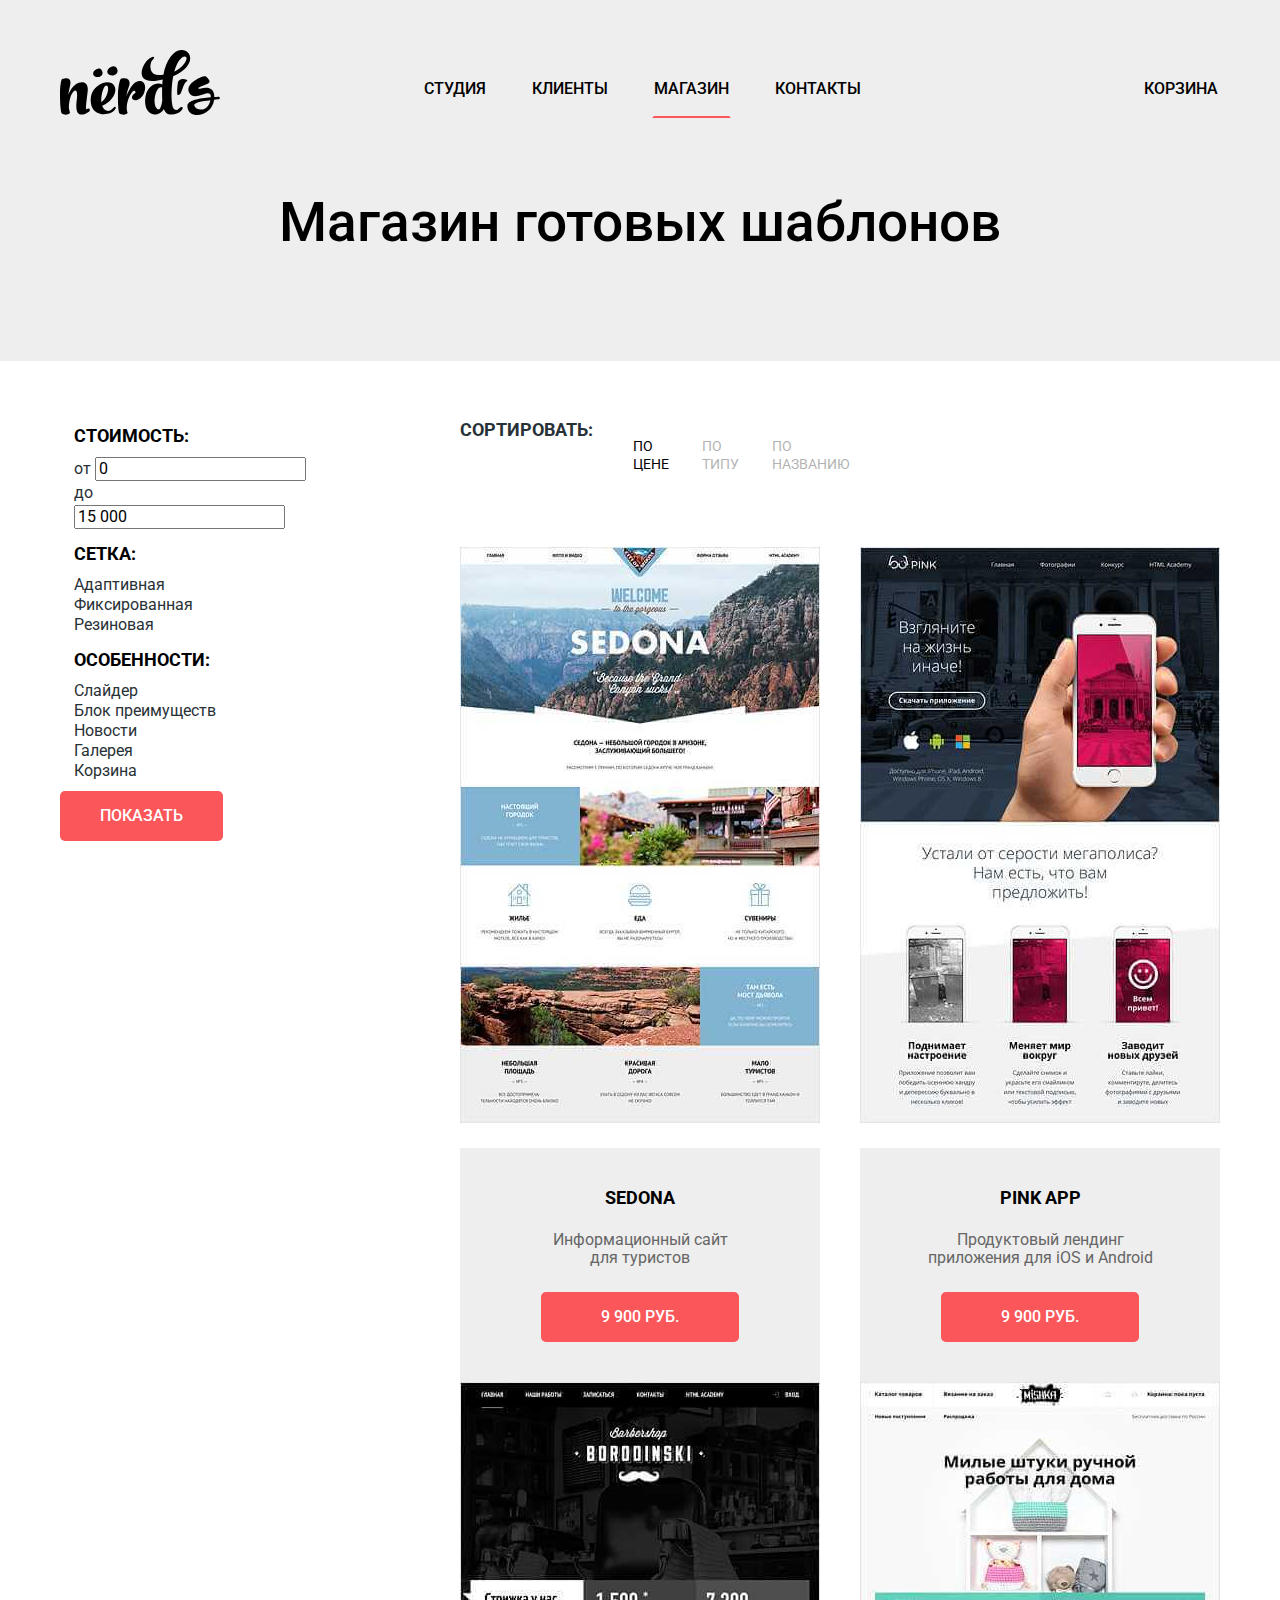
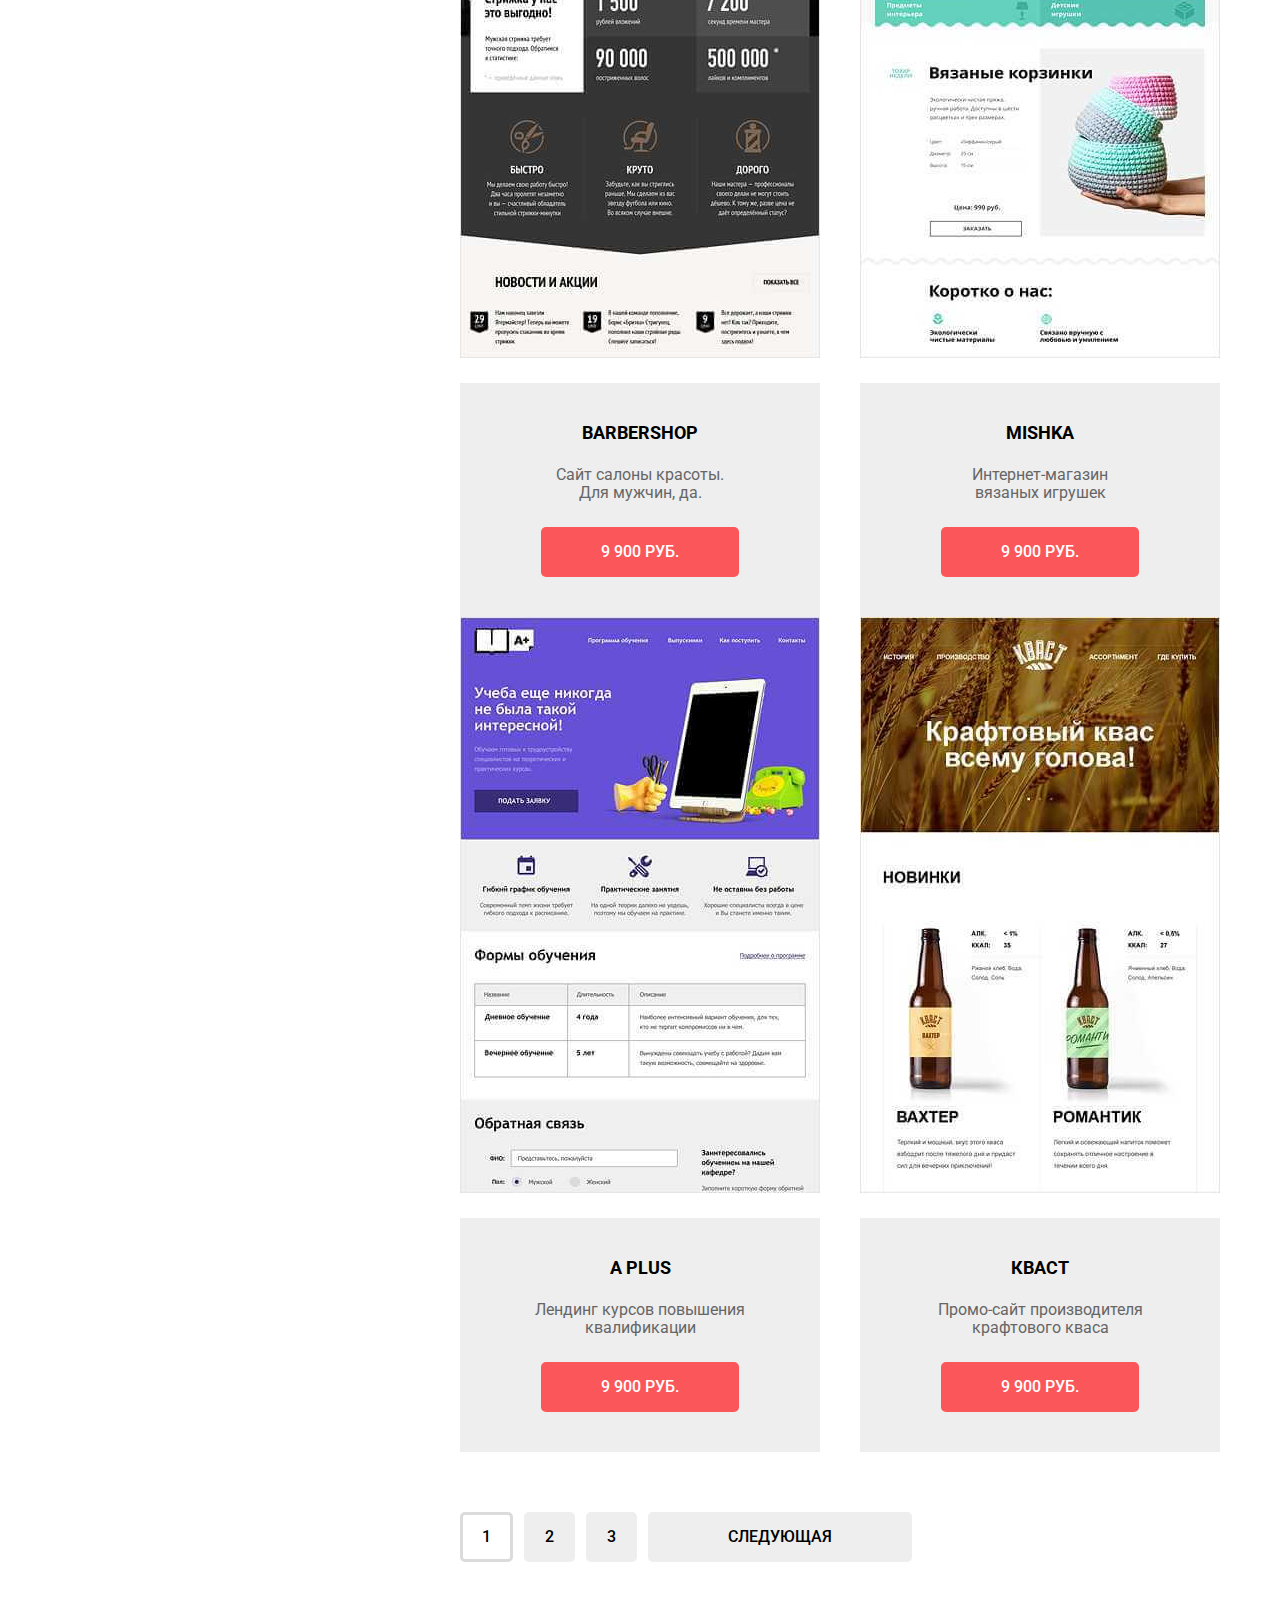
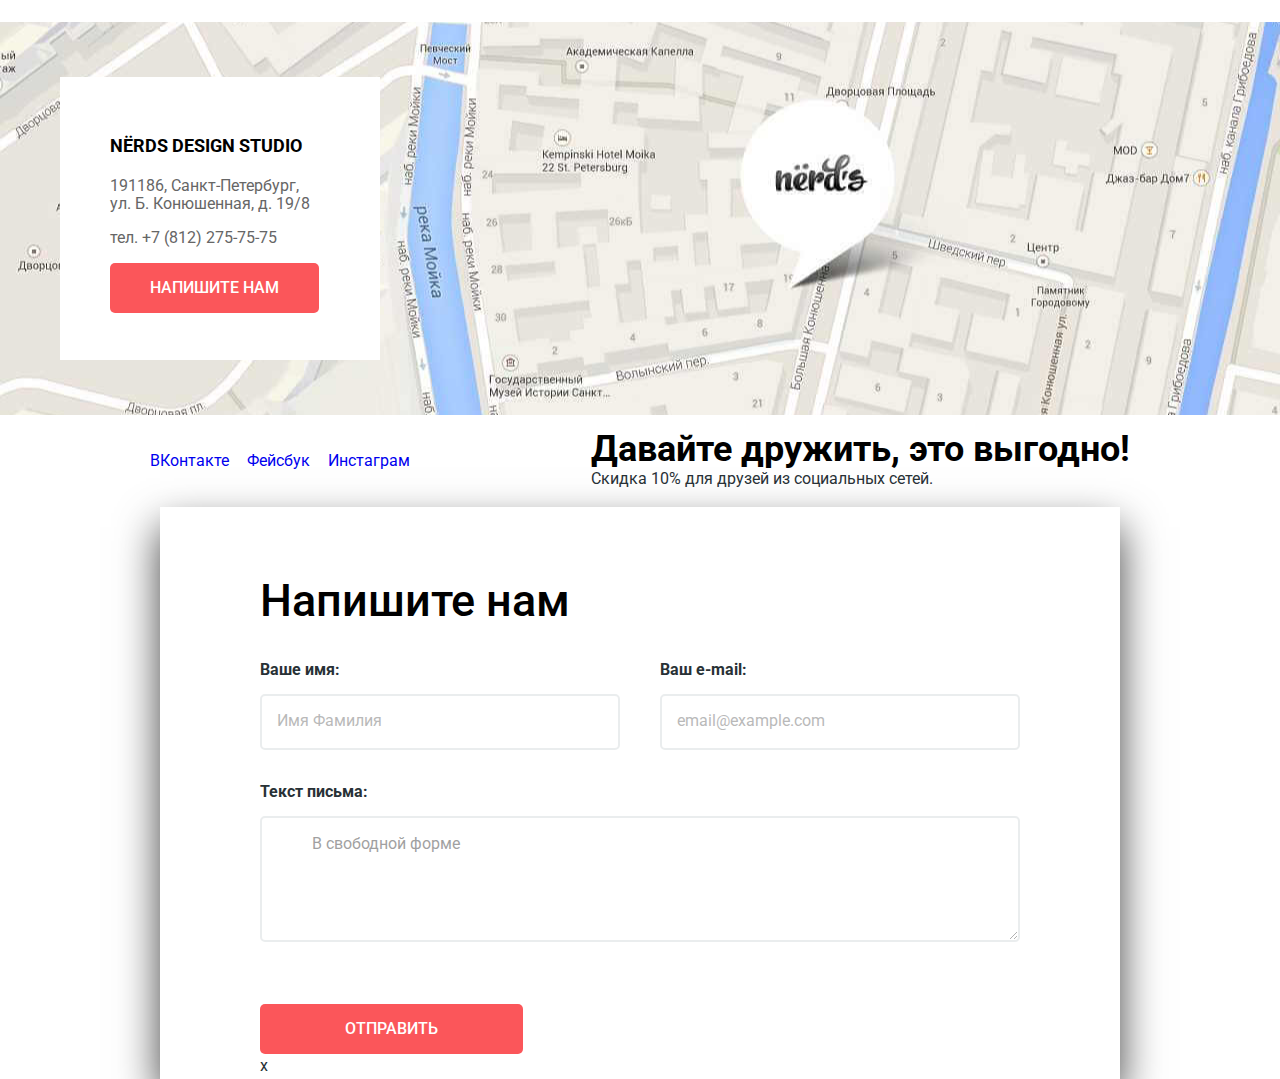
==== catalog.html @ 42669276 "-" ====
<!DOCTYPE html>
<html lang="ru">

<head>
  <meta charset="UTF-8">
  <title>Дизайн-студия NERD'S</title>
  <link href="https://fonts.googleapis.com/css?family=Roboto:400,500,700&amp;subset=cyrillic" rel="stylesheet">
  <link href="css/normalize.css" rel="stylesheet">
  <link href="css/style.css" rel="stylesheet">
</head>

<body class="catalog-page">
  <header class="main-header">
    <div class="wrapper">
      <nav class="main-nav">

        <a class="main-header-logo" href="index.html">
          <img src="img/nerds-logo.svg" width="160" height="65" alt="Логотип">
        </a>
        <ul class="main-nav-menu">
          <li class="menu-item"><a href="index.html">Студия</a></li>
          <li class="menu-item"><a href="clients.html">Клиенты</a></li>
          <li class="menu-item menu-item-active"><a href="catalog.html">Магазин</a></li>
          <li class="menu-item"><a href="contacts.html">Контакты</a></li>
          <li class="menu-item menu-item-cart"><a href="cart.html">Корзина</a></li>
        </ul>

      </nav>
      <h1>Магазин готовых шаблонов</h1>
    </div>
  </header>

  <main class="main-catalog">
    <div class="wrapper">
      <h2 class="visually-hidden">Каталог шаблонов</h2>
      <section class="filter-form">

        <form class="filter" action="https://echo.htmlacademy.ru" method="get">
          <fieldset>
            <legend><b>Стоимость:</b></legend>
            <div class="range-filter">
              <span class="toggle"></span>
              <span class="toggle"></span>
            </div>
            <label> от
              <input type="text" name="min-price" value="0">
            </label>
            <label> до
              <input type="text" name="max-price" value="15 000">
            </label>
          </fieldset>
          <fieldset>
            <legend><b>Сетка:</b></legend>
            <ul>
              <li class="filter-option">
                <label>
                  <input class="visually-hidden" type="radio" name="grid" value="adaptive" checked>
                  <span class="radio-indicator"></span>Адаптивная
                </label>
              </li>
              <li class="filter-option">
                <label>
                  <input class="visually-hidden" type="radio" name="grid" value="fixed">
                  <span class="radio-indicator"></span>Фиксированная</label>
              </li>
              <li class="filter-option">
                <label>
                  <input class="visually-hidden" type="radio" name="grid" value="fluid">
                  <span class="radio-indicator"></span>Резиновая</label>
              </li>
            </ul>
          </fieldset>
          <fieldset>
            <legend><b>Особенности:</b></legend>
            <ul>
              <li class="filter-option">
                <label>
                  <input type="checkbox" name="slider" class="visually-hidden" checked>
                  <span class="checkbox-indicator"></span> Слайдер
                </label>
              </li>
              <li class="filter-option">
                <label>
                  <input type="checkbox" name="features-block" class="visually-hidden" disabled>
                  <span class="checkbox-indicator"></span> Блок преимуществ
                </label>
              </li>
              <li class="filter-option">
                <label>
                  <input type="checkbox" name="news" class="visually-hidden" checked>
                  <span class="checkbox-indicator"></span> Новости
                </label>
              </li>
              <li class="filter-option">
                <label>
                  <input type="checkbox" name="gallery" class="visually-hidden">
                  <span class="checkbox-indicator"></span> Галерея
                </label>
              </li>
              <li>
                <label class="features">
                  <input type="checkbox" name="cart" class="visually-hidden">
                  <span class="checkbox-indicator"></span> Корзина
                </label>
              </li>
            </ul>
          </fieldset>
          <button class="button filter-button" type="submit">ПОКАЗАТЬ</button>
        </form>

      </section>

      <section class="catalog">
        <div class="catalog-filter">
          <b>Сортировать:</b>
          <ul class="catalog-filter-menu">
            <li class="filter-menu-item filter-menu-active">По цене</li>
            <li class="filter-menu"><a href="#">По типу</a></li>
            <li class="filter-menu"><a href="#">По названию</a></li>
          </ul>
          <ul class="filter-triangles">
            <li class="filter-triangle filter-triangle-down"><a href="#"><span class="visually-hidden">по убыванию</span></a></li>
            <li class="filter-triangle filter-triangle-up"><a href="#"><span class="visually-hidden">по возрастанию</span></a></li>
          </ul>
        </div>
        <div class="catalog-product">
          <article class="product-item">
            <h1 class="visually-hidden">Шаблон сайта Седона</h1>
            <div class="top">
              <span class="circle"></span>
              <span class="circle"></span>
              <span class="circle"></span>
            </div>
            <img src="img/img-sedona.jpg" width="360" height="576" alt="Макет Седона">
            <div class="product-description">
              <a><h3>Sedona</h3></a>
              <p>Информационный сайт<br> для туристов</p>
              <a class="button product-description-btn" href="#">9 900 руб.</a>
            </div>
          </article>
          <article class="product-item">
            <h1 class="visually-hidden">Шаблон приложения Пинк</h1>
            <div class="top">
              <span class="circle"></span>
              <span class="circle"></span>
              <span class="circle"></span>
            </div>
            <img src="img/img-pink.jpg" width="360" height="576" alt="Макет приложения Пинк">
            <div class="product-description">
              <a><h3>Pink App</h3></a>
              <p>Продуктовый лендинг<br> приложения для iOS и Android
              </p>
              <a class="button product-description-btn" href="#">9 900 руб.</a>
            </div>
          </article>
          <article class="product-item">
          <h1 class="visually-hidden">Макет сайта Барбершоп</h1>
            <div class="top">
              <span class="circle"></span>
              <span class="circle"></span>
              <span class="circle"></span>
            </div>
            <img src="img/img-barbershop.jpg" width="360" height="576" alt="Макет Барбершоп">
            <div class="product-description">
              <a><h3>Barbershop</h3></a>
              <p>Сайт салоны красоты.<br>Для мужчин, да.</p>
              <a class="button product-description-btn" href="#">9 900 руб.</a>
            </div>
          </article>
          <article class="product-item">
            <h1 class="visually-hidden">Макет сайта Мишка</h1>
            <div class="top">
              <span class="circle"></span>
              <span class="circle"></span>
              <span class="circle"></span>
            </div>
            <img src="img/img-mishka.jpg" width="360" height="576" alt="Макет интернет-магазина Мишка">
            <div class="product-description">
              <a><h3>MISHKA</h3></a>
              <p>Интернет-магазин<br> вязаных игрушек</p>
              <a class="button product-description-btn" href="#">9 900 руб.</a>
            </div>
          </article>
          <article class="product-item">
            <div class="top">
              <span class="circle"></span>
              <span class="circle"></span>
              <span class="circle"></span>
            </div>
            <img src="img/img-aplus.jpg" width="360" height="576" alt="Макет А Плюс">
            <div class="product-description">
              <a href="#"><h3>A Plus</h3></a>
              <p>Лендинг курсов повышения<br> квалификации</p>
              <a class="button product-description-btn" href="#">9 900 руб.</a>
            </div>
          </article>
          <article class="product-item">
            <h1 class="visually-hidden">Макет сайта Кваст</h1>
            <div class="top">
              <span class="circle"></span>
              <span class="circle"></span>
              <span class="circle"></span>
            </div>
            <img src="img/img-kvast.jpg" width="360" height="576" alt="Макет Кваст">
            <div class="product-description">
              <a href="#"><h3>КВАСТ</h3></a>
              <p>Промо-сайт производителя<br> крафтового кваса</p>
              <a class="button product-description-btn" href="#">9 900 руб.</a>
            </div>
          </article>
        </div>
        <ul class="pagination-list">
          <li class="pagination-item pagination-item-active"><a href="#">1</a></li>
          <li class="pagination-item"><a href="#">2</a></li>
          <li class="pagination-item"><a href="#">3</a></li>
          <li class="pagination-item pagination-button"><a href="#">следующая</a></li>
        </ul>
      </section>
    </div>

  </main>

  <section class="map">
    <div class="wrapper">
      <h2 class="visually-hidden">Наши контакты и адрес на карте</h2>
      <div class="map-contacts">
        <h3>NЁRDS DESIGN STUDIO</h3>
        <p>191186, Санкт-Петербург,<br> ул. Б. Конюшенная, д. 19/8</p>
        <p>тел. +7 (812) 275-75-75</p>
        <a class="button" href="#">Напишите нам</a>
      </div>
    </div>
  </section>

  <footer class="main-footer">
    <div class="wrapper">
      <ul class="footer-social">
        <li> <a class="social-icon vk-icon" href="#">ВКонтакте</a> </li>
        <li> <a class="social-icon fb-icon" href="#">Фейсбук</a> </li>
        <li> <a class="social-icon insta-icon" href="#">Инстаграм</a> </li>
      </ul>
      <p class="footer-promo">
        <b>Давайте дружить, это выгодно!</b>
        <span>Скидка 10% для друзей из социальных сетей.</span>
      </p>
    </div>
  </footer>

  <section class="modal">
    <div class="wrapper">
      <h2>Напишите нам</h2>
      <form class="modal-form" action="https://echo.htmlacademy.ru" method="post">
        <p>
          <label for="form-name">Ваше имя:</label>
          <input id="form-name" type="text" name="name" placeholder="Имя Фамилия">
        </p>
        <p>
          <label for="form-email">Ваш e-mail:</label>
          <input id="form-email" type="email" name="email" placeholder="email@example.com">
        </p>
        <p>
          <label for="form-message">Текст письма:</label>
          <textarea id="form-message" name="message">
            В свободной форме
          </textarea>
        </p>
        <button class="button modal-btn" type="submit">ОТПРАВИТЬ</button>
      </form>
      <span class="modal-close">x</span>
    </div>
  </section>

</body>

</html>
---- css/style.css ----
body {
  margin: 0;
  padding: 0;

  font-family: "Roboto", Arial, sans-serif;
  font-size: 16px;
  line-height: 24px;
  font-weight: 400;
  color: #283136;

  background-color: #ffffff;
}

a {
  text-decoration: none;
}


html {
  box-sizing: border-box;
}

*,
*::before,
*::after {
  box-sizing: inherit;
}

.visually-hidden:not(:focus):not(:active),
input[type="checkbox"].visually-hidden,
input[type="radio"].visually-hidden {
  position: absolute;

  width: 1px;
  height: 1px;
  margin: -1px;
  border: 0;
  padding: 0;

  white-space: nowrap;

  clip-path: inset(100%);
  clip: rect(0 0 0 0);
  overflow: hidden;
}

.button {
  font: inherit;

  display: inline-block;
  padding: 16px 40px;
  font-weight: 500;
  line-height: 18px;
  text-align: center;
  vertical-align: middle;
  text-transform: uppercase;
  color: #ffffff;

  border: none;
  border-radius: 5px;
  background-color: #fb565a;
}

.main-nav-menu,
.sliders,
.slider-switches,
.descripion-services,
.percent-ratio,
.links-list,
.footer-social {
  margin: 0;
  padding: 0;
  list-style: none;
}

.main-header-logo:hover {
  opacity: 0.8;
}

.main-header-logo:focus,
.main-header-logo:active {
  opacity: 0.3;
}

.main-nav-menu a:hover {
  color: rgb(251, 86, 90);
}

.main-nav-menu a:focus,
.main-nav-menu a:active {
  color: rgba(0, 0, 0, 0.3);
}

.main-header {
  background-color: #eeeeee;
  margin-bottom: 78px;
}

.main-header .wrapper {
  width: 1160px;
  margin: 0 auto;
}

.main-nav {
  display: flex;
  align-items: center;
  padding-top: 50px;
}

.main-header-logo {
  margin-right: 202px;
}

.main-nav-menu {
  display: flex;
  flex-wrap: wrap;
  align-items: center;
  width: 800px;
  margin-top: 17px;
}

.main-nav-menu li {
  margin-right: 42px;
}

.main-nav-menu .menu-item-cart {
  margin-left: auto;
  margin-right: 0;
  padding-left: 40px;
}

.menu-item a {
  display: block;
  padding-bottom: 12px;
  font-weight: 500;
  line-height: 30px;
  text-decoration: none;
  text-transform: uppercase;
  vertical-align: bottom;
  text-align: center;
  border: 2px solid transparent;
  color: #000000;
}

.menu-item-active a {
  border-bottom-color: #fb565a;
}

.main-header b {
  display: block;
  padding-top: 73px;
  padding-bottom: 25px;
  font-size: 55px;
  font-weight: 500;
  line-height: 55px;
  color: #000000;
}

.slide-1 {
  background-image: url(/img/slide1.png);
  background-repeat: no-repeat;
  background-position: 430px 10px;
  padding-bottom: 80px;
}

.slide-2 {
  background-image: url(/img/slide2.png);
  background-repeat: no-repeat;
  background-position: right 0;
  padding-bottom: 80px;
}

.slide-3 {
  background-image: url(/img/slide3.png);
  background-repeat: no-repeat;
  background-position: right 10px;
  padding-bottom: 80px;
}

.header-slider .slider-info, {
  padding-top: 70px;
}

.header-info-btn {
  padding-left: 55px;
  padding-right: 55px;
}

.header-info-btn:hover {
  background-color: #e74246;
}
.header-info-btn:focus,
.header-info-btn:active {
  opacity: 0.3;
  box-shadow: inset 0 3px 0 rgba(0, 1, 1, 0.1);
  background-color: #d7373b;
}

.slider-info p {
  margin: 0;
  padding: 0;
  padding-bottom: 40px;
}

.services .wrapper {
  width: 1160px;
  margin: 0 auto;
  display: flex;
  padding-bottom: 80px;
}

.services-item {
  width: 300px;
  margin-right: 100px;
}

.services-item-present {
  margin-right: 60px;
}

.services-item h3 {
  margin: 0;
  padding: 0;
  padding-top: 20px;
  padding-bottom: 15px;
  font-size: 24px;
  font-weight: 700;
  line-height: 30px;
  text-transform: uppercase;
}

.services-item p {
  margin: 0;
  padding: 0;
  padding-bottom: 33px;
}

a.red {
  background-color: #fb565a;
}

a.red:hover {
  background-color: #e74246;
}

a.red:focus{
  box-shadow: inset 0 3px 0 rgba(0, 1, 1, 0.1);
  background-color: #d7373b;
}

a.green {
  background-color: #00ca74;
}

a.green:hover {
  background-color: #00bc6c;
}

a .green:focus {
  box-shadow: inset 0 3px 0 rgba(0, 1, 1, 0.1);
  background-color: #00aa62;
}

a.yellow {
  background-color: #efc84a;
}

a.yellow:hover {
  background-color: #eab534;
}

a .yellow:focus {
  box-shadow: inset 0 3px 0 rgba(0, 1, 1, 0.1);
  background-color: #e5a722;
}

.description .wrapper {
  width: 1160px;
  padding-bottom: 47px;
  margin: 0 auto;
  display: flex;
  justify-content: space-between;
  border: 2px solid #eeeeee;
  border-left: transparent;
  border-right: transparent;
}

.description-block-left {
  width: 680px;
  padding-top: 75px;
}

.description-block-left b {
  display: block;
  font-size: 45px;
  font-weight: 500;
  line-height: 45px;
  padding-bottom: 33px;
}

.description-block-left p {
  margin: 0;
  padding: 0;
  padding-bottom: 39px;
}

.description-block-left strong {
  display: block;
  padding-bottom: 25px;
  text-transform: uppercase;
}
.description-block-left .description-services-item {
  padding-bottom: 23px;
}

.description-block-right {
  width: 360px;
  padding-top: 40px;
}

.description-block-right strong {
  display: block;
  font-size: 16px;
  font-weight: 700;
  line-height: 24px;
  text-align: center;
  text-transform: uppercase;
  color: #000000;
  padding-top: 41px;
  padding-bottom: 49px;
}

.percent-ratio {
  display: flex;
}

.percent-ratio b {
  font-size: 45px;
  font-weight: 700;
  line-height: 10.06px;
  color: #000000;
}

.percent-ratio sup {
  vertical-align: top;
  font-size: 26px;
  line-height: 24px;
  font-weight: 700;
  color: #000000;
}

.links .wrapper {
  width: 1160px;
  margin: 0 auto;
  margin-bottom: 80px;
}

.links-list {
  display: flex;
  justify-content: space-around;
}

.links-list img {
  opacity: 0.2;
}

.links-list img:hover {
  opacity: 1;
}

.links-list img:active {
  opacity: 0.1;
}

.map {
  background-image: url("/img/map-group.jpg");
  background-repeat: no-repeat;
  background-position: center;
}

.map .wrapper {
  width: 1160px;
  margin: 0 auto;
  border-top: 1px solid transparent;
  border-bottom: 1px solid transparent;
}

.map-contacts {
  width: 320px;
  margin-top: 54px;
  margin-bottom: 54px;
  padding-left: 50px;
  padding-top: 54px;
  padding-bottom: 47px;
  background-color: #ffffff;
}

.map-contacts h3 {
  margin: 0;
  padding: 0;
  font-size: 18px;
  font-weight: 700;
  line-height: 30px;
  color: #000000;
  text-align: left;
  text-transform: uppercase;
}

.map-contacts p {
  color: #666666;
  line-height: 18px;
}

.main-footer .wrapper {
  width: 1160px;
  margin: 0 auto;
  display: flex;
  align-items: center;
  justify-content: space-around;
}

.footer-social {
  display: flex;
  width: 260px;
  justify-content: space-between;
}

.footer-promo b {
  display: block;
  font-size: 36px;
  font-weight: 700;
  line-height: 36px;
  color: #000000;
}

footer-promo span {
  display: block;
}

.catalog-page .main-header {
  margin-bottom: 60px;
}

.main-header h1 {
  margin: 0;
  padding: 0;
  font-size: 55px;
  font-weight: 500;
  line-height: 55px;
  color: #000000;
  text-align: center;
  padding-top: 73px;
  padding-bottom: 111px;
}
.catalog-page .main-header {
  margin-bottom: 60px;
}

.main-catalog .wrapper {
  width: 1160px;
  margin: 0 auto;
  display: flex;
  justify-content: space-between;
  margin-bottom: 60px;
}

.filter-form {
  width: 261px;
  margin-left: 0;
  margin-right: auto;
}

.filter-form ul {
  margin: 0;
  padding: 0;
  list-style: none;
  line-height: 20px;
  color: #283136;
}

.filter-form b {
  font-size: 18px;
  font-weight: 700;
  line-height: 30px;
  text-transform: uppercase;
  color: #000000;
}

.filter fieldset {
  border: none;
}

filter-option input {
  background-color: #4d4d4d;
  opacity: 0.4;
}

.filter-option label:hover {
  color: #000000;
}
.filter-option input:hover {
  background-color: #4d4d4d;
}

.filter-option label:disabled {
  opacity: 0.3;
}
.filter-option input:disabled {
  background-color: #4d4d4d;
  opacity: 0.1;
}

.catalog {
  display: flex;
  flex-direction: column;
  width: 760px;
}

.catalog-filter {
  display: flex;
  width: 760px;
  margin-bottom: 55px;
}

.catalog-filter-menu {
  list-style: none;
  display: flex;
  width: 280px;
}
.catalog-filter-menu li {
  margin-right: 23px;
}
.catalog-filter-menu:last-child {
  margin-right: 0;
}

.catalog-filter b {
  font-size: 18px;
  font-weight: 700;
  line-height: 18px;
  text-transform: uppercase;
}

.catalog-filter-menu .filter-menu-active {
  font-size: 14px;
  font-weight: 400;
  line-height: 18px;
  color: #000000;
  text-transform: uppercase;
}

.catalog-filter .filter-menu a {
  display: inline-block;
  opacity: 0.3;
  color: #000000;
  font-size: 14px;
  font-weight: 400;
  line-height: 18px;
  text-transform: uppercase;
}

.filter-menu a:hover {
  opacity: 0.6;
}

.filter-triangles {
  margin: 0;
  padding: 0;
  list-style: none;
  display: flex;
}

.catalog-product {
  display: flex;
  flex-wrap: wrap;
  margin-bottom: 60px;
}

.catalog-product article {
  width: 360px;
  margin-right: 40px;
}

.catalog-product article:nth-child(2n) {
  margin-right: 0;
}

.product-description {
  text-align: center;
  width: 360px;
  background-color: #eeeeee;
}

.product-description h3 {
  padding-top: 35px;
  font-size: 18px;
  font-weight: 700;
  line-height: 30px;
  text-transform: uppercase;
  color: #000000;
}

.product-description p {
  padding: 0;
  margin: 0;
  padding-bottom: 25px;
  font-size: 16px;
  font-weight: 400;
  line-height: 18px;
  color: #666666;
}

.product-description-btn {
  padding-left: 60px;
  padding-right: 60px;
  margin-bottom: 40px;
}

.pagination-list {
  margin: 0;
  padding: 0;
  list-style: none;
  display: flex;
  width: 443px;
}
.pagination-list li {
  margin-right: 11px;
}

.pagination-list li:last-child {
  margin-right: 0;
}

.pagination-item a {
  display: inline-block;
  padding: 13px 21px;
  text-align: center;
  vertical-align: middle;
  border-radius: 5px;

  color: #000000;
  font-weight: 500;
  background-color: #eeeeee;
}

.pagination-item-active a {
  display: inline-block;
  padding: 10px 19px;
  border: 3px solid #dbdbdb;
  border-radius: 5px;
  background-color: #ffffff;
}
.pagination-list .pagination-item-active a:hover,
.pagination-list .pagination-item-active a:focus,
.pagination-list .pagination-item-active a:active {
  border: 3px solid #dbdbdb;
  background-color: #ffffff;
}

.pagination-item a:hover {
  background-color: #dfdfdf;
}

.pagination-item a:focus,
.pagination-item a:active {
  box-shadow: inset 0 3px 0 rgba(0, 1, 1, 0.1);
  background-color: #d5d5d5;
}

.pagination-button a {
  display: inline-block;
  padding: 13px 80px;
  font-weight: 500;
  font-size: 16px;
  text-align: center;
  vertical-align: middle;
  border-radius: 5px;
  text-transform: uppercase;
  background-color: #eeeeee;
}

.modal {
  width: 960px;
  margin: 0 auto;
  background-color: #ffffff;
  border: 1px solid transparent;
  box-shadow: 0 20px 40px rgba(0, 1, 1, 0.75);
}

.modal .wrapper {
  width: 760px;
  margin: 0 auto;
}
.modal h2 {
  margin: 0;
  padding: 0;
  padding-top: 70px;
  padding-bottom: 35px;
  font-size: 45px;
  font-weight: 500;
  line-height: 45px;
  color: #000000;
}

.modal-form {
  display: flex;
  flex-wrap: wrap;
  justify-content: space-between;
  width: 760px;
}

.modal input {
  width: 360px;
  margin-right: 40px;
  padding-left: 15px;
  margin-bottom: 30px;
  padding-top: 13px;
  padding-bottom: 15px;
}

.modal input[type="email"] {
  margin-right: 0;
}

.modal p {
  margin: 0;
  padding: 0;
}


.modal input,
.modal textarea {
  font: inherit;

  box-sizing: border-box;
  opacity: 0.5;
  color: #444444;
  background-color: #ffffff;
  border: 2px solid #d7dcde;
  border-radius: 5px;
}

.modal input:hover {
  border: 2px solid #b4b9bb;
}

.modal input:focus {
  opacity: 1;
  color: #444444;
  border: 2px solid #000000;
}

.modal label {
  display: block;
  margin-bottom: 12px;
  font-weight: 700;
}

.modal textarea {
  width: 760px;
  padding-top: 14px;
  padding-bottom: 60px;
  margin-bottom: 55px;
}

.modal-btn {
  padding: 16px 85px;
}
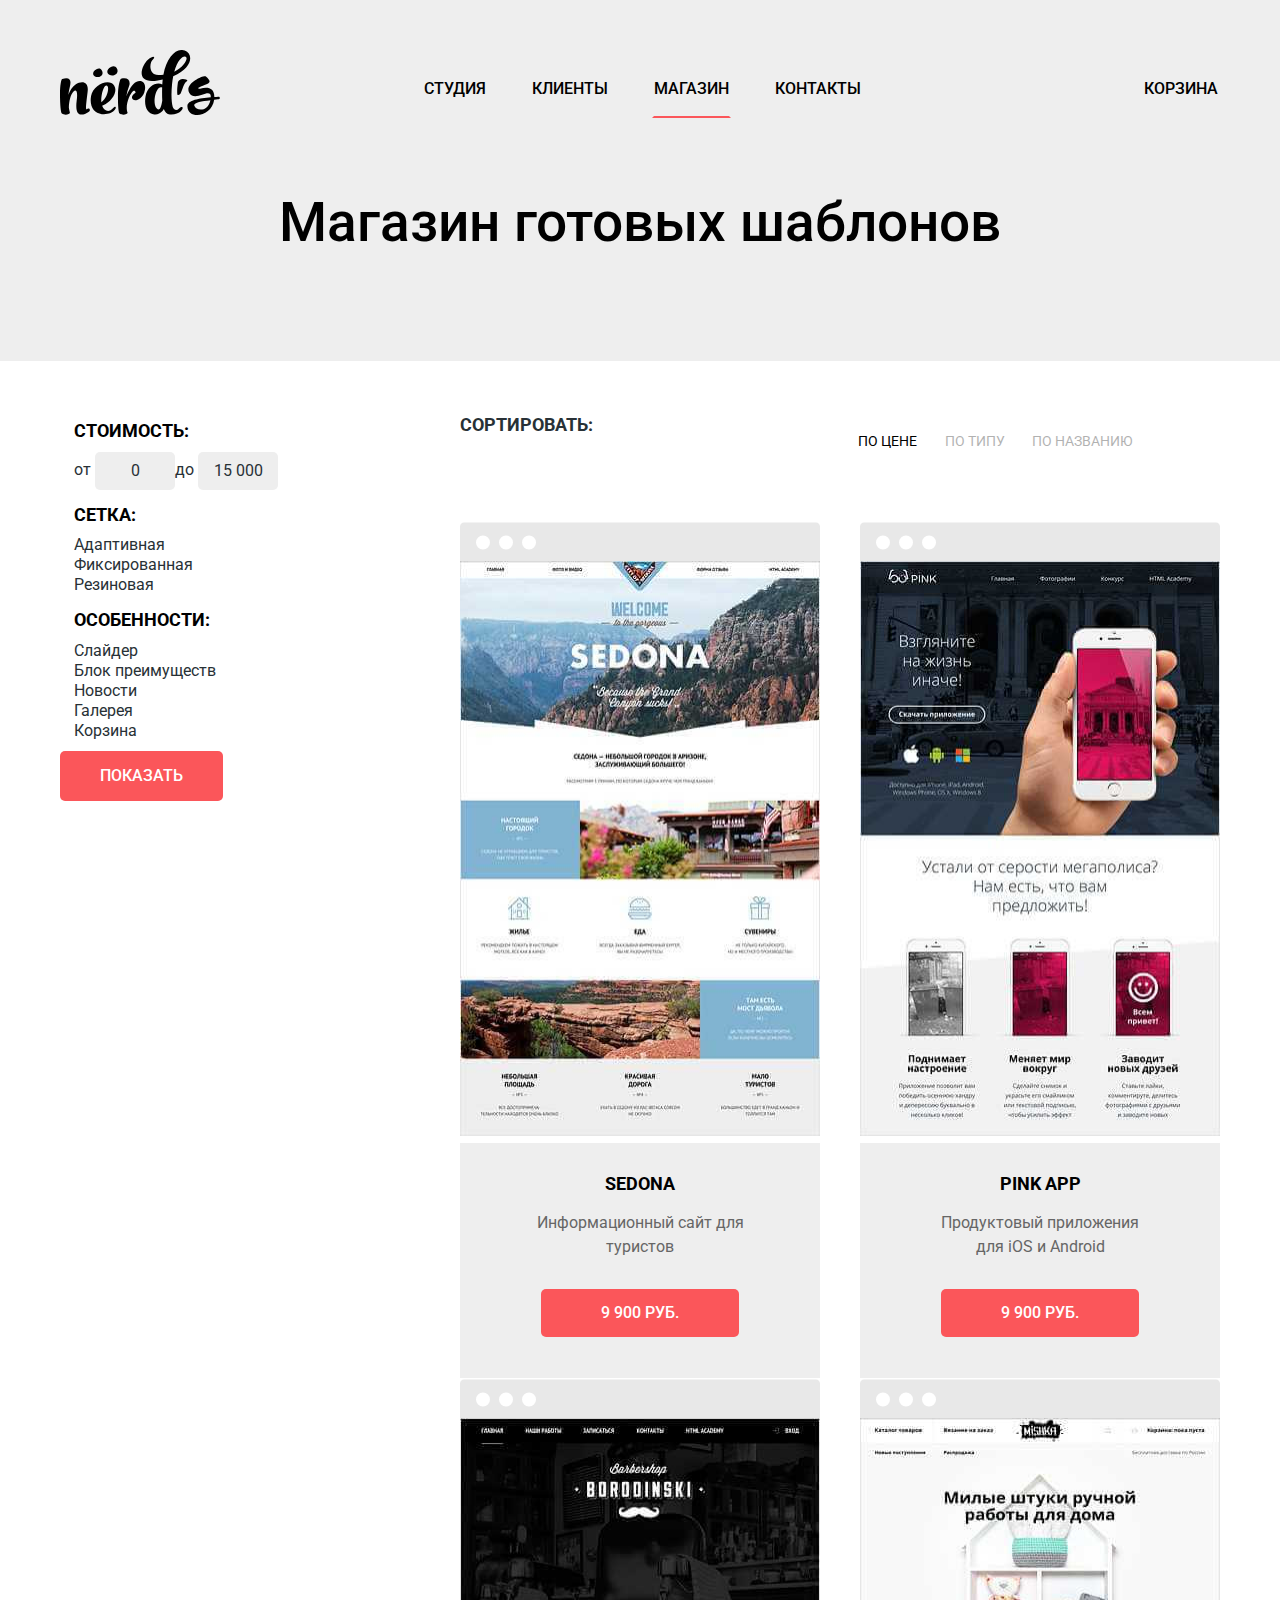
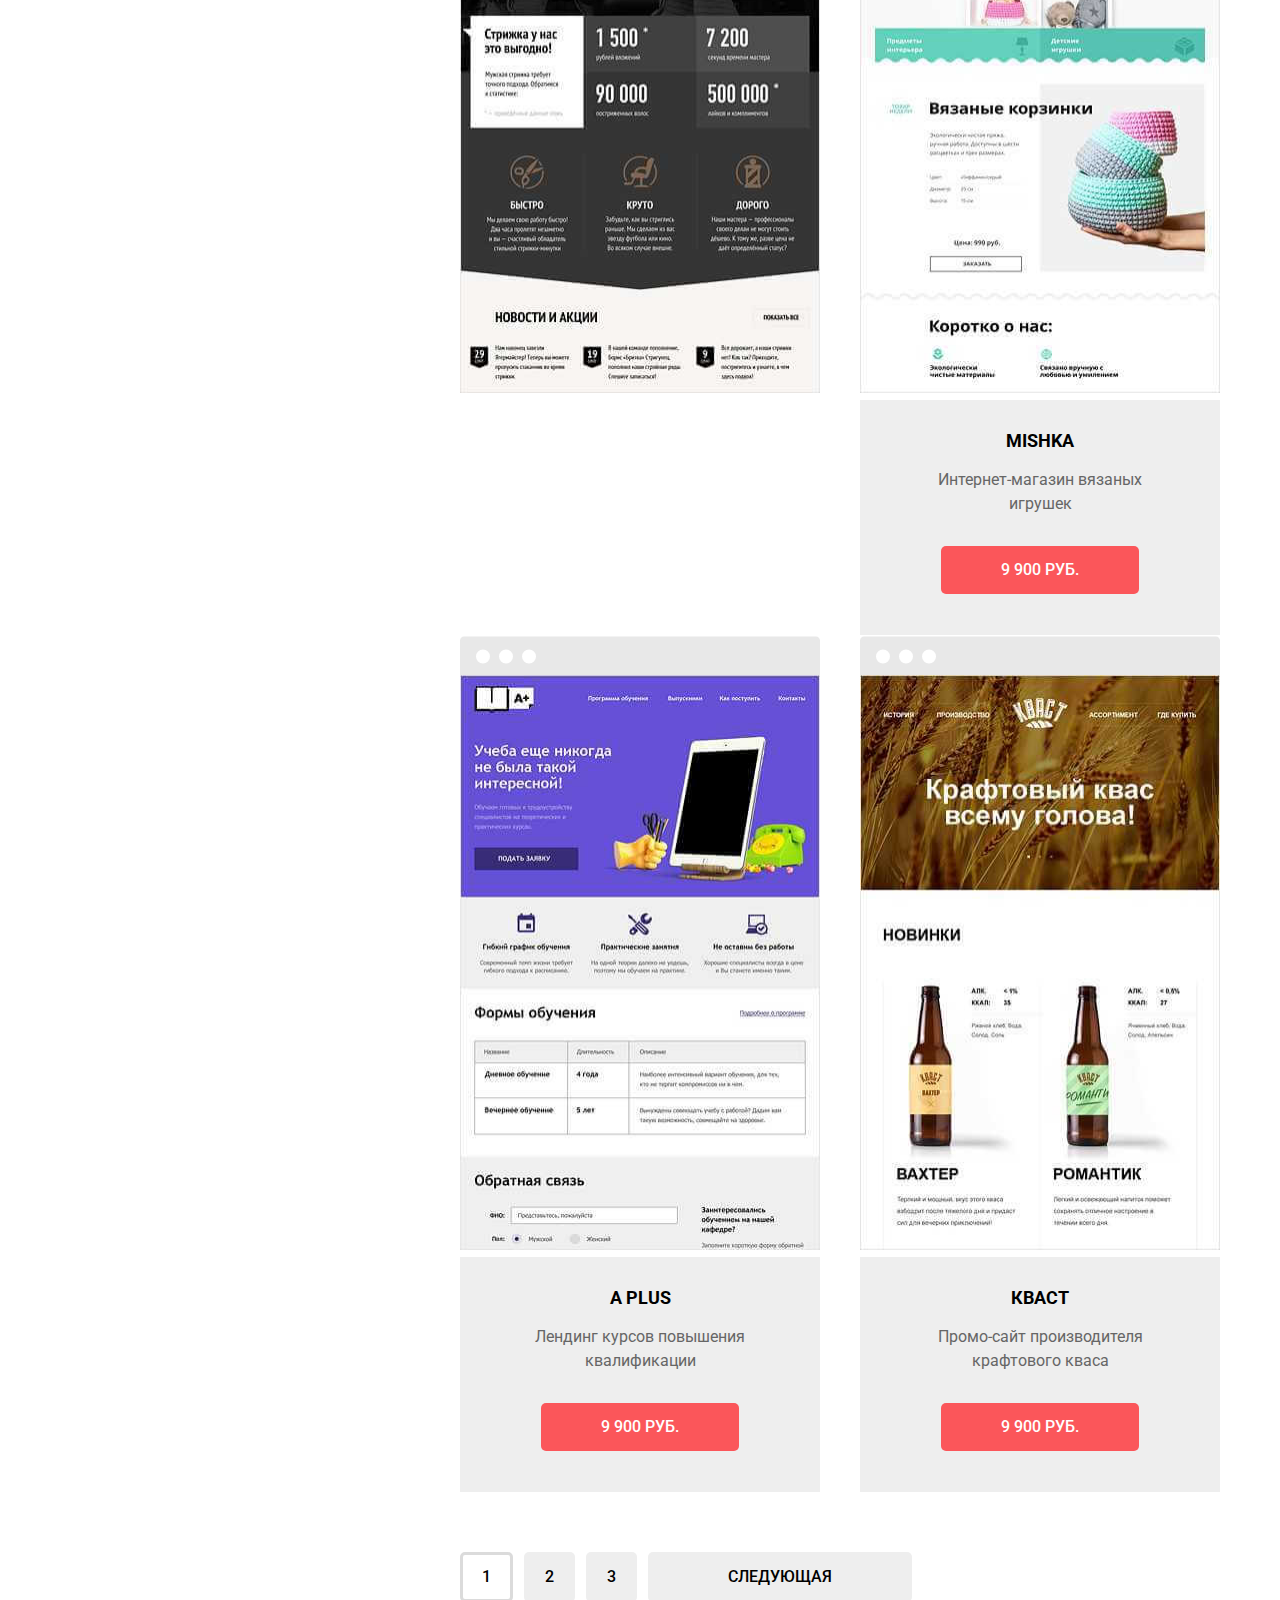
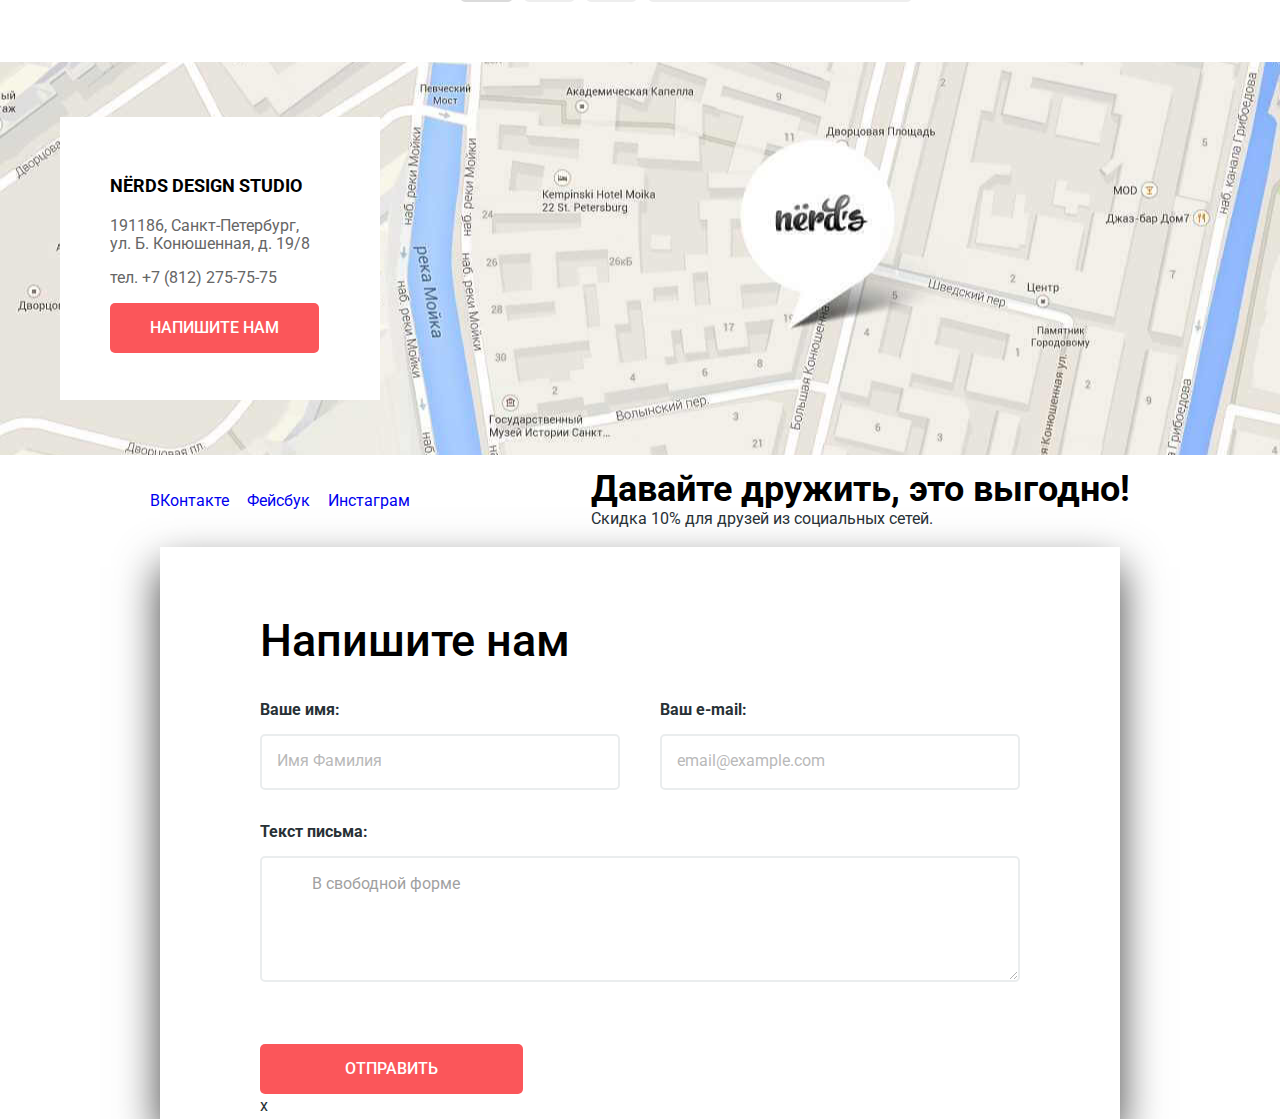
==== commit 391e0bcb: "-" ====
--- a/catalog.html
+++ b/catalog.html
@@ -42,12 +42,14 @@
               <span class="toggle"></span>
               <span class="toggle"></span>
             </div>
-            <label> от
-              <input type="text" name="min-price" value="0">
-            </label>
-            <label> до
-              <input type="text" name="max-price" value="15 000">
-            </label>
+            <div class="flex-label">
+              <label><span>от</span>
+               <input type="text" name="min-price" value="0">
+             </label>
+              <label><span>до</span>
+               <input type="text" name="max-price" value="15 000">
+             </label>
+            </div>
           </fieldset>
           <fieldset>
             <legend><b>Сетка:</b></legend>
@@ -127,84 +129,71 @@
           <article class="product-item">
             <h1 class="visually-hidden">Шаблон сайта Седона</h1>
             <div class="top">
-              <span class="circle"></span>
-              <span class="circle"></span>
-              <span class="circle"></span>
-            </div>
-            <img src="img/img-sedona.jpg" width="360" height="576" alt="Макет Седона">
+            <img src="img/browser.svg" width="360" height="43">
+            </div>
+            <img src="img/img-sedona.jpg" width="360" height="575" alt="Макет Седона">
             <div class="product-description">
               <a><h3>Sedona</h3></a>
-              <p>Информационный сайт<br> для туристов</p>
+              <p>Информационный сайт для туристов</p>
               <a class="button product-description-btn" href="#">9 900 руб.</a>
             </div>
           </article>
           <article class="product-item">
             <h1 class="visually-hidden">Шаблон приложения Пинк</h1>
             <div class="top">
-              <span class="circle"></span>
-              <span class="circle"></span>
-              <span class="circle"></span>
-            </div>
-            <img src="img/img-pink.jpg" width="360" height="576" alt="Макет приложения Пинк">
+            <img src="img/browser.svg" width="360" height="43">
+            </div>
+            <img src="img/img-pink.jpg" width="360" height="575" alt="Макет приложения Пинк">
             <div class="product-description">
               <a><h3>Pink App</h3></a>
-              <p>Продуктовый лендинг<br> приложения для iOS и Android
-              </p>
-              <a class="button product-description-btn" href="#">9 900 руб.</a>
-            </div>
-          </article>
-          <article class="product-item">
+              <p>Продуктовый приложения для iOS и Android</p>
+              <a class="button product-description-btn" href="#">9 900 руб.</a>
+            </div>
+          </article>
+          <article class="product-item item-barbershop">
           <h1 class="visually-hidden">Макет сайта Барбершоп</h1>
             <div class="top">
-              <span class="circle"></span>
-              <span class="circle"></span>
-              <span class="circle"></span>
-            </div>
-            <img src="img/img-barbershop.jpg" width="360" height="576" alt="Макет Барбершоп">
-            <div class="product-description">
-              <a><h3>Barbershop</h3></a>
-              <p>Сайт салоны красоты.<br>Для мужчин, да.</p>
+            <img src="img/browser.svg" width="360" height="43">
+            </div>
+            <img src="img/img-barbershop.jpg" width="360" height="575" alt="Макет Барбершоп">
+            <div class="product-description description-barbershop">
+              <a href="#"><h3>Barbershop</h3></a>
+              <p>Сайт салоны красоты. Для мужчин, да.</p>
               <a class="button product-description-btn" href="#">9 900 руб.</a>
             </div>
           </article>
           <article class="product-item">
             <h1 class="visually-hidden">Макет сайта Мишка</h1>
             <div class="top">
-              <span class="circle"></span>
-              <span class="circle"></span>
-              <span class="circle"></span>
-            </div>
-            <img src="img/img-mishka.jpg" width="360" height="576" alt="Макет интернет-магазина Мишка">
-            <div class="product-description">
-              <a><h3>MISHKA</h3></a>
-              <p>Интернет-магазин<br> вязаных игрушек</p>
-              <a class="button product-description-btn" href="#">9 900 руб.</a>
-            </div>
-          </article>
-          <article class="product-item">
-            <div class="top">
-              <span class="circle"></span>
-              <span class="circle"></span>
-              <span class="circle"></span>
-            </div>
-            <img src="img/img-aplus.jpg" width="360" height="576" alt="Макет А Плюс">
+            <img src="img/browser.svg" width="360" height="43">
+            </div>
+            <img src="img/img-mishka.jpg" width="360" height="575" alt="Макет интернет-магазина Мишка">
+            <div class="product-description">
+              <a href="#"><h3>MISHKA</h3></a>
+              <p>Интернет-магазин вязаных игрушек</p>
+              <a class="button product-description-btn" href="#">9 900 руб.</a>
+            </div>
+          </article>
+          <article class="product-item">
+            <div class="top">
+            <img src="img/browser.svg" width="360" height="43">
+            </div>
+            <img src="img/img-aplus.jpg" width="360" height="575" alt="Макет А Плюс">
             <div class="product-description">
               <a href="#"><h3>A Plus</h3></a>
-              <p>Лендинг курсов повышения<br> квалификации</p>
+              <p>Лендинг курсов повышения квалификации</p>
               <a class="button product-description-btn" href="#">9 900 руб.</a>
             </div>
           </article>
           <article class="product-item">
             <h1 class="visually-hidden">Макет сайта Кваст</h1>
             <div class="top">
-              <span class="circle"></span>
-              <span class="circle"></span>
-              <span class="circle"></span>
-            </div>
-            <img src="img/img-kvast.jpg" width="360" height="576" alt="Макет Кваст">
+            <img src="img/browser.svg" width="360" height="43">
+            </div>
+            <img src="img/img-kvast.jpg" width="360" height="575" alt="Макет Кваст">
             <div class="product-description">
               <a href="#"><h3>КВАСТ</h3></a>
-              <p>Промо-сайт производителя<br> крафтового кваса</p>
+              <p>Промо-сайт производителя крафтового кваса</p>
               <a class="button product-description-btn" href="#">9 900 руб.</a>
             </div>
           </article>
--- a/css/style.css
+++ b/css/style.css
@@ -157,21 +157,21 @@
 }
 
 .slide-1 {
-  background-image: url(/img/slide1.png);
+  background-image: url(../img/slide1.png);
   background-repeat: no-repeat;
   background-position: 430px 10px;
   padding-bottom: 80px;
 }
 
 .slide-2 {
-  background-image: url(/img/slide2.png);
+  background-image: url(../img/slide2.png);
   background-repeat: no-repeat;
   background-position: right 0;
   padding-bottom: 80px;
 }
 
 .slide-3 {
-  background-image: url(/img/slide3.png);
+  background-image: url(../img/slide3.png);
   background-repeat: no-repeat;
   background-position: right 10px;
   padding-bottom: 80px;
@@ -373,7 +373,7 @@
 }
 
 .map {
-  background-image: url("/img/map-group.jpg");
+  background-image: url("../img/map-group.jpg");
   background-repeat: no-repeat;
   background-position: center;
 }
@@ -453,7 +453,7 @@
   padding-bottom: 111px;
 }
 .catalog-page .main-header {
-  margin-bottom: 60px;
+  margin-bottom: 55px;
 }
 
 .main-catalog .wrapper {
@@ -470,6 +470,27 @@
   margin-right: auto;
 }
 
+.flex-label {
+  display: flex;
+  align-items: center;
+}
+
+.flex-label input[type="text"] {
+  font: inherit;
+
+  width: 80px;
+  padding-top: 7px;
+  padding-bottom: 7px;
+  line-height: 22px;
+  text-align: center;
+  vertical-align: middle;
+  text-transform: uppercase;
+  color: #283136;
+  border: 1px solid transparent;
+  border-radius: 5px;
+  background-color: #eeeeee;
+}
+
 .filter-form ul {
   margin: 0;
   padding: 0;
@@ -495,20 +516,9 @@
   opacity: 0.4;
 }
 
-.filter-option label:hover {
-  color: #000000;
-}
-.filter-option input:hover {
-  background-color: #4d4d4d;
-}
-
 .filter-option label:disabled {
   opacity: 0.3;
 }
-.filter-option input:disabled {
-  background-color: #4d4d4d;
-  opacity: 0.1;
-}
 
 .catalog {
   display: flex;
@@ -525,16 +535,13 @@
 .catalog-filter-menu {
   list-style: none;
   display: flex;
-  width: 280px;
-}
-.catalog-filter-menu li {
-  margin-right: 23px;
-}
-.catalog-filter-menu:last-child {
-  margin-right: 0;
+  justify-content: space-between;
+  padding-left: 0;
+  width: 275px;
 }
 
 .catalog-filter b {
+  margin-right: 265px;
   font-size: 18px;
   font-weight: 700;
   line-height: 18px;
@@ -550,7 +557,7 @@
 }
 
 .catalog-filter .filter-menu a {
-  display: inline-block;
+  display: block;
   opacity: 0.3;
   color: #000000;
   font-size: 14px;
@@ -585,14 +592,25 @@
   margin-right: 0;
 }
 
+.product-item .top {
+  opacity: 0.12;
+  margin-bottom: -10px;
+}
+
 .product-description {
+  width: 360px;
   text-align: center;
-  width: 360px;
+
   background-color: #eeeeee;
+  border: 1px solid transparent;
 }
 
 .product-description h3 {
-  padding-top: 35px;
+  margin: 0;
+  margin-top: 25px;
+  margin-bottom: 12px;
+  padding: 0;
+
   font-size: 18px;
   font-weight: 700;
   line-height: 30px;
@@ -601,19 +619,41 @@
 }
 
 .product-description p {
-  padding: 0;
-  margin: 0;
-  padding-bottom: 25px;
-  font-size: 16px;
-  font-weight: 400;
-  line-height: 18px;
+  margin: 0;
+  padding: 0;
+  margin-left: 70px;
+  margin-right: 70px;
+  margin-bottom: 30px;
+
   color: #666666;
 }
 
-.product-description-btn {
+.product-description .product-description-btn {
+  margin-bottom: 40px;
   padding-left: 60px;
   padding-right: 60px;
-  margin-bottom: 40px;
+  padding-top: 15px;
+  padding-bottom: 15px;
+}
+
+.item-barbershop {
+  position: relative;
+}
+
+.description-barbershop {
+  position: absolute;
+  z-index: 1;
+  top: 378px;
+
+  display: none;
+}
+
+.item-barbershop:hover .description-barbershop {
+  display: block;
+}
+
+.item-barbershop:hover .top {
+  opacity: 1;
 }
 
 .pagination-list {
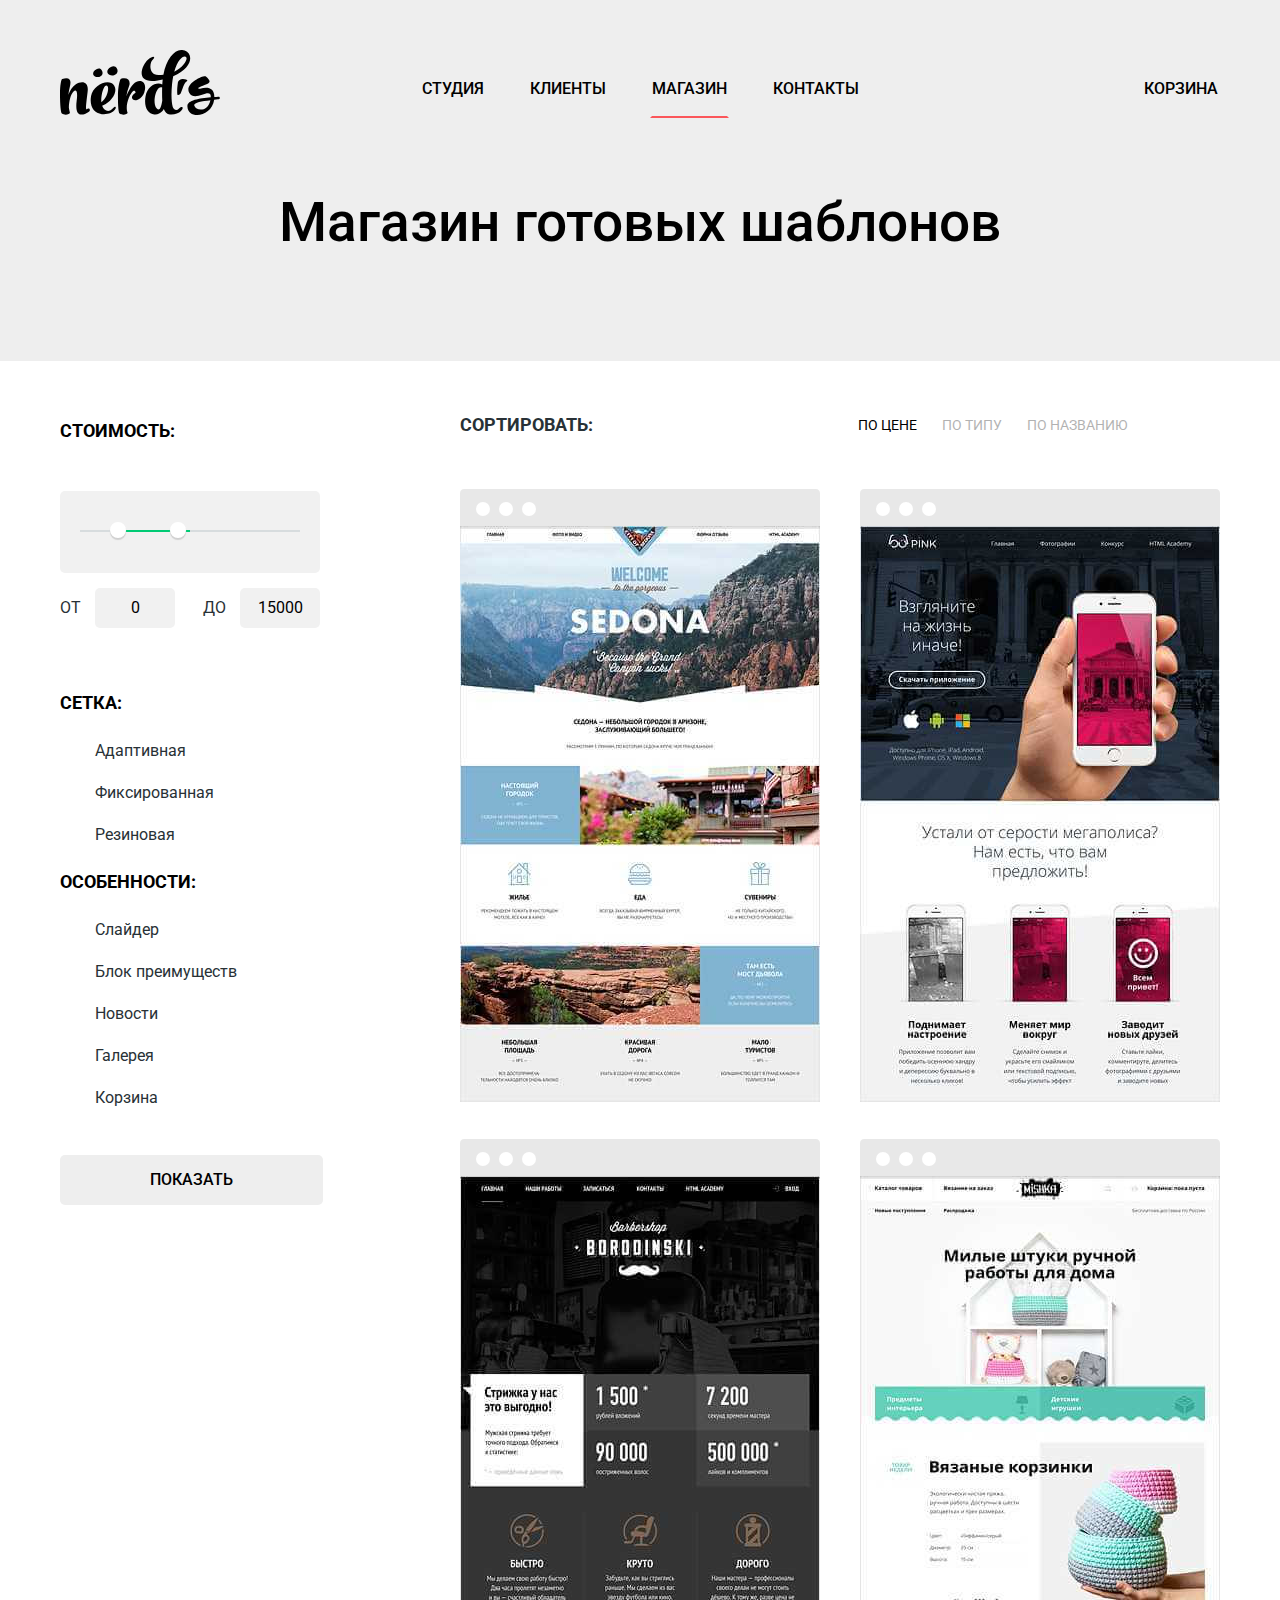
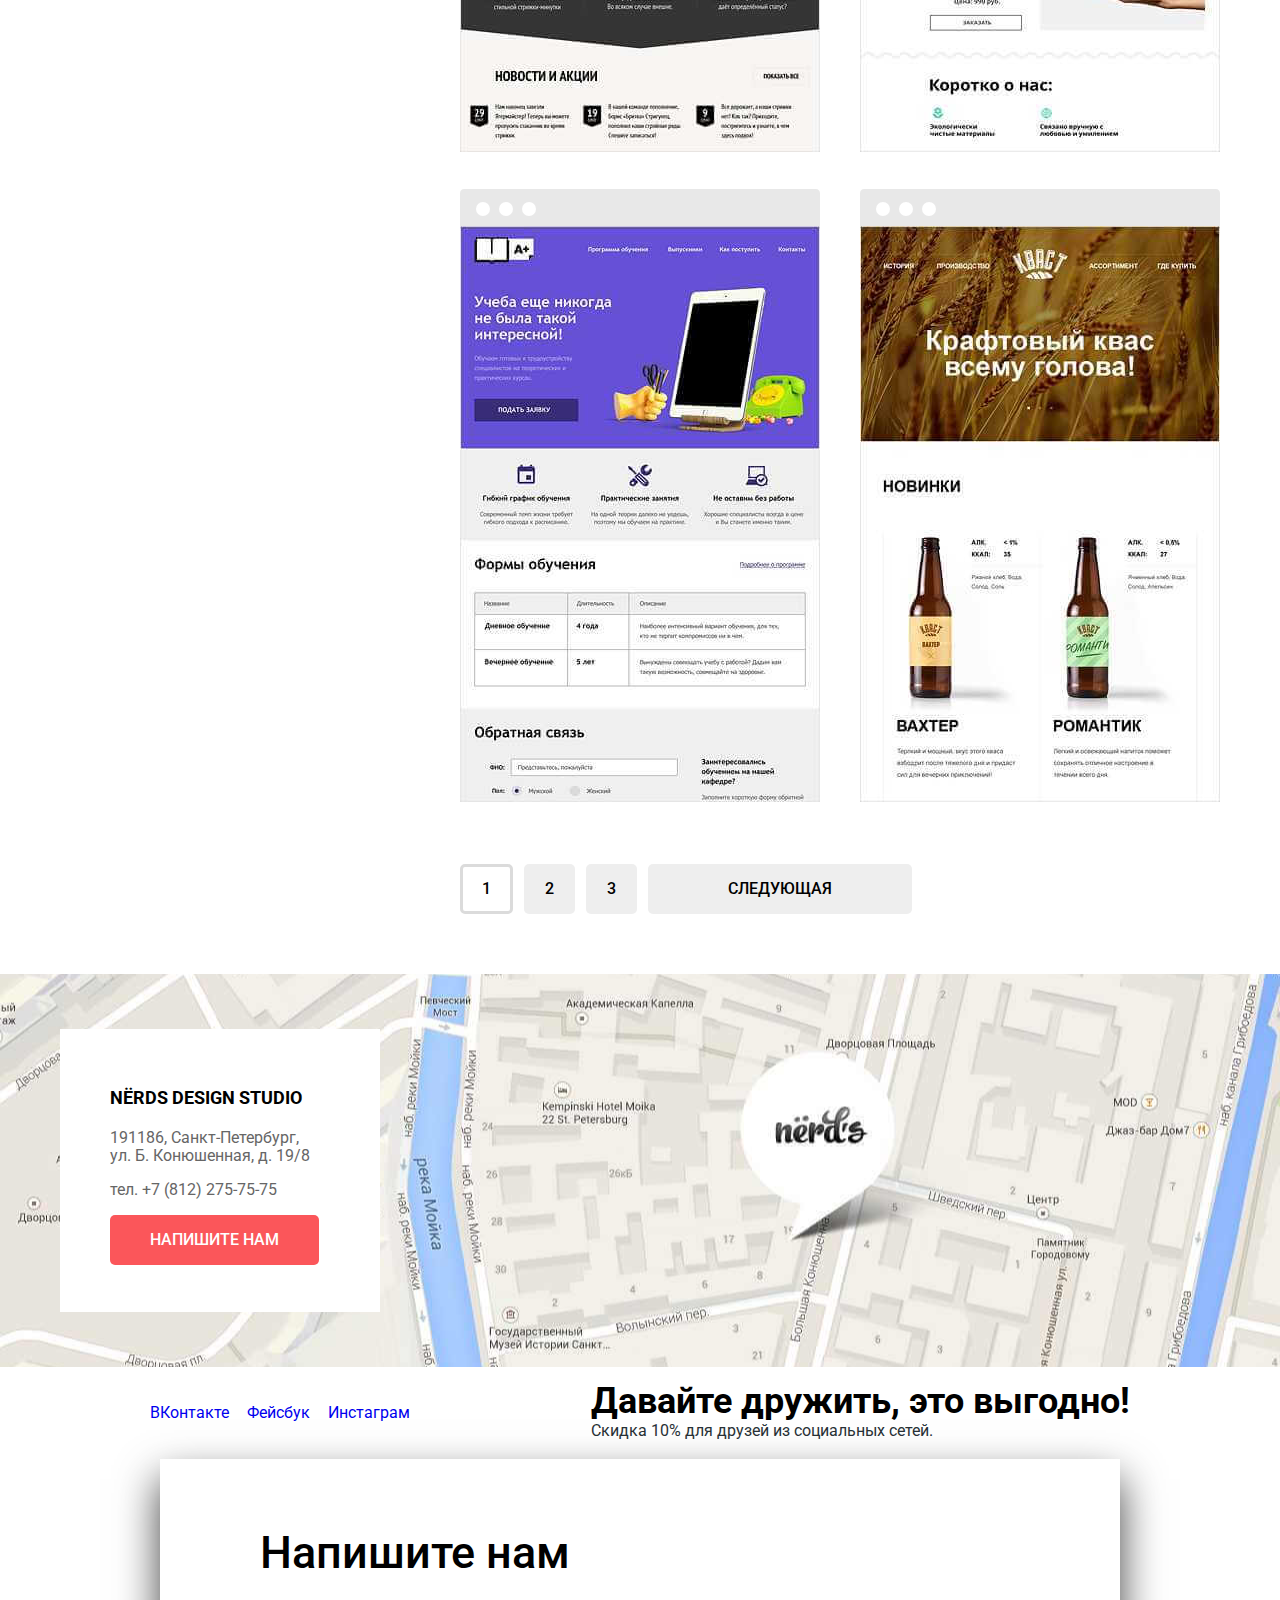
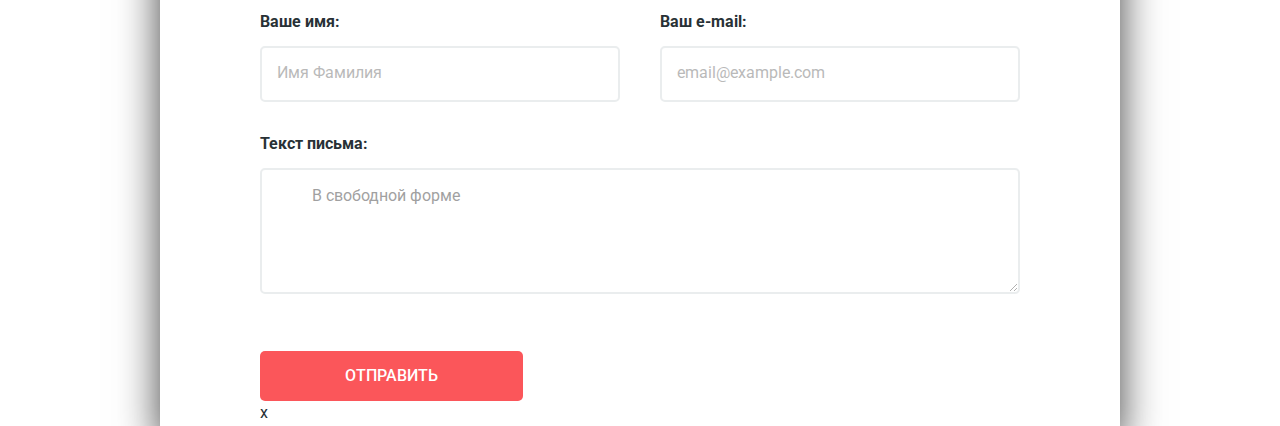
==== commit 4bef940c: "-" ====
--- a/catalog.html
+++ b/catalog.html
@@ -33,81 +33,71 @@
   <main class="main-catalog">
     <div class="wrapper">
       <h2 class="visually-hidden">Каталог шаблонов</h2>
-      <section class="filter-form">
-
-        <form class="filter" action="https://echo.htmlacademy.ru" method="get">
+      <section class="filters">
+
+        <form class="filter" method="get" action="https://echo.htmlacademy.ru">
+
+        <fieldset class="filter-item">
+        <legend>Стоимость:</legend>
+        <div class="range-filter">
+          <div class="range-controls">
+            <div class="scale">
+              <div class="bar" style="margin-left: 20%; width: 30%"></div>
+            </div>
+            <div class="toggle toggle-min"></div>
+            <div class="toggle toggle-max"></div>
+          </div>
+          <div class="price-controls">
+            <label class="min-price">от <input name="min-price" type="text" value="0"></label>
+            <label class="max-price">до <input name="max-price" type="text" value="15000"></label>
+          </div>
+        </div>
+      </fieldset>
+
+
           <fieldset>
-            <legend><b>Стоимость:</b></legend>
-            <div class="range-filter">
-              <span class="toggle"></span>
-              <span class="toggle"></span>
-            </div>
-            <div class="flex-label">
-              <label><span>от</span>
-               <input type="text" name="min-price" value="0">
-             </label>
-              <label><span>до</span>
-               <input type="text" name="max-price" value="15 000">
-             </label>
-            </div>
-          </fieldset>
-          <fieldset>
-            <legend><b>Сетка:</b></legend>
+            <legend>Сетка:</legend>
             <ul>
               <li class="filter-option">
-                <label>
-                  <input class="visually-hidden" type="radio" name="grid" value="adaptive" checked>
-                  <span class="radio-indicator"></span>Адаптивная
-                </label>
-              </li>
-              <li class="filter-option">
-                <label>
-                  <input class="visually-hidden" type="radio" name="grid" value="fixed">
-                  <span class="radio-indicator"></span>Фиксированная</label>
-              </li>
-              <li class="filter-option">
-                <label>
-                  <input class="visually-hidden" type="radio" name="grid" value="fluid">
-                  <span class="radio-indicator"></span>Резиновая</label>
+                <input class="visually-hidden filter-input filter-input-radio" type="radio" name="product-group" value="adaptive" id="adaptive-item">
+                <label for="adaptive-item">Адаптивная</label>
+              </li>
+              <li class="filter-option">
+                <input class="visually-hidden filter-input filter-input-radio" type="radio" name="product-group" value="fixed" id="fixed-item">
+                <label for="fixed-item">Фиксированная</label>
+              </li>
+              <li class="filter-option">
+                <input class="visually-hidden filter-input filter-input-radio" type="radio" name="product-group" value="grid" id="grid-item">
+                <label for="grid-item">Резиновая</label>
               </li>
             </ul>
           </fieldset>
           <fieldset>
-            <legend><b>Особенности:</b></legend>
+            <legend>Особенности:</legend>
             <ul>
               <li class="filter-option">
-                <label>
-                  <input type="checkbox" name="slider" class="visually-hidden" checked>
-                  <span class="checkbox-indicator"></span> Слайдер
-                </label>
-              </li>
-              <li class="filter-option">
-                <label>
-                  <input type="checkbox" name="features-block" class="visually-hidden" disabled>
-                  <span class="checkbox-indicator"></span> Блок преимуществ
-                </label>
-              </li>
-              <li class="filter-option">
-                <label>
-                  <input type="checkbox" name="news" class="visually-hidden" checked>
-                  <span class="checkbox-indicator"></span> Новости
-                </label>
-              </li>
-              <li class="filter-option">
-                <label>
-                  <input type="checkbox" name="gallery" class="visually-hidden">
-                  <span class="checkbox-indicator"></span> Галерея
-                </label>
-              </li>
-              <li>
-                <label class="features">
-                  <input type="checkbox" name="cart" class="visually-hidden">
-                  <span class="checkbox-indicator"></span> Корзина
-                </label>
+                <input class="visually-hidden filter-input filter-input-checkbox" type="checkbox" name="slider" id="slider-item">
+                <label for="filter-slider-item">Слайдер</label>
+              </li>
+              <li class="filter-option">
+                <input class="visually-hidden filter-input filter-input-checkbox" type="checkbox" name="features" id="features-item">
+                <label for="features-item">Блок преимуществ</label>
+              </li>
+              <li class="filter-option">
+                <input class="visually-hidden filter-input filter-input-checkbox" type="checkbox" name="news" id="news-item">
+                <label for="news-item">Новости</label>
+              </li>
+              <li class="filter-option">
+                <input class="visually-hidden filter-input filter-input-checkbox" type="checkbox" name="gallery" id="gallery-item">
+                <label for="gallery-item">Галерея</label>
+              </li>
+              <li class="filter-option">
+                <input class="visually-hidden filter-input filter-input-checkbox" type="checkbox" name="cart" id="cart-item">
+                <label for="cart-item">Корзина</label>
               </li>
             </ul>
           </fieldset>
-          <button class="button filter-button" type="submit">ПОКАЗАТЬ</button>
+          <button type="submit" class="filter-button button">Показать</button>
         </form>
 
       </section>
@@ -126,72 +116,72 @@
           </ul>
         </div>
         <div class="catalog-product">
-          <article class="product-item">
+          <article class="product-item item-sedona">
             <h1 class="visually-hidden">Шаблон сайта Седона</h1>
             <div class="top">
-            <img src="img/browser.svg" width="360" height="43">
+              <img src="img/browser.svg" width="360" height="43">
             </div>
             <img src="img/img-sedona.jpg" width="360" height="575" alt="Макет Седона">
-            <div class="product-description">
-              <a><h3>Sedona</h3></a>
-              <p>Информационный сайт для туристов</p>
-              <a class="button product-description-btn" href="#">9 900 руб.</a>
-            </div>
-          </article>
-          <article class="product-item">
+            <div class="product-description description-sedona">
+              <a href="#"><h3>Sedona</h3></a>
+              <p>Информационный сайт<br> для туристов</p>
+              <a class="button product-description-btn" href="#">9 900 руб.</a>
+            </div>
+          </article>
+          <article class="product-item item-pink">
             <h1 class="visually-hidden">Шаблон приложения Пинк</h1>
             <div class="top">
-            <img src="img/browser.svg" width="360" height="43">
+              <img src="img/browser.svg" width="360" height="43">
             </div>
             <img src="img/img-pink.jpg" width="360" height="575" alt="Макет приложения Пинк">
-            <div class="product-description">
-              <a><h3>Pink App</h3></a>
+            <div class="product-description description-pink">
+              <a href="#"><h3>Pink App</h3></a>
               <p>Продуктовый приложения для iOS и Android</p>
               <a class="button product-description-btn" href="#">9 900 руб.</a>
             </div>
           </article>
           <article class="product-item item-barbershop">
-          <h1 class="visually-hidden">Макет сайта Барбершоп</h1>
-            <div class="top">
-            <img src="img/browser.svg" width="360" height="43">
+            <h1 class="visually-hidden">Макет сайта Барбершоп</h1>
+            <div class="top">
+              <img src="img/browser.svg" width="360" height="43">
             </div>
             <img src="img/img-barbershop.jpg" width="360" height="575" alt="Макет Барбершоп">
             <div class="product-description description-barbershop">
               <a href="#"><h3>Barbershop</h3></a>
-              <p>Сайт салоны красоты. Для мужчин, да.</p>
-              <a class="button product-description-btn" href="#">9 900 руб.</a>
-            </div>
-          </article>
-          <article class="product-item">
+              <p>Сайт салоны красоты.<br> Для мужчин, да.</p>
+              <a class="button product-description-btn" href="#">9 900 руб.</a>
+            </div>
+          </article>
+          <article class="product-item item-mishka">
             <h1 class="visually-hidden">Макет сайта Мишка</h1>
             <div class="top">
-            <img src="img/browser.svg" width="360" height="43">
+              <img src="img/browser.svg" width="360" height="43">
             </div>
             <img src="img/img-mishka.jpg" width="360" height="575" alt="Макет интернет-магазина Мишка">
-            <div class="product-description">
+            <div class="product-description description-mishka">
               <a href="#"><h3>MISHKA</h3></a>
-              <p>Интернет-магазин вязаных игрушек</p>
-              <a class="button product-description-btn" href="#">9 900 руб.</a>
-            </div>
-          </article>
-          <article class="product-item">
-            <div class="top">
-            <img src="img/browser.svg" width="360" height="43">
+              <p>Интернет-магазин<br> вязаных игрушек</p>
+              <a class="button product-description-btn" href="#">9 900 руб.</a>
+            </div>
+          </article>
+          <article class="product-item item-aplus">
+            <div class="top">
+              <img src="img/browser.svg" width="360" height="43">
             </div>
             <img src="img/img-aplus.jpg" width="360" height="575" alt="Макет А Плюс">
-            <div class="product-description">
+            <div class="product-description description-aplus">
               <a href="#"><h3>A Plus</h3></a>
               <p>Лендинг курсов повышения квалификации</p>
               <a class="button product-description-btn" href="#">9 900 руб.</a>
             </div>
           </article>
-          <article class="product-item">
+          <article class="product-item item-kvast">
             <h1 class="visually-hidden">Макет сайта Кваст</h1>
             <div class="top">
-            <img src="img/browser.svg" width="360" height="43">
+              <img src="img/browser.svg" width="360" height="43">
             </div>
             <img src="img/img-kvast.jpg" width="360" height="575" alt="Макет Кваст">
-            <div class="product-description">
+            <div class="product-description description-kvast">
               <a href="#"><h3>КВАСТ</h3></a>
               <p>Промо-сайт производителя крафтового кваса</p>
               <a class="button product-description-btn" href="#">9 900 руб.</a>
@@ -214,7 +204,8 @@
       <h2 class="visually-hidden">Наши контакты и адрес на карте</h2>
       <div class="map-contacts">
         <h3>NЁRDS DESIGN STUDIO</h3>
-        <p>191186, Санкт-Петербург,<br> ул. Б. Конюшенная, д. 19/8</p>
+        <p>191186, Санкт-Петербург,
+          <br> ул. Б. Конюшенная, д. 19/8</p>
         <p>тел. +7 (812) 275-75-75</p>
         <a class="button" href="#">Напишите нам</a>
       </div>
--- a/css/style.css
+++ b/css/style.css
@@ -15,6 +15,10 @@
   text-decoration: none;
 }
 
+img {
+  width: 100%;
+  height: auto;
+}
 
 html {
   box-sizing: border-box;
@@ -108,7 +112,7 @@
 }
 
 .main-header-logo {
-  margin-right: 202px;
+  margin-right: 200px;
 }
 
 .main-nav-menu {
@@ -124,6 +128,8 @@
 }
 
 .main-nav-menu .menu-item-cart {
+  position: relative;
+
   margin-left: auto;
   margin-right: 0;
   padding-left: 40px;
@@ -287,7 +293,7 @@
 
 .description-block-left {
   width: 680px;
-  padding-top: 75px;
+  padding-top: 70px;
 }
 
 .description-block-left b {
@@ -315,7 +321,7 @@
 
 .description-block-right {
   width: 360px;
-  padding-top: 40px;
+  padding-top: 70px;
 }
 
 .description-block-right strong {
@@ -464,60 +470,147 @@
   margin-bottom: 60px;
 }
 
-.filter-form {
-  width: 261px;
-  margin-left: 0;
-  margin-right: auto;
-}
-
-.flex-label {
-  display: flex;
-  align-items: center;
-}
-
-.flex-label input[type="text"] {
+.filters {
+  width: 260px;
+}
+
+.filter fieldset {
+  margin: 0;
+  padding: 0;
+
+  border: none;
+}
+
+.filter legend {
+  margin-bottom: 23px;
+  font-size: 18px;
+  font-weight: 700;
+  line-height: 30px;
+  text-transform: uppercase;
+  color: #000000;
+}
+
+.filter-item legend {
+  margin-bottom: 45px;
+}
+
+
+.range-controls {
+  position: relative;
+
+  height: 82px;
+  margin-bottom: 15px;
+  padding-top: 39px;
+  padding-right: 20px;
+  padding-left: 20px;
+
+  background-color: #f1f1f1;
+
+  border-radius: 5px;
+}
+
+.range-controls .scale {
+  height: 2px;
+
+  background: #d7dcde;
+}
+
+.range-controls .bar {
+  width: 70%;
+  height: 2px;
+
+  background: #00ca74;
+}
+
+.range-controls .toggle {
+  position: absolute;
+  top: 31px;
+  left: 0;
+
+  width: 4px;
+  height: 4px;
+  padding: 0;
+
+  border: 8px solid #ffffff;
+  background-color: #ababab;
+  box-shadow: 0 2px 1px 0 #cfcfcf;
+  border-radius: 50%;
+  cursor: pointer;
+}
+
+.range-controls .toggle-min {
+  left: 50px;
+}
+
+.range-controls .toggle-max {
+  left: 110px;
+}
+
+.price-controls {
+  font-size: 0;
+  margin-bottom: 60px;
+}
+
+.price-controls label {
+  display: inline-block;
+  width: 50%;
+
+  font-size: 16px;
+  text-transform: uppercase;
+}
+
+.price-controls input {
+  width: 80px;
+  padding: 8px 10px;
+  margin-left: 10px;
+
   font: inherit;
-
-  width: 80px;
-  padding-top: 7px;
-  padding-bottom: 7px;
-  line-height: 22px;
   text-align: center;
-  vertical-align: middle;
-  text-transform: uppercase;
-  color: #283136;
-  border: 1px solid transparent;
+
+  border: none;
   border-radius: 5px;
-  background-color: #eeeeee;
-}
-
-.filter-form ul {
-  margin: 0;
-  padding: 0;
+  background: #f1f1f1;
+}
+
+.max-price {
+  text-align: right;
+}
+
+
+.filters ul {
+  margin: 0;
+  padding: 0;
+
   list-style: none;
   line-height: 20px;
   color: #283136;
 }
 
-.filter-form b {
-  font-size: 18px;
-  font-weight: 700;
-  line-height: 30px;
-  text-transform: uppercase;
-  color: #000000;
-}
-
-.filter fieldset {
-  border: none;
-}
-
-filter-option input {
-  background-color: #4d4d4d;
-  opacity: 0.4;
-}
-
-.filter-option label:disabled {
-  opacity: 0.3;
+.filter-option {
+  margin-bottom: 22px;
+  padding-left: 35px;
+}
+
+.filter-option label {
+  position: relative;
+
+  display: block;
+
+  cursor: pointer;
+  user-select: none;
+}
+
+.filter-button {
+  display: inline-block;
+  margin-top: 25px;
+  padding: 16px 90px;
+  font-weight: 500;
+  text-align: center;
+  vertical-align: middle;
+  border-radius: 5px;
+  text-transform: uppercase;
+  color: #000000;
+  background-color: #eeeeee;
 }
 
 .catalog {
@@ -533,11 +626,15 @@
 }
 
 .catalog-filter-menu {
+  display: flex;
+  margin: 0;
+  padding: 0;
+
   list-style: none;
-  display: flex;
-  justify-content: space-between;
-  padding-left: 0;
-  width: 275px;
+}
+
+.catalog-filter-menu li {
+  margin-right: 25px;
 }
 
 .catalog-filter b {
@@ -580,16 +677,13 @@
 .catalog-product {
   display: flex;
   flex-wrap: wrap;
-  margin-bottom: 60px;
+  justify-content: space-between;
+  margin-bottom: 25px;
 }
 
 .catalog-product article {
   width: 360px;
-  margin-right: 40px;
-}
-
-.catalog-product article:nth-child(2n) {
-  margin-right: 0;
+  margin-bottom: 30px;
 }
 
 .product-item .top {
@@ -630,17 +724,27 @@
 
 .product-description .product-description-btn {
   margin-bottom: 40px;
-  padding-left: 60px;
-  padding-right: 60px;
-  padding-top: 15px;
-  padding-bottom: 15px;
-}
-
-.item-barbershop {
+  padding: 15px 60px;
+
+  cursor: pointer;
+}
+
+.item-sedona,
+.item-pink,
+.item-barbershop,
+.item-mishka,
+.item-aplus,
+.item-kvast {
   position: relative;
 }
 
-.description-barbershop {
+
+.description-sedona,
+.description-pink,
+.description-barbershop,
+.description-mishka,
+.description-aplus,
+.description-kvast {
   position: absolute;
   z-index: 1;
   top: 378px;
@@ -648,11 +752,21 @@
   display: none;
 }
 
-.item-barbershop:hover .description-barbershop {
-  display: block;
-}
-
-.item-barbershop:hover .top {
+.item-sedona:hover .description-sedona,
+.item-pink:hover .description-pink,
+.item-barbershop:hover .description-barbershop,
+.item-mishka:hover .description-mishka,
+.item-aplus:hover .description-aplus,
+.item-kvast:hover .description-kvast {
+  display: block;
+}
+
+.item-sedona:hover .top,
+.item-pink:hover .top,
+.item-barbershop:hover .top,
+.item-mishka:hover .top,
+.item-aplus:hover .top,
+.item-kvast:hover .top {
   opacity: 1;
 }
 
@@ -720,6 +834,7 @@
 }
 
 .modal {
+  position: relative;
   width: 960px;
   margin: 0 auto;
   background-color: #ffffff;
@@ -800,11 +915,13 @@
   width: 760px;
   padding-top: 14px;
   padding-bottom: 60px;
-  margin-bottom: 55px;
-}
-
-.modal-btn {
-  padding: 16px 85px;
-}
-
-
+  margin-bottom: 50px;
+}
+
+.modal .modal-btn {
+  display: inline-block;
+  padding-left: 85px;
+  padding-right: 85px;
+}
+
+
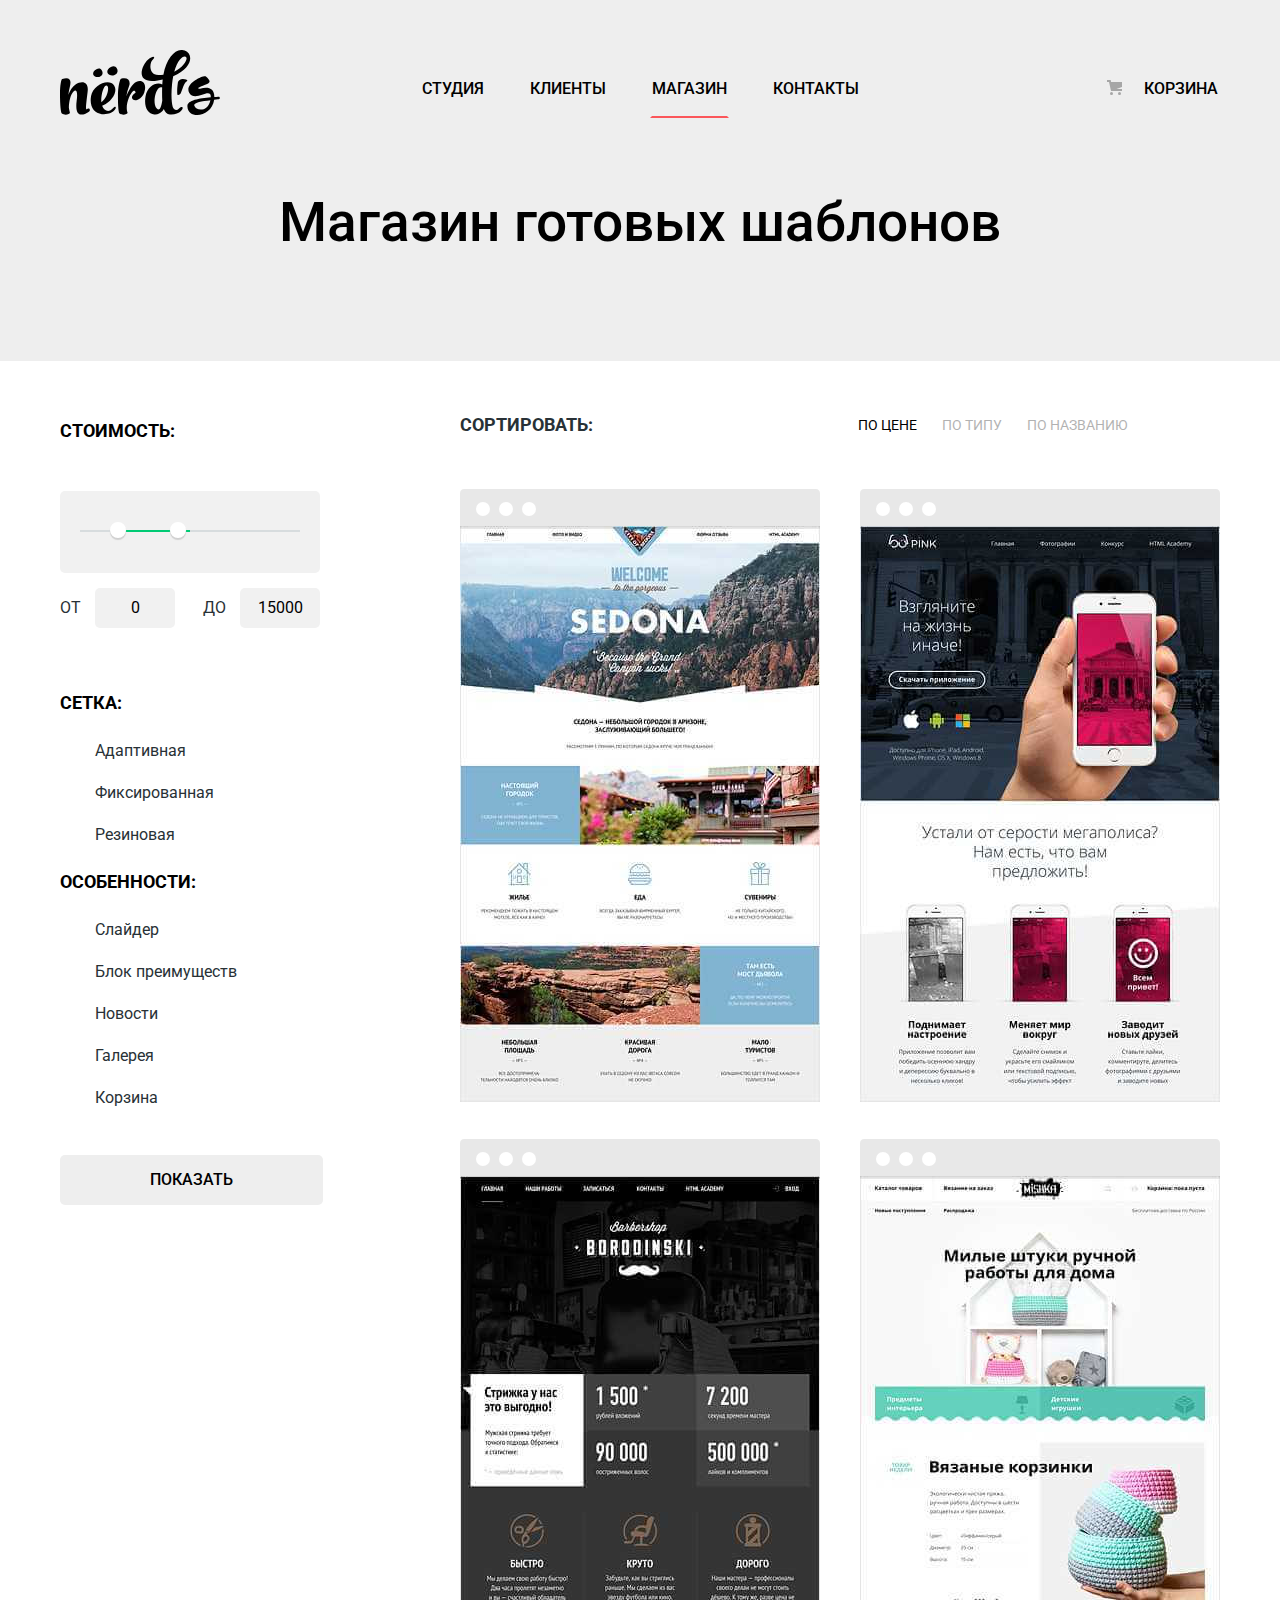
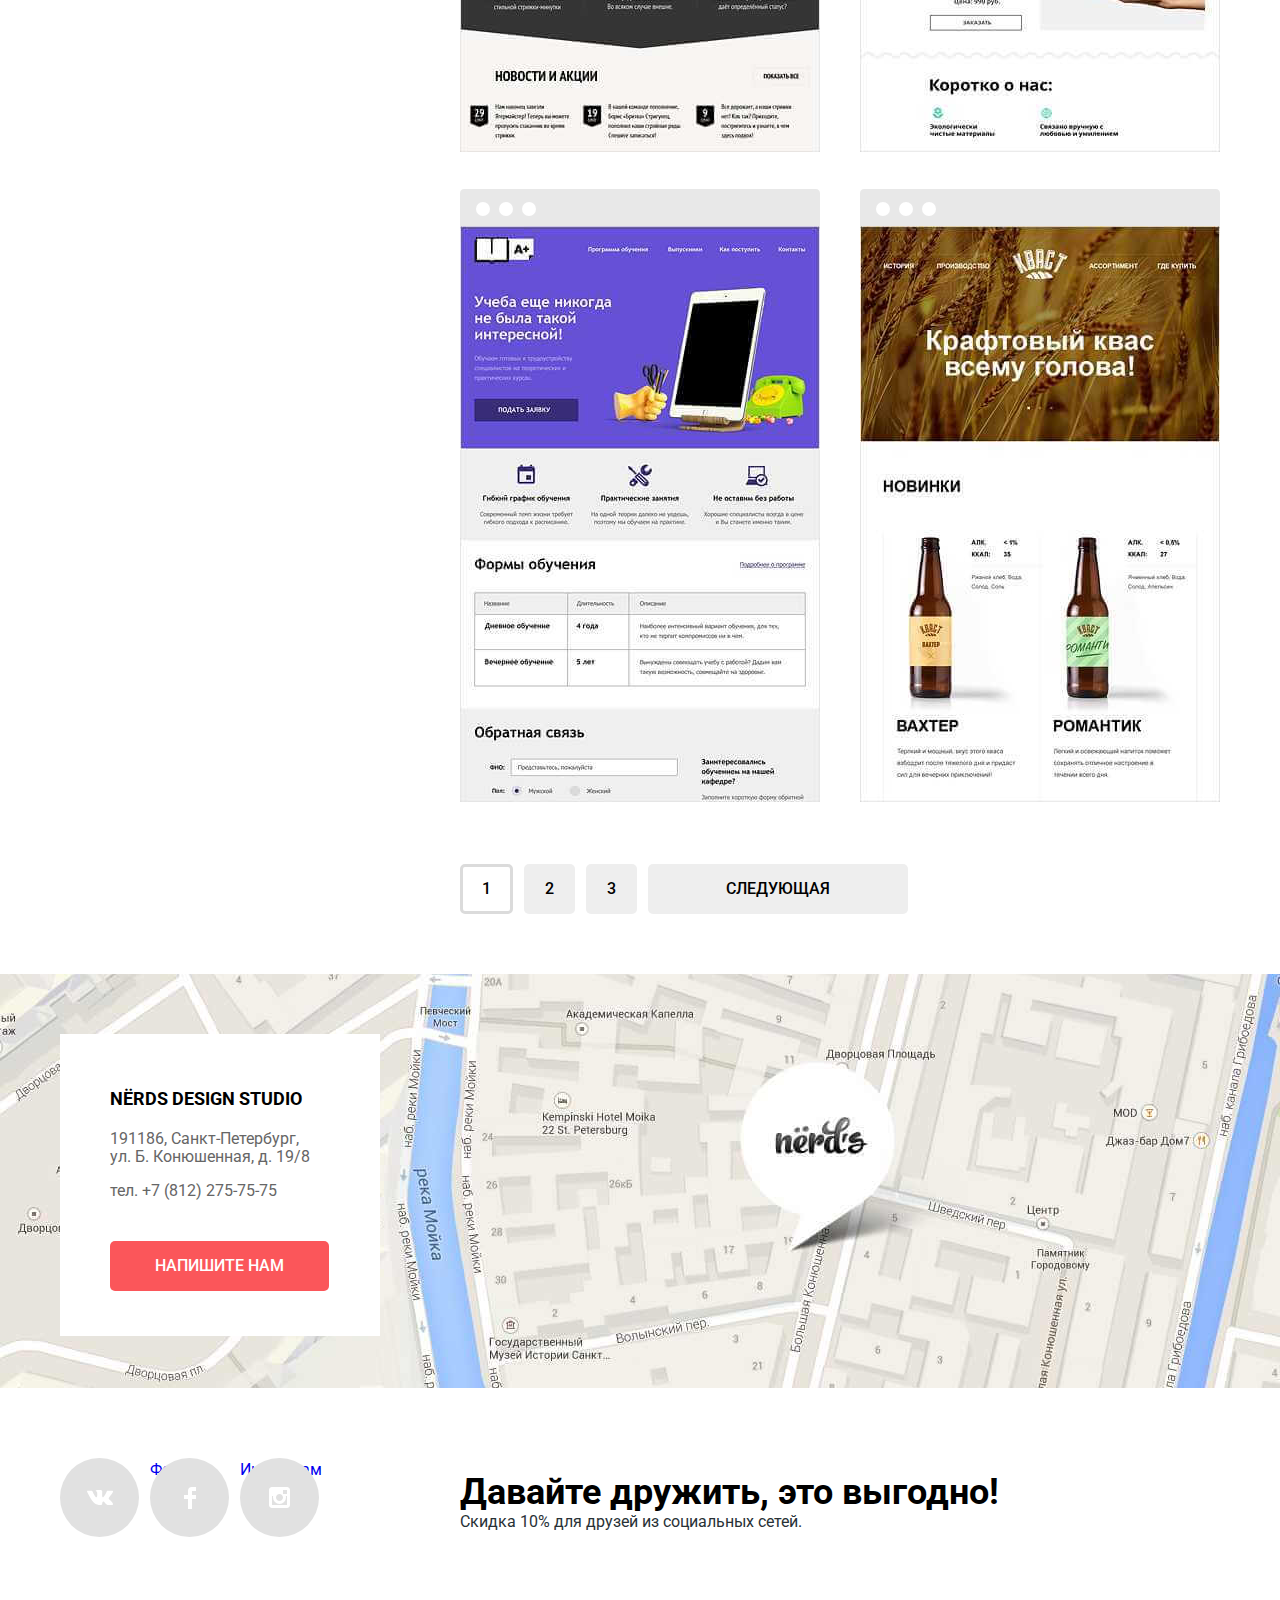
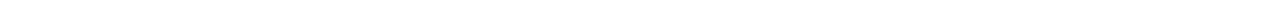
==== commit 64da11e6: "-" ====
--- a/catalog.html
+++ b/catalog.html
@@ -207,7 +207,7 @@
         <p>191186, Санкт-Петербург,
           <br> ул. Б. Конюшенная, д. 19/8</p>
         <p>тел. +7 (812) 275-75-75</p>
-        <a class="button" href="#">Напишите нам</a>
+        <a class="button map-btn" href="#">Напишите нам</a>
       </div>
     </div>
   </section>
@@ -215,7 +215,7 @@
   <footer class="main-footer">
     <div class="wrapper">
       <ul class="footer-social">
-        <li> <a class="social-icon vk-icon" href="#">ВКонтакте</a> </li>
+        <li> <a class="social-icon vk-icon" href="#"><span class="visually-hidden">ВКонтакте</span></a> </li>
         <li> <a class="social-icon fb-icon" href="#">Фейсбук</a> </li>
         <li> <a class="social-icon insta-icon" href="#">Инстаграм</a> </li>
       </ul>
--- a/css/style.css
+++ b/css/style.css
@@ -132,7 +132,21 @@
 
   margin-left: auto;
   margin-right: 0;
-  padding-left: 40px;
+  padding-left: 45px;
+}
+
+.menu-item-cart::before { 
+  content: "";
+  
+  position: absolute;
+  width: 18px;
+  height: 18px;
+  top: 8px;
+  left: 10px;
+  
+  background-image: url("../img/cart-icon.svg");
+  background-repeat: no-repeat;
+  background-position: 0 0;
 }
 
 .menu-item a {
@@ -143,7 +157,7 @@
   text-decoration: none;
   text-transform: uppercase;
   vertical-align: bottom;
-  text-align: center;
+  text-align: middle;
   border: 2px solid transparent;
   color: #000000;
 }
@@ -216,12 +230,11 @@
 }
 
 .services-item {
-  width: 300px;
   margin-right: 100px;
 }
 
-.services-item-present {
-  margin-right: 60px;
+.services-item img {
+  min-width: 300px;
 }
 
 .services-item h3 {
@@ -315,13 +328,14 @@
   padding-bottom: 25px;
   text-transform: uppercase;
 }
-.description-block-left .description-services-item {
-  padding-bottom: 23px;
+.description-block-left li {
+  padding-left: 37px;
+  margin-bottom: 25px;
 }
 
 .description-block-right {
   width: 360px;
-  padding-top: 70px;
+  padding-top: 40px;
 }
 
 .description-block-right strong {
@@ -332,12 +346,20 @@
   text-align: center;
   text-transform: uppercase;
   color: #000000;
-  padding-top: 41px;
-  padding-bottom: 49px;
+  padding-top: 30px;
+  padding-bottom: 50px;
 }
 
 .percent-ratio {
   display: flex;
+  margin: 0;
+  padding: 0;
+}
+.percent-ratio li {
+  margin-right: 25px;
+}
+.percent-ratio li:last-child {
+  margin-right: 0;
 }
 
 .percent-ratio b {
@@ -355,15 +377,21 @@
   color: #000000;
 }
 
+.percent-ratio span{
+  display: block;
+  margin-top: 20px;
+}
+
 .links .wrapper {
   width: 1160px;
   margin: 0 auto;
-  margin-bottom: 80px;
+  margin-bottom: 70px;
 }
 
 .links-list {
   display: flex;
-  justify-content: space-around;
+  justify-content: space-between;
+  border-bottom: 2px solid #eeeeee;
 }
 
 .links-list img {
@@ -379,6 +407,7 @@
 }
 
 .map {
+  margin-bottom: 70px;
   background-image: url("../img/map-group.jpg");
   background-repeat: no-repeat;
   background-position: center;
@@ -387,23 +416,23 @@
 .map .wrapper {
   width: 1160px;
   margin: 0 auto;
-  border-top: 1px solid transparent;
-  border-bottom: 1px solid transparent;
+  border-top: 2px solid transparent;
+  border-bottom: 2px solid transparent;
 }
 
 .map-contacts {
   width: 320px;
-  margin-top: 54px;
-  margin-bottom: 54px;
+  margin-top: 58px;
   padding-left: 50px;
-  padding-top: 54px;
-  padding-bottom: 47px;
+  padding-top: 50px;
+  margin-bottom: 50px;
   background-color: #ffffff;
 }
 
 .map-contacts h3 {
   margin: 0;
   padding: 0;
+  margin-bottom: 10px;
   font-size: 18px;
   font-weight: 700;
   line-height: 30px;
@@ -417,18 +446,81 @@
   line-height: 18px;
 }
 
+.map-btn {
+  margin-top: 25px;
+  margin-bottom: 45px;
+  padding: 16px 45px;
+}
+
+
 .main-footer .wrapper {
   width: 1160px;
   margin: 0 auto;
-  display: flex;
-  align-items: center;
-  justify-content: space-around;
+  margin-bottom: 70px;
+  display: flex;
+  justify-content: flex-start;
 }
 
 .footer-social {
   display: flex;
+  margin: 0;
+  padding: 0;
+  margin-right: 140px;
   width: 260px;
   justify-content: space-between;
+}
+
+.footer-social a {
+  position: relative;
+  display: block;
+  width: 80px;
+}
+
+.vk-icon::before {
+  content: "";
+  
+  position: absolute;
+  
+  width: 79px;
+  height: 79px;
+  border-radius: 50%;
+  
+  background-image: url("../img/vk-icon.svg");
+  background-repeat: no-repeat;
+  background-position: center;
+  background-color: #e1e1e1;
+}
+
+.fb-icon::before {
+  content: "";
+  
+  position: absolute;
+  width: 79px;
+  height: 79px;
+  border-radius: 50%;
+  
+  background-image: url("../img/fb-icon.svg");
+  background-repeat: no-repeat;
+  background-position: center;
+  background-color: #e1e1e1;  
+}
+
+.insta-icon::before {
+  content: "";
+  
+  position: absolute;
+  width: 79px;
+  height: 79px;
+  border-radius: 50%;
+  
+  background-image: url("../img/insta-icon.svg");
+  background-repeat: no-repeat;
+  background-position: center;
+  background-color: #e1e1e1;  
+}
+
+.social-icon:hover vk-icon::before {
+  background-color: #e74246;
 }
 
 .footer-promo b {
@@ -439,7 +531,7 @@
   color: #000000;
 }
 
-footer-promo span {
+.footer-promo span {
   display: block;
 }
 
@@ -823,7 +915,7 @@
 
 .pagination-button a {
   display: inline-block;
-  padding: 13px 80px;
+  padding: 13px 78px;
   font-weight: 500;
   font-size: 16px;
   text-align: center;
@@ -834,7 +926,10 @@
 }
 
 .modal {
+  display: none;
+  
   position: relative;
+  z-index: 1;
   width: 960px;
   margin: 0 auto;
   background-color: #ffffff;
@@ -866,22 +961,16 @@
 
 .modal input {
   width: 360px;
-  margin-right: 40px;
   padding-left: 15px;
   margin-bottom: 30px;
   padding-top: 13px;
   padding-bottom: 15px;
 }
 
-.modal input[type="email"] {
-  margin-right: 0;
-}
-
 .modal p {
   margin: 0;
   padding: 0;
 }
-
 
 .modal input,
 .modal textarea {
@@ -915,13 +1004,11 @@
   width: 760px;
   padding-top: 14px;
   padding-bottom: 60px;
-  margin-bottom: 50px;
+  margin-bottom: 45px;
 }
 
 .modal .modal-btn {
-  display: inline-block;
-  padding-left: 85px;
-  padding-right: 85px;
-}
-
-
+  padding: 15px 84px;
+}
+
+
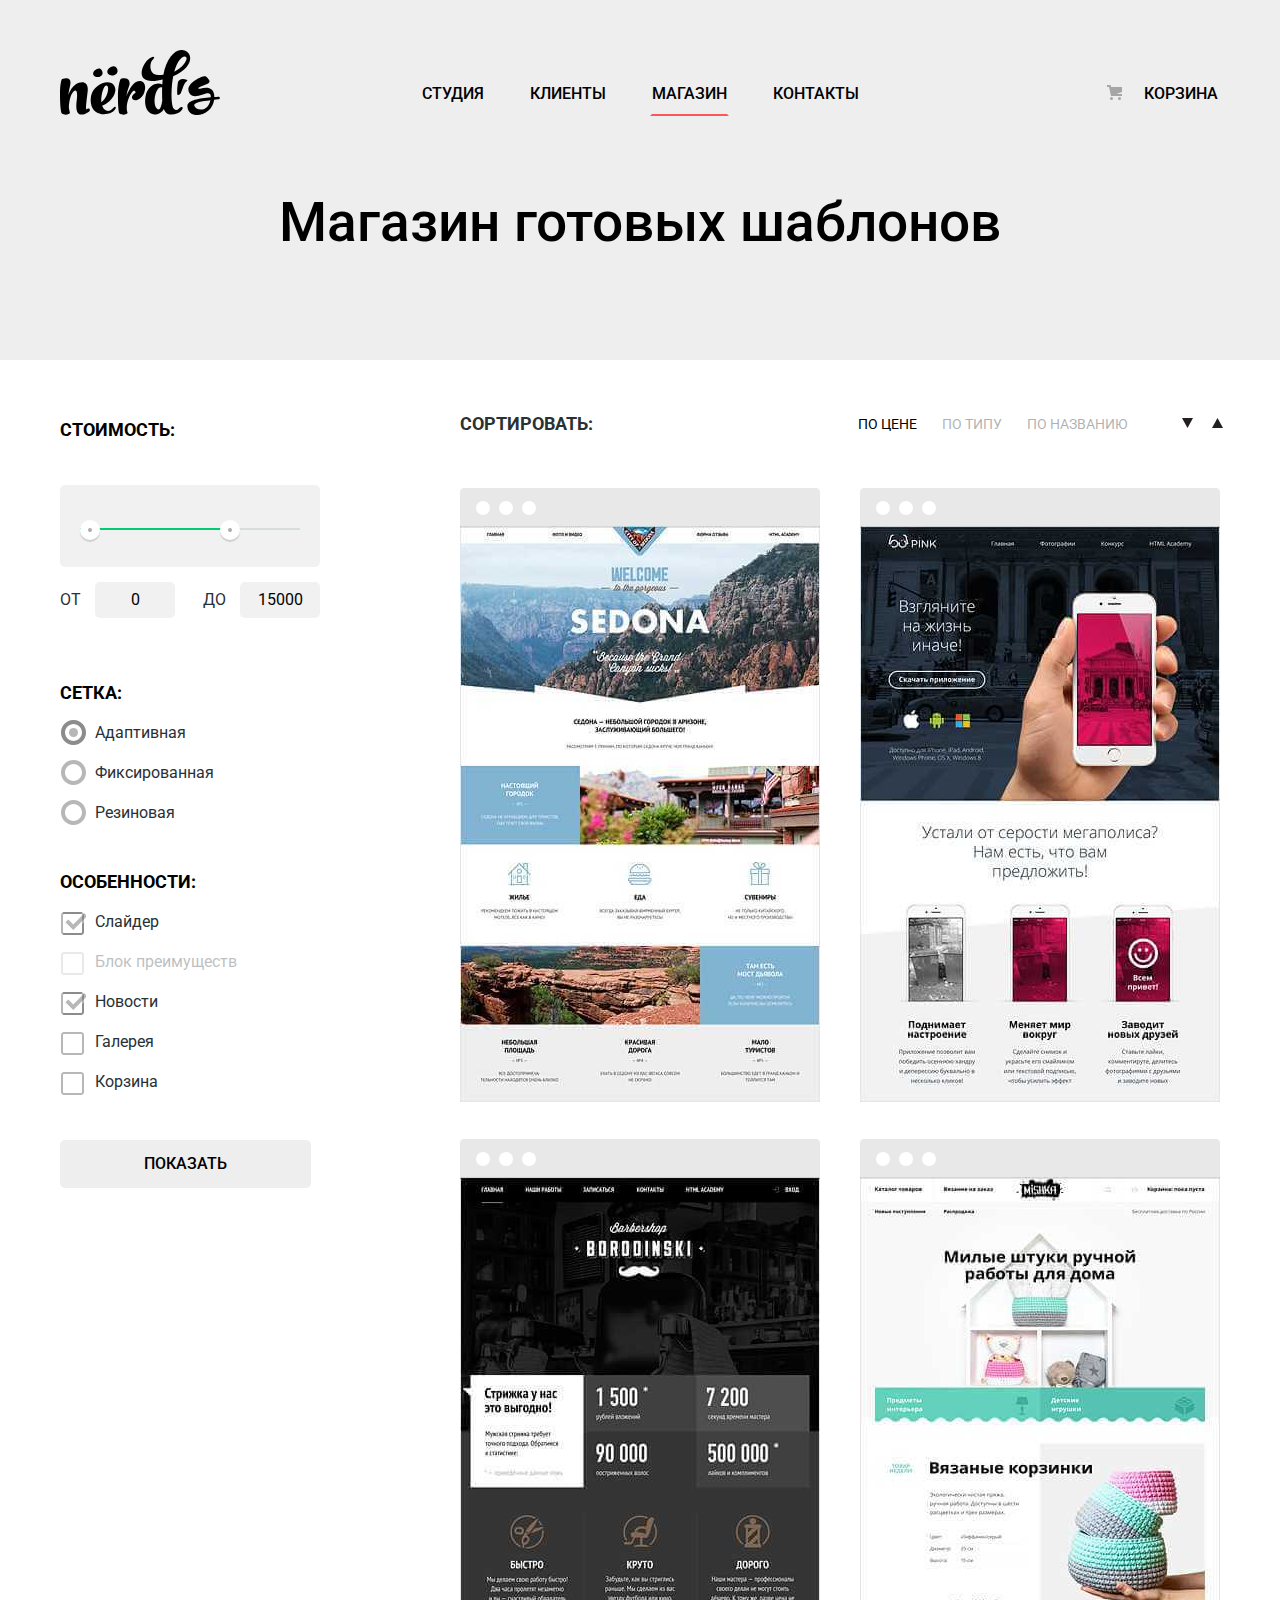
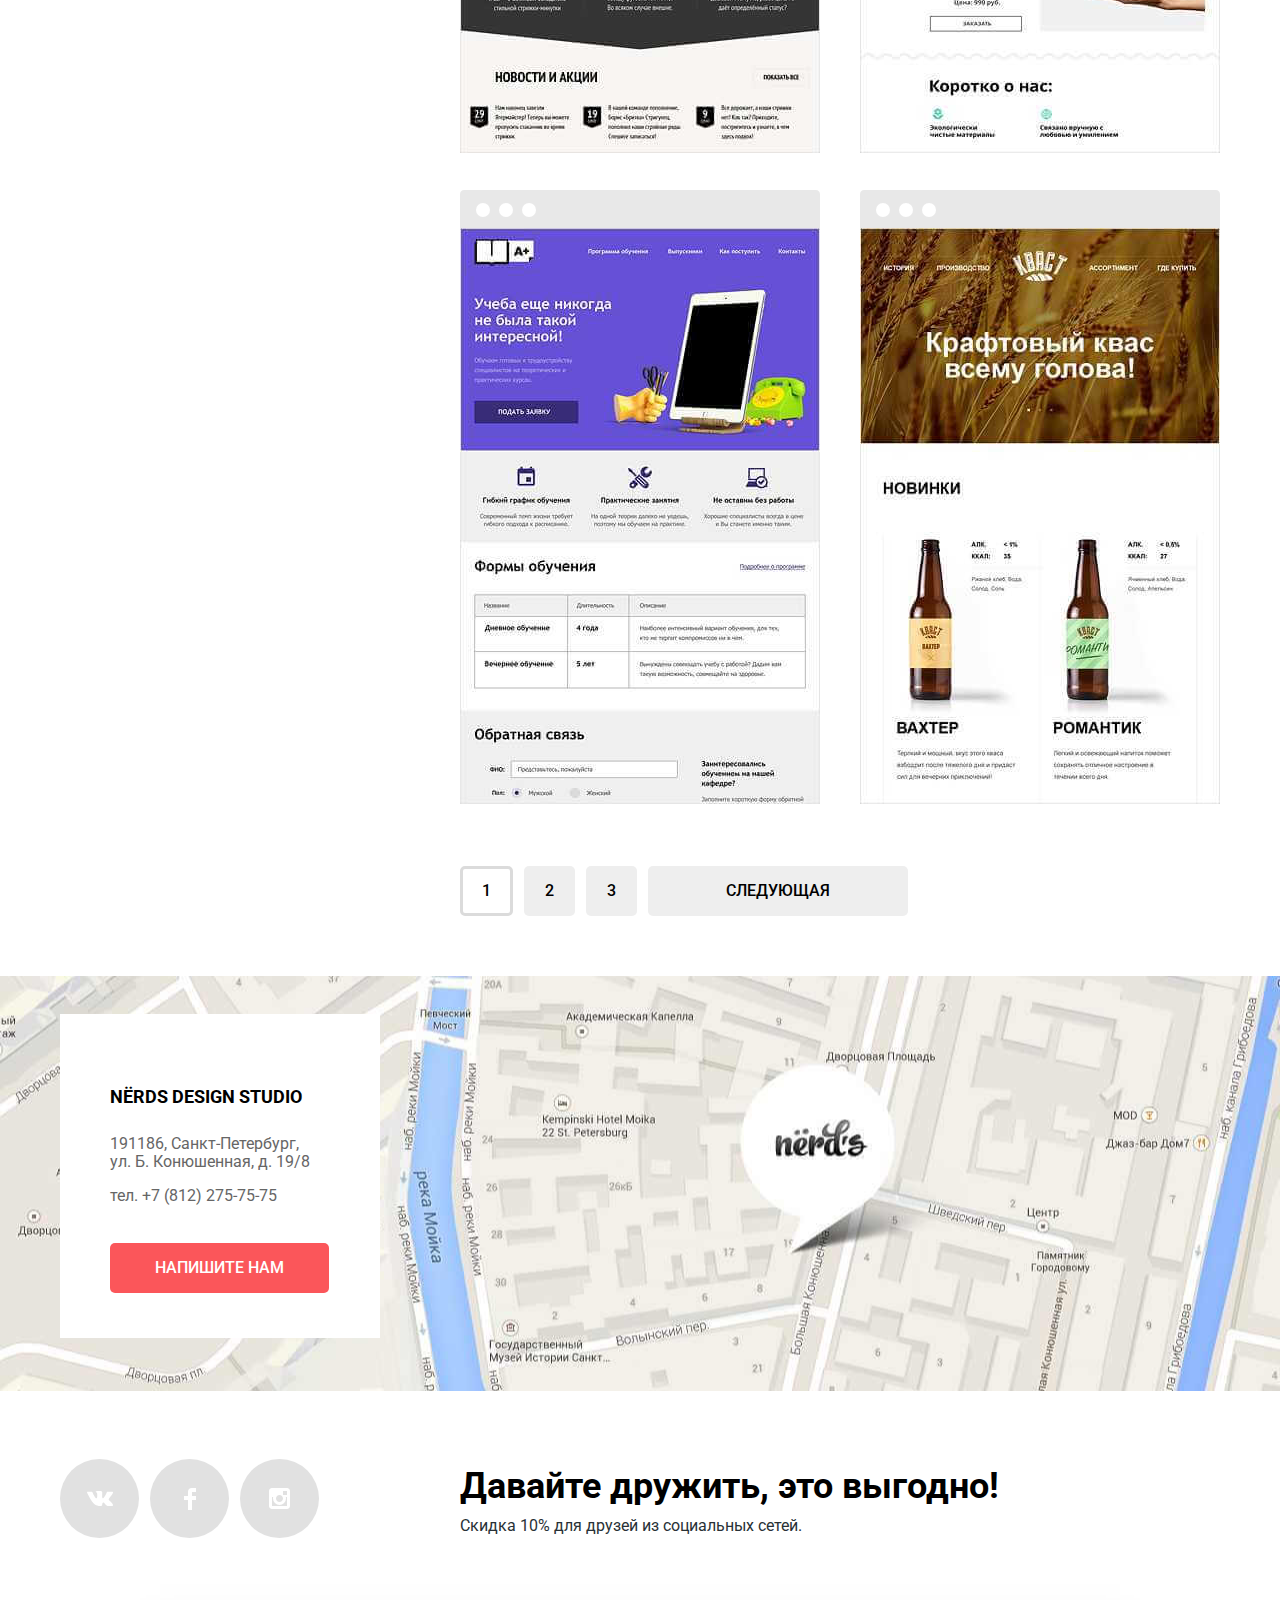
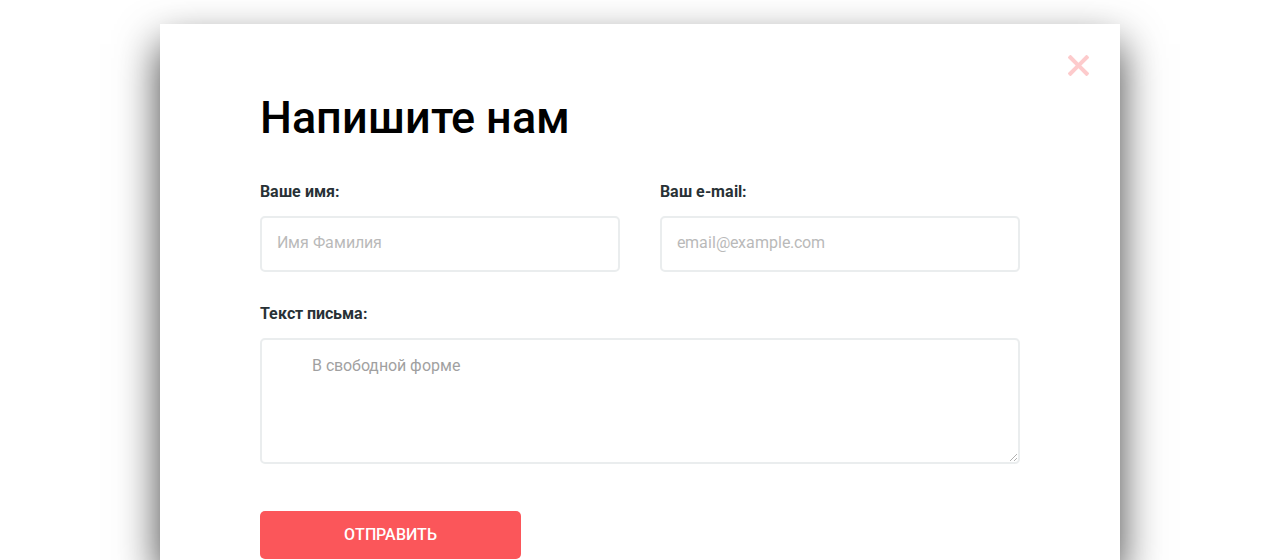
==== commit a92bf293: "-" ====
--- a/catalog.html
+++ b/catalog.html
@@ -42,7 +42,7 @@
         <div class="range-filter">
           <div class="range-controls">
             <div class="scale">
-              <div class="bar" style="margin-left: 20%; width: 30%"></div>
+              <div class="bar" style="width:65%"></div>
             </div>
             <div class="toggle toggle-min"></div>
             <div class="toggle toggle-max"></div>
@@ -55,11 +55,11 @@
       </fieldset>
 
 
-          <fieldset>
+          <fieldset class="grid-group">
             <legend>Сетка:</legend>
             <ul>
               <li class="filter-option">
-                <input class="visually-hidden filter-input filter-input-radio" type="radio" name="product-group" value="adaptive" id="adaptive-item">
+                <input class="visually-hidden filter-input filter-input-radio" type="radio" name="product-group" value="adaptive" id="adaptive-item" checked>
                 <label for="adaptive-item">Адаптивная</label>
               </li>
               <li class="filter-option">
@@ -76,15 +76,15 @@
             <legend>Особенности:</legend>
             <ul>
               <li class="filter-option">
-                <input class="visually-hidden filter-input filter-input-checkbox" type="checkbox" name="slider" id="slider-item">
-                <label for="filter-slider-item">Слайдер</label>
-              </li>
-              <li class="filter-option">
-                <input class="visually-hidden filter-input filter-input-checkbox" type="checkbox" name="features" id="features-item">
+                <input class="visually-hidden filter-input filter-input-checkbox" type="checkbox" name="slider" id="slider-item" checked>
+                <label for="slider-item">Слайдер</label>
+              </li>
+              <li class="filter-option">
+                <input class="visually-hidden filter-input filter-input-checkbox" type="checkbox" name="features" id="features-item" disabled>
                 <label for="features-item">Блок преимуществ</label>
               </li>
               <li class="filter-option">
-                <input class="visually-hidden filter-input filter-input-checkbox" type="checkbox" name="news" id="news-item">
+                <input class="visually-hidden filter-input filter-input-checkbox" type="checkbox" name="news" id="news-item" checked>
                 <label for="news-item">Новости</label>
               </li>
               <li class="filter-option">
@@ -111,8 +111,8 @@
             <li class="filter-menu"><a href="#">По названию</a></li>
           </ul>
           <ul class="filter-triangles">
-            <li class="filter-triangle filter-triangle-down"><a href="#"><span class="visually-hidden">по убыванию</span></a></li>
-            <li class="filter-triangle filter-triangle-up"><a href="#"><span class="visually-hidden">по возрастанию</span></a></li>
+            <li class="filter-triangle"><a class="filter-triangle-down" href="#"><span class="visually-hidden">по убыванию</span></a></li>
+            <li class="filter-triangle"><a class="filter-triangle-up" href="#"><span class="visually-hidden">по возрастанию</span></a></li>
           </ul>
         </div>
         <div class="catalog-product">
@@ -216,8 +216,8 @@
     <div class="wrapper">
       <ul class="footer-social">
         <li> <a class="social-icon vk-icon" href="#"><span class="visually-hidden">ВКонтакте</span></a> </li>
-        <li> <a class="social-icon fb-icon" href="#">Фейсбук</a> </li>
-        <li> <a class="social-icon insta-icon" href="#">Инстаграм</a> </li>
+        <li> <a class="social-icon fb-icon" href="#>"><span class="visually-hidden">Фейсбук</span></a> </li>
+        <li> <a class="social-icon insta-icon" href="#"><span class="visually-hidden">Инстаграм</span></a> </li>
       </ul>
       <p class="footer-promo">
         <b>Давайте дружить, это выгодно!</b>
@@ -246,7 +246,7 @@
         </p>
         <button class="button modal-btn" type="submit">ОТПРАВИТЬ</button>
       </form>
-      <span class="modal-close">x</span>
+      <span class="modal-close"><span class="visually-hidden">закрыть модальное окно</span></span>
     </div>
   </section>
 
--- a/css/style.css
+++ b/css/style.css
@@ -120,7 +120,7 @@
   flex-wrap: wrap;
   align-items: center;
   width: 800px;
-  margin-top: 17px;
+  margin-top: 20px;
 }
 
 .main-nav-menu li {
@@ -151,7 +151,7 @@
 
 .menu-item a {
   display: block;
-  padding-bottom: 12px;
+  padding-bottom: 5px;
   font-weight: 500;
   line-height: 30px;
   text-decoration: none;
@@ -249,9 +249,10 @@
 }
 
 .services-item p {
-  margin: 0;
-  padding: 0;
-  padding-bottom: 33px;
+  width: 245px;
+  margin: 0;
+  padding: 0;
+  padding-bottom: 30px;
 }
 
 a.red {
@@ -314,7 +315,7 @@
   font-size: 45px;
   font-weight: 500;
   line-height: 45px;
-  padding-bottom: 33px;
+  padding-bottom: 35px;
 }
 
 .description-block-left p {
@@ -407,7 +408,7 @@
 }
 
 .map {
-  margin-bottom: 70px;
+  margin-bottom: 68px;
   background-image: url("../img/map-group.jpg");
   background-repeat: no-repeat;
   background-position: center;
@@ -416,13 +417,13 @@
 .map .wrapper {
   width: 1160px;
   margin: 0 auto;
-  border-top: 2px solid transparent;
-  border-bottom: 2px solid transparent;
+  border-top: 3px solid transparent;
+  border-bottom: 3px solid transparent;
 }
 
 .map-contacts {
   width: 320px;
-  margin-top: 58px;
+  margin-top: 35px;
   padding-left: 50px;
   padding-top: 50px;
   margin-bottom: 50px;
@@ -430,9 +431,7 @@
 }
 
 .map-contacts h3 {
-  margin: 0;
-  padding: 0;
-  margin-bottom: 10px;
+  margin-bottom: 23px;
   font-size: 18px;
   font-weight: 700;
   line-height: 30px;
@@ -447,7 +446,7 @@
 }
 
 .map-btn {
-  margin-top: 25px;
+  margin-top: 22px;
   margin-bottom: 45px;
   padding: 16px 45px;
 }
@@ -519,12 +518,23 @@
   background-color: #e1e1e1;  
 }
 
-.social-icon:hover vk-icon::before {
+.footer-social a:hover::before {
   background-color: #e74246;
 }
 
+.footer-social a:focus::before,
+.footer-social a:active::before {
+  box-shadow: inset 0 3px 0 rgba(0, 1, 1, 0.1);
+  background-color: #d7373b;
+}
+
+.footer-promo {
+  margin-top: 9px;
+}
+
 .footer-promo b {
   display: block;
+  margin-bottom: 10px;
   font-size: 36px;
   font-weight: 700;
   line-height: 36px;
@@ -536,7 +546,7 @@
 }
 
 .catalog-page .main-header {
-  margin-bottom: 60px;
+  margin-bottom: 58px;
 }
 
 .main-header h1 {
@@ -548,7 +558,7 @@
   color: #000000;
   text-align: center;
   padding-top: 73px;
-  padding-bottom: 111px;
+  padding-bottom: 110px;
 }
 .catalog-page .main-header {
   margin-bottom: 55px;
@@ -574,7 +584,7 @@
 }
 
 .filter legend {
-  margin-bottom: 23px;
+  margin-bottom: 15px;
   font-size: 18px;
   font-weight: 700;
   line-height: 30px;
@@ -583,16 +593,15 @@
 }
 
 .filter-item legend {
-  margin-bottom: 45px;
-}
-
+  margin-bottom: 40px;
+}
 
 .range-controls {
   position: relative;
 
   height: 82px;
   margin-bottom: 15px;
-  padding-top: 39px;
+  padding-top: 43px;
   padding-right: 20px;
   padding-left: 20px;
 
@@ -608,7 +617,7 @@
 }
 
 .range-controls .bar {
-  width: 70%;
+  width: 70%x;
   height: 2px;
 
   background: #00ca74;
@@ -616,11 +625,11 @@
 
 .range-controls .toggle {
   position: absolute;
-  top: 31px;
+  top: 35px;
   left: 0;
 
-  width: 4px;
-  height: 4px;
+  width: 20px;
+  height: 20px;
   padding: 0;
 
   border: 8px solid #ffffff;
@@ -631,11 +640,11 @@
 }
 
 .range-controls .toggle-min {
-  left: 50px;
+  left: 20px;
 }
 
 .range-controls .toggle-max {
-  left: 110px;
+  left: 160px;
 }
 
 .price-controls {
@@ -653,7 +662,7 @@
 
 .price-controls input {
   width: 80px;
-  padding: 8px 10px;
+  padding: 6px 10px;
   margin-left: 10px;
 
   font: inherit;
@@ -679,22 +688,97 @@
 }
 
 .filter-option {
-  margin-bottom: 22px;
+  margin-bottom: 20px;
   padding-left: 35px;
+}
+
+.grid-group .filter-option:last-child {
+  margin-bottom: 44px;
 }
 
 .filter-option label {
   position: relative;
 
   display: block;
+  color: #283136;
 
   cursor: pointer;
   user-select: none;
 }
 
+.filter-input-radio + label::before {
+  content: "";
+  position: absolute;
+  top: -3px;
+  left: -34px;
+  
+  width: 25px;
+  height: 25px;
+  
+  background-image: url("../img/radio-off.svg");
+  background-repeat: no-repeat;
+  background-position: center; 
+  opacity: 0.4;
+}
+
+.filter-input-radio:checked + label::after {
+  content: "";
+  
+  position: absolute;
+  top: -3px;
+  left: -34px;
+  
+  width: 25px;
+  height: 25px;
+  
+  background-image: url("../img/radio-on.svg");
+  background-repeat: no-repeat;
+  background-position: center;
+  opacity: 0.4;
+    
+}
+
+.filter-input-checkbox + label::before {
+  content: "";
+  position: absolute;
+  top: -5;
+  left: -34px;
+  
+  width: 23px;
+  height: 23px;
+  background-image: url("../img/checkbox-off.svg");
+  background-repeat: no-repeat;
+  background-position: center;
+  opacity: 0.4;
+}
+
+.filter-input-checkbox:checked + label::after {
+  content: "";
+  
+  position: absolute;
+  top: 0;
+  left: -32px;
+  
+  width: 23px;
+  height: 23px;
+  
+  background-image: url("../img/checkbox-on.svg");
+  background-repeat: no-repeat;
+  background-position: center;
+  opacity: 0.4;
+}
+
+.filter-input-checkbox:hover + label {
+  color: #000000;
+}
+
+.filter-input:disabled + label {
+  opacity: 0.3;
+}
+
 .filter-button {
   display: inline-block;
-  margin-top: 25px;
+  margin-top: 28px;
   padding: 16px 90px;
   font-weight: 500;
   text-align: center;
@@ -762,8 +846,44 @@
 .filter-triangles {
   margin: 0;
   padding: 0;
+  margin-right: 0;
+  margin-left: auto;
   list-style: none;
   display: flex;
+}
+
+.filter-triangles a {
+  position: relative;
+  display: block;
+  width: 30px;
+}
+
+.filter-triangle-down::before {
+  content: "";
+  
+  position: absolute;
+  width: 15px;
+  height: 15px;
+  top: 0;
+  left: 20px;
+  
+  background-image: url("../img/icon-down-dir.svg");
+  background-repeat: no-repeat;
+  background-position: center;
+}
+
+.filter-triangle-up::before {
+  content: "";
+  
+  position: absolute;
+  width: 15px;
+  height: 15px;
+  top: 0;
+  left: 20px;
+  
+  background-image: url("../img/icon-up-dir.svg");
+  background-repeat: no-repeat;
+  background-position: center;  
 }
 
 .catalog-product {
@@ -780,7 +900,7 @@
 
 .product-item .top {
   opacity: 0.12;
-  margin-bottom: -10px;
+  margin-bottom: -9px;
 }
 
 .product-description {
@@ -788,7 +908,6 @@
   text-align: center;
 
   background-color: #eeeeee;
-  border: 1px solid transparent;
 }
 
 .product-description h3 {
@@ -807,15 +926,16 @@
 .product-description p {
   margin: 0;
   padding: 0;
+  width: 225px;
   margin-left: 70px;
-  margin-right: 70px;
-  margin-bottom: 30px;
+  margin-bottom: 25px;
+  
 
   color: #666666;
 }
 
 .product-description .product-description-btn {
-  margin-bottom: 40px;
+  margin-bottom: 38px;
   padding: 15px 60px;
 
   cursor: pointer;
@@ -838,8 +958,7 @@
 .description-aplus,
 .description-kvast {
   position: absolute;
-  z-index: 1;
-  top: 378px;
+  top: 385px;
 
   display: none;
 }
@@ -925,11 +1044,9 @@
   background-color: #eeeeee;
 }
 
-.modal {
-  display: none;
-  
+.modal {  
   position: relative;
-  z-index: 1;
+  z-index: 2;
   width: 960px;
   margin: 0 auto;
   background-color: #ffffff;
@@ -945,7 +1062,7 @@
   margin: 0;
   padding: 0;
   padding-top: 70px;
-  padding-bottom: 35px;
+  margin-bottom: 40px;
   font-size: 45px;
   font-weight: 500;
   line-height: 45px;
@@ -1004,11 +1121,39 @@
   width: 760px;
   padding-top: 14px;
   padding-bottom: 60px;
-  margin-bottom: 45px;
-}
-
-.modal .modal-btn {
+  margin-bottom: 40px;
+}
+
+button[type="submit"] {
+  display: inline-block;
   padding: 15px 84px;
 }
 
-
+.modal-close {  
+  position: absolute;
+  display: block;
+  top: 30px;
+  right: 30px;
+  width: 21px;
+  height: 21px;
+  
+  background-image: url("../img/close-cross.svg");
+  background-repeat: no-repeat;
+  background-position: center;
+  opacity: 0.3;
+  
+  cursor: pointer;
+}
+
+.modal-close:hover{
+  opacity: 1;
+}
+
+.modal-close:focus,
+.modal-close:active {
+  opacity: 0.1;
+}
+
+
+
+
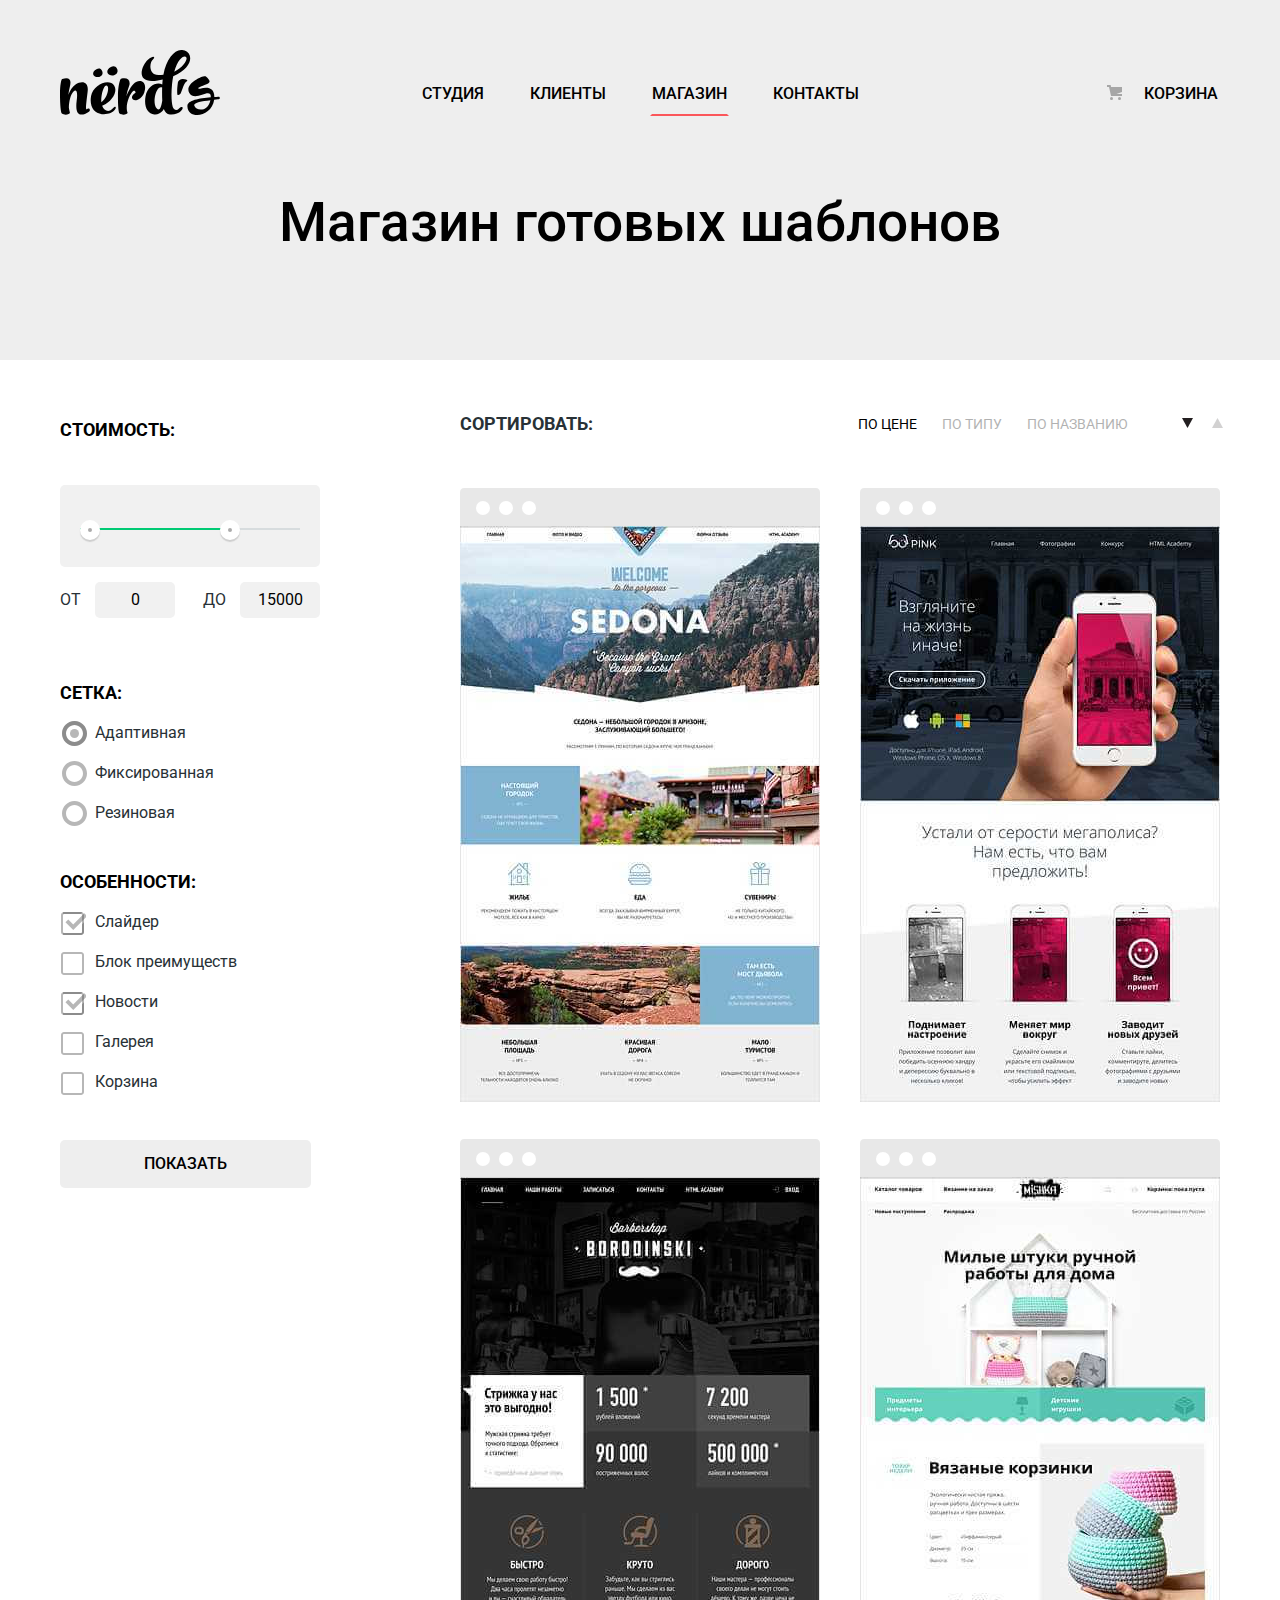
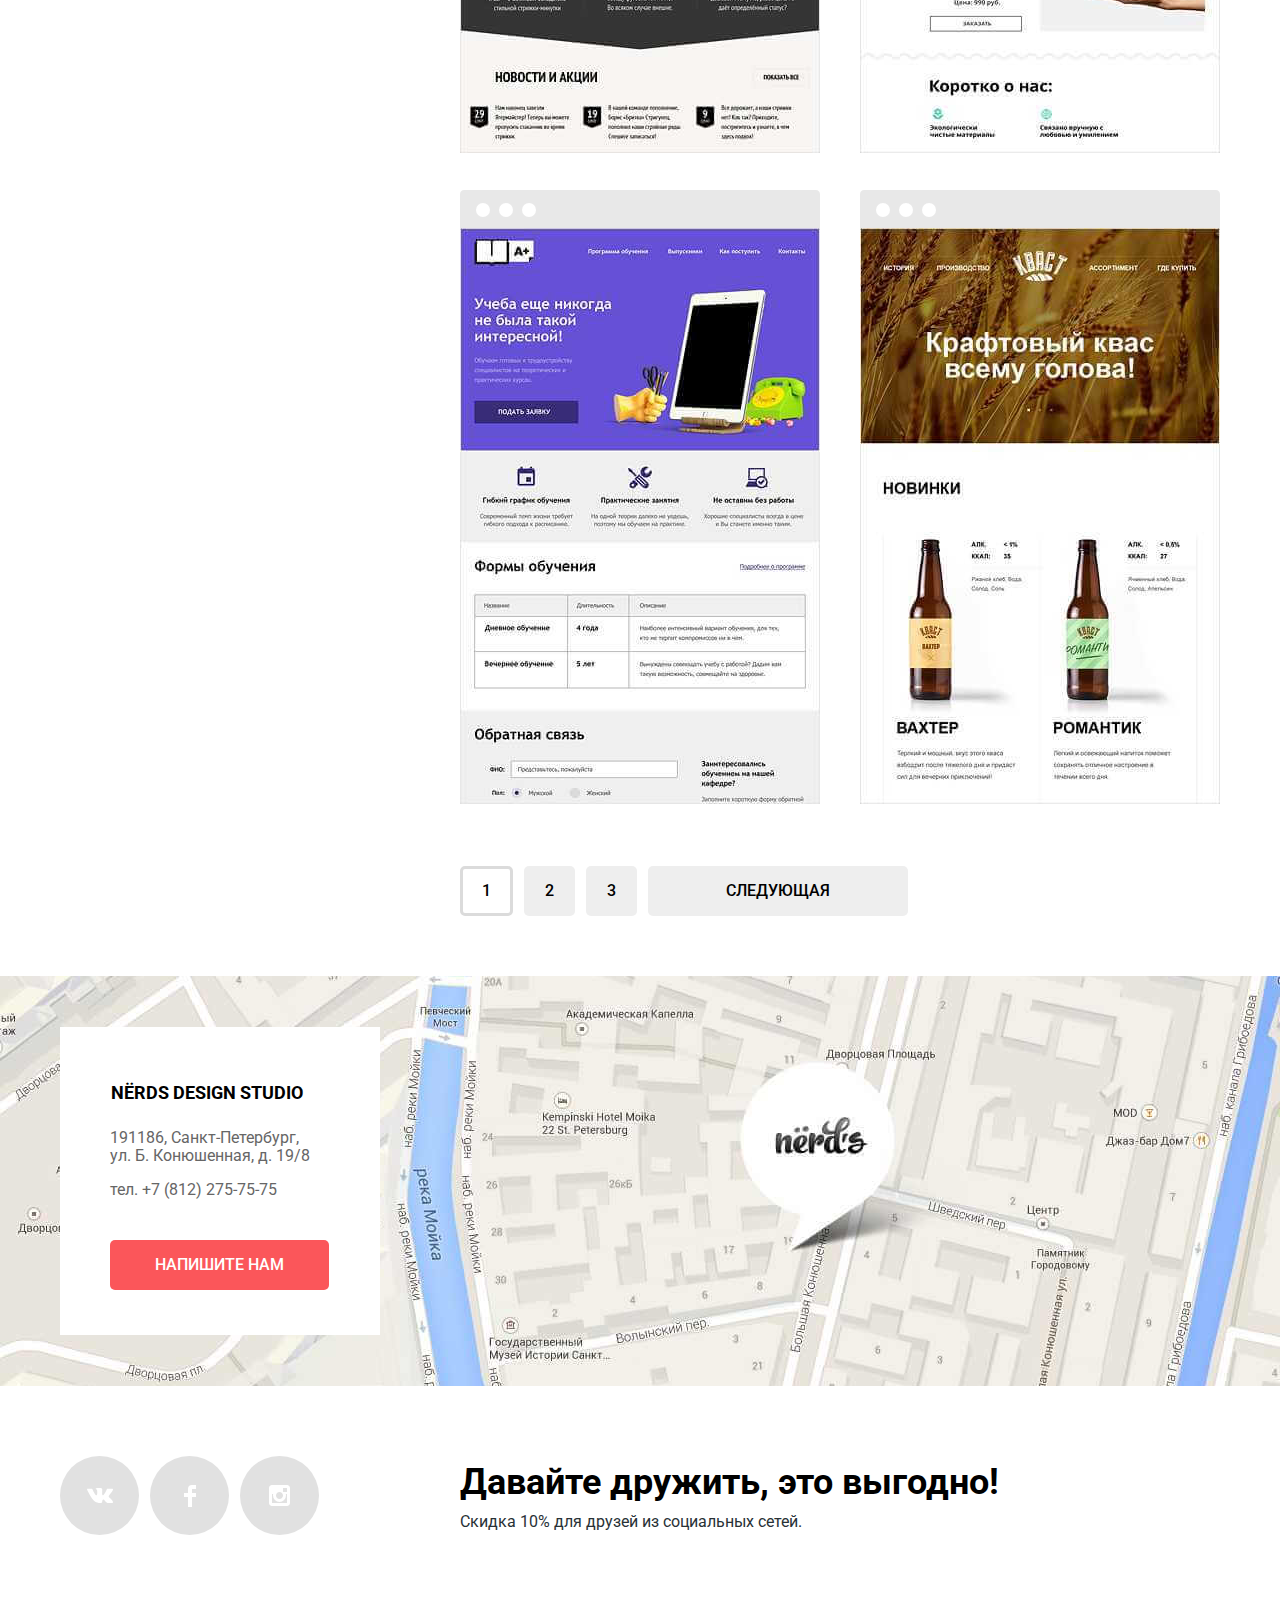
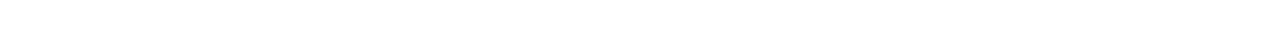
==== commit 73c4f1e5: "Completing" ====
--- a/catalog.html
+++ b/catalog.html
@@ -6,7 +6,7 @@
   <title>Дизайн-студия NERD'S</title>
   <link href="https://fonts.googleapis.com/css?family=Roboto:400,500,700&amp;subset=cyrillic" rel="stylesheet">
   <link href="css/normalize.css" rel="stylesheet">
-  <link href="css/style.css" rel="stylesheet">
+  <link href="css/style-min.css" rel="stylesheet">
 </head>
 
 <body class="catalog-page">
@@ -32,27 +32,31 @@
 
   <main class="main-catalog">
     <div class="wrapper">
-      <h2 class="visually-hidden">Каталог шаблонов</h2>
       <section class="filters">
+        <h2 class="visually-hidden">Каталог шаблонов</h2>
 
         <form class="filter" method="get" action="https://echo.htmlacademy.ru">
 
-        <fieldset class="filter-item">
-        <legend>Стоимость:</legend>
-        <div class="range-filter">
-          <div class="range-controls">
-            <div class="scale">
-              <div class="bar" style="width:65%"></div>
-            </div>
-            <div class="toggle toggle-min"></div>
-            <div class="toggle toggle-max"></div>
-          </div>
-          <div class="price-controls">
-            <label class="min-price">от <input name="min-price" type="text" value="0"></label>
-            <label class="max-price">до <input name="max-price" type="text" value="15000"></label>
-          </div>
-        </div>
-      </fieldset>
+          <fieldset class="filter-item">
+            <legend>Стоимость:</legend>
+            <div class="range-filter">
+              <div class="range-controls">
+                <div class="scale">
+                  <div class="bar" style="width:65%"></div>
+                </div>
+                <div class="toggle toggle-min"></div>
+                <div class="toggle toggle-max"></div>
+              </div>
+              <div class="price-controls">
+                <label class="min-price">от
+                  <input name="min-price" type="text" value="0">
+                </label>
+                <label class="max-price">до
+                  <input name="max-price" type="text" value="15000">
+                </label>
+              </div>
+            </div>
+          </fieldset>
 
 
           <fieldset class="grid-group">
@@ -80,7 +84,7 @@
                 <label for="slider-item">Слайдер</label>
               </li>
               <li class="filter-option">
-                <input class="visually-hidden filter-input filter-input-checkbox" type="checkbox" name="features" id="features-item" disabled>
+                <input class="visually-hidden filter-input filter-input-checkbox" type="checkbox" name="features" id="features-item">
                 <label for="features-item">Блок преимуществ</label>
               </li>
               <li class="filter-option">
@@ -103,15 +107,16 @@
       </section>
 
       <section class="catalog">
+        <h2 class="visually-hidden">Форма рассчета стоимости</h2>
         <div class="catalog-filter">
           <b>Сортировать:</b>
           <ul class="catalog-filter-menu">
-            <li class="filter-menu-item filter-menu-active">По цене</li>
+            <li class="filter-menu-item filter-menu-active"><a>По цене</a></li>
             <li class="filter-menu"><a href="#">По типу</a></li>
             <li class="filter-menu"><a href="#">По названию</a></li>
           </ul>
           <ul class="filter-triangles">
-            <li class="filter-triangle"><a class="filter-triangle-down" href="#"><span class="visually-hidden">по убыванию</span></a></li>
+            <li class="filter-triangle"><a class="filter-triangle-down filter-tiangle-active"><span class="visually-hidden">по убыванию</span></a></li>
             <li class="filter-triangle"><a class="filter-triangle-up" href="#"><span class="visually-hidden">по возрастанию</span></a></li>
           </ul>
         </div>
@@ -119,7 +124,7 @@
           <article class="product-item item-sedona">
             <h1 class="visually-hidden">Шаблон сайта Седона</h1>
             <div class="top">
-              <img src="img/browser.svg" width="360" height="43">
+              <img src="img/browser.svg" width="360" height="43" alt="Верхняя панель шаблона макета Седона">
             </div>
             <img src="img/img-sedona.jpg" width="360" height="575" alt="Макет Седона">
             <div class="product-description description-sedona">
@@ -131,7 +136,7 @@
           <article class="product-item item-pink">
             <h1 class="visually-hidden">Шаблон приложения Пинк</h1>
             <div class="top">
-              <img src="img/browser.svg" width="360" height="43">
+              <img src="img/browser.svg" width="360" height="43" alt="Верхняя панель шаблона макета Пинк">
             </div>
             <img src="img/img-pink.jpg" width="360" height="575" alt="Макет приложения Пинк">
             <div class="product-description description-pink">
@@ -143,7 +148,7 @@
           <article class="product-item item-barbershop">
             <h1 class="visually-hidden">Макет сайта Барбершоп</h1>
             <div class="top">
-              <img src="img/browser.svg" width="360" height="43">
+              <img src="img/browser.svg" width="360" height="43" alt="Верхняя панель шаблона макета Барбершоп">
             </div>
             <img src="img/img-barbershop.jpg" width="360" height="575" alt="Макет Барбершоп">
             <div class="product-description description-barbershop">
@@ -155,7 +160,7 @@
           <article class="product-item item-mishka">
             <h1 class="visually-hidden">Макет сайта Мишка</h1>
             <div class="top">
-              <img src="img/browser.svg" width="360" height="43">
+              <img src="img/browser.svg" width="360" height="43" alt="Верхняя панель шаблона макета Мишка">
             </div>
             <img src="img/img-mishka.jpg" width="360" height="575" alt="Макет интернет-магазина Мишка">
             <div class="product-description description-mishka">
@@ -166,7 +171,7 @@
           </article>
           <article class="product-item item-aplus">
             <div class="top">
-              <img src="img/browser.svg" width="360" height="43">
+              <img src="img/browser.svg" width="360" height="43" alt="Верхняя панель шаблона макета А Плюс">
             </div>
             <img src="img/img-aplus.jpg" width="360" height="575" alt="Макет А Плюс">
             <div class="product-description description-aplus">
@@ -178,7 +183,7 @@
           <article class="product-item item-kvast">
             <h1 class="visually-hidden">Макет сайта Кваст</h1>
             <div class="top">
-              <img src="img/browser.svg" width="360" height="43">
+              <img src="img/browser.svg" width="360" height="43" alt="Верхняя панель шаблона макета Кваст">
             </div>
             <img src="img/img-kvast.jpg" width="360" height="575" alt="Макет Кваст">
             <div class="product-description description-kvast">
@@ -204,8 +209,7 @@
       <h2 class="visually-hidden">Наши контакты и адрес на карте</h2>
       <div class="map-contacts">
         <h3>NЁRDS DESIGN STUDIO</h3>
-        <p>191186, Санкт-Петербург,
-          <br> ул. Б. Конюшенная, д. 19/8</p>
+        <p>191186, Санкт-Петербург, ул. Б. Конюшенная, д. 19/8</p>
         <p>тел. +7 (812) 275-75-75</p>
         <a class="button map-btn" href="#">Напишите нам</a>
       </div>
@@ -216,7 +220,7 @@
     <div class="wrapper">
       <ul class="footer-social">
         <li> <a class="social-icon vk-icon" href="#"><span class="visually-hidden">ВКонтакте</span></a> </li>
-        <li> <a class="social-icon fb-icon" href="#>"><span class="visually-hidden">Фейсбук</span></a> </li>
+        <li> <a class="social-icon fb-icon" href="#"><span class="visually-hidden">Фейсбук</span></a> </li>
         <li> <a class="social-icon insta-icon" href="#"><span class="visually-hidden">Инстаграм</span></a> </li>
       </ul>
       <p class="footer-promo">
--- a/css/style-min.css
+++ b/css/style-min.css
@@ -0,0 +1,175 @@
+body{margin:0;padding:0;font-family:"Roboto",Arial,sans-serif;font-size:16px;line-height:24px;font-weight:400;color:#283136;background-color:#fff}
+a{text-decoration:none}
+img{width:100%;height:auto}
+html{-webkit-box-sizing:border-box;box-sizing:border-box}
+*,*::before,*::after{-webkit-box-sizing:inherit;box-sizing:inherit}
+.visually-hidden:not(:focus):not(:active),input[type="checkbox"].visually-hidden,input[type="radio"].visually-hidden{position:absolute;width:1px;height:1px;margin:-1px;border:0;padding:0;white-space:nowrap;-webkit-clip-path:inset(100%);clip-path:inset(100%);clip:rect(0 0 0 0);overflow:hidden}
+.button{font:inherit;display:inline-block;padding:16px 40px;font-weight:500;line-height:18px;text-align:center;vertical-align:middle;text-transform:uppercase;color:#fff;border:none;border-radius:5px;background-color:#fb565a}
+.main-nav-menu,.sliders,.slider-switches,.descripion-services,.percent-ratio,.links-list,.footer-social{margin:0;padding:0;list-style:none}
+.main-header-logo img{width:160px;height:65px}
+.main-header-logo:hover{opacity:.8}
+.main-header-logo:focus,.main-header-logo:active{opacity:.3}
+.main-nav-menu a:hover{color:rgb(251,86,90)}
+.main-nav-menu a:focus,.main-nav-menu a:active{color:rgba(0,0,0,.3)}
+.main-header{background-color:#eee;margin-bottom:78px}
+.main-header .wrapper{width:1160px;margin:0 auto}
+.main-nav{display:-webkit-box;display:-ms-flexbox;display:flex;-webkit-box-align:center;-ms-flex-align:center;align-items:center;padding-top:50px}
+.main-header-logo{margin-right:200px}
+.main-nav-menu{display:-webkit-box;display:-ms-flexbox;display:flex;-ms-flex-wrap:wrap;flex-wrap:wrap;-webkit-box-align:center;-ms-flex-align:center;align-items:center;width:800px;margin-top:20px}
+.main-nav-menu li{margin-right:42px}
+.main-nav-menu .menu-item-cart{position:relative;margin-left:auto;margin-right:0;padding-left:45px}
+.menu-item-cart::before{content:"";position:absolute;width:18px;height:18px;top:8px;left:10px;background-image:url("../img/cart-icon.svg");background-repeat:no-repeat;background-position:0 0}
+.menu-item a{display:block;padding-bottom:5px;font-weight:500;line-height:30px;text-decoration:none;text-transform:uppercase;vertical-align:bottom;text-align:center;border:2px solid transparent;color:#000}
+.menu-item-active a{border-bottom-color:#fb565a}
+.slider-info{max-width:600px}
+.slider-info b{display:block;padding-top:73px;padding-bottom:25px;font-size:55px;font-weight:500;line-height:55px;color:#000}
+.slide-1{background-image:url(../img/slide1.png);background-repeat:no-repeat;background-position:430px 10px;padding-bottom:80px}
+.slide-2{background-image:url(../img/slide2.png);background-repeat:no-repeat;background-position:right 0;padding-bottom:80px}
+.slide-3{background-image:url(../img/slide3.png);background-repeat:no-repeat;background-position:right 10px;padding-bottom:80px}
+.header-info-btn{padding-left:55px;padding-right:55px}
+.header-info-btn:hover{background-color:#e74246}
+.header-info-btn:focus,.header-info-btn:active{opacity:.3;-webkit-box-shadow:inset 0 3px 0 rgba(0,1,1,.1);box-shadow:inset 0 3px 0 rgba(0,1,1,.1);background-color:#d7373b}
+.slider-info p{max-width:420px;margin:0;padding:0;padding-bottom:40px}
+.services .wrapper{width:1160px;margin:0 auto;display:-webkit-box;display:-ms-flexbox;display:flex;padding-bottom:80px}
+.services-item{margin-right:100px}
+.services-item img{min-width:300px}
+.services-item h3{margin:0;padding:0;padding-top:20px;padding-bottom:15px;font-size:24px;font-weight:700;line-height:30px;text-transform:uppercase}
+.services-item p{width:245px;margin:0;padding:0;padding-bottom:39px}
+a.red{background-color:#fb565a}
+a.red:hover{background-color:#e74246}
+a.red:focus{-webkit-box-shadow:inset 0 3px 0 rgba(0,1,1,.1);box-shadow:inset 0 3px 0 rgba(0,1,1,.1);background-color:#d7373b}
+a.green{background-color:#00ca74}
+a.green:hover{background-color:#00bc6c}
+a .green:focus{-webkit-box-shadow:inset 0 3px 0 rgba(0,1,1,.1);box-shadow:inset 0 3px 0 rgba(0,1,1,.1);background-color:#00aa62}
+a.yellow{background-color:#efc84a}
+a.yellow:hover{background-color:#eab534}
+a .yellow:focus{-webkit-box-shadow:inset 0 3px 0 rgba(0,1,1,.1);box-shadow:inset 0 3px 0 rgba(0,1,1,.1);background-color:#e5a722}
+.description .wrapper{width:1160px;margin-bottom:72px;padding-bottom:49px;margin:0 auto;display:-webkit-box;display:-ms-flexbox;display:flex;-webkit-box-pack:justify;-ms-flex-pack:justify;justify-content:space-between;border:2px solid #f1f1f1;border-left:transparent;border-right:transparent}
+.description-block-left{width:680px;padding-top:70px}
+.description-block-left b{display:block;font-size:45px;font-weight:500;line-height:45px;padding-bottom:35px}
+.description-block-left p{margin:0;padding:0;padding-bottom:39px}
+.description-block-left strong{display:block;padding-bottom:25px;text-transform:uppercase}
+.description-block-left li{position:relative;padding-left:37px;margin-bottom:25px}
+.description-block-left li:first-child::before{content:"";position:absolute;top:10px;left:0;width:25px;height:25px;border:2px solid transparent;border-top-color:#fb565a}
+.description-block-left li:nth-child(2)::before{content:"";position:absolute;top:10px;left:0;width:25px;height:25px;border:2px solid transparent;border-top-color:#fb565a}
+.description-block-left li:nth-child(3)::before{content:"";position:absolute;top:10px;left:0;width:25px;height:25px;border:2px solid transparent;border-top-color:#fb565a}
+.description-block-right{width:360px;padding-top:40px}
+.description-block-right strong{display:block;font-size:16px;font-weight:700;line-height:24px;text-align:center;text-transform:uppercase;color:#000;padding-top:30px;padding-bottom:55px}
+.percent-ratio{display:-webkit-box;display:-ms-flexbox;display:flex;margin:0;padding:0}
+.percent-ratio li{margin-right:25px}
+.percent-ratio li:last-child{margin-right:0}
+.percent-ratio b{font-size:45px;font-weight:700;line-height:10.06px;color:#000}
+.percent-ratio sup{vertical-align:top;font-size:26px;line-height:24px;font-weight:700;color:#000}
+.percent-ratio span{display:block;margin-top:15px}
+.links .wrapper{width:1160px;margin:0 auto;margin-bottom:77px}
+.links-list{display:-webkit-box;display:-ms-flexbox;display:flex;-webkit-box-pack:justify;-ms-flex-pack:justify;justify-content:space-between;border-bottom:2px solid #f1f1f1}
+.links-list li{position:relative}
+.links-list li:first-child::before{content:"";position:absolute;top:65px;right:-0;width:52px;height:52px;border:2px solid transparent;border-right-color:#f1f1f1}
+.links-list li:nth-child(2)::before{content:"";position:absolute;top:65px;right:-4px;width:52px;height:52px;border:2px solid transparent;border-right-color:#f1f1f1}
+.links-list li:nth-child(3)::before{content:"";position:absolute;top:65px;right:-4px;width:52px;height:52px;border:2px solid transparent;border-right-color:#f1f1f1}
+.links-list img{opacity:.2}
+.links-list img:hover{opacity:1}
+.links-list img:active{opacity:.1}
+.map{background-image:url("../img/map-group.jpg");background-repeat:no-repeat;background-position:center}
+.map .wrapper{width:1160px;margin:0 auto;border-top:1px solid transparent;border-bottom:1px solid transparent}
+.map-contacts{width:320px;margin-top:50px;padding-left:50px;margin-bottom:50px;background-color:#fff}
+.map-contacts h3{margin:0;padding:0;margin-top:50px;margin-bottom:20px;padding-top:50px;font-size:18px;font-weight:700;line-height:30px;color:#000;text-align:left;border:1px solid transparent;text-transform:uppercase}
+.map-contacts p{width:210px;color:#666;line-height:18px}
+.map-btn{margin-top:25px;margin-bottom:45px;padding:16px 45px}
+.main-footer{margin-bottom:90px}
+.main-footer .wrapper{width:1160px;margin:0 auto;display:-webkit-box;display:-ms-flexbox;display:flex;-webkit-box-pack:start;-ms-flex-pack:start;justify-content:flex-start}
+.footer-social{display:-webkit-box;display:-ms-flexbox;display:flex;margin:0;padding:0;margin-top:70px;margin-right:140px;width:260px;-webkit-box-pack:justify;-ms-flex-pack:justify;justify-content:space-between}
+.footer-social a{position:relative;display:block;width:80px}
+.vk-icon::before{content:"";position:absolute;width:79px;height:79px;border-radius:50%;background-image:url("../img/vk-icon.svg");background-repeat:no-repeat;background-position:center;background-color:#e1e1e1}
+.fb-icon::before{content:"";position:absolute;width:79px;height:79px;border-radius:50%;background-image:url("../img/fb-icon.svg");background-repeat:no-repeat;background-position:center;background-color:#e1e1e1}
+.insta-icon::before{content:"";position:absolute;width:79px;height:79px;border-radius:50%;background-image:url("../img/insta-icon.svg");background-repeat:no-repeat;background-position:center;background-color:#e1e1e1}
+.footer-social a:hover::before{background-color:#e74246}
+.footer-social a:focus::before,.footer-social a:active::before{-webkit-box-shadow:inset 0 3px 0 rgba(0,1,1,.1);box-shadow:inset 0 3px 0 rgba(0,1,1,.1);background-color:#d7373b}
+.footer-promo b{display:block;-webkit-box-sizing:content-box;box-sizing:content-box;padding-top:62px;padding-bottom:10px;font-size:36px;font-weight:700;line-height:36px;color:#000}
+.footer-promo span{display:block}
+.catalog-page .main-header{margin-bottom:58px}
+.main-header h1{margin:0;padding:0;font-size:55px;font-weight:500;line-height:55px;color:#000;text-align:center;padding-top:73px;padding-bottom:110px}
+.catalog-page .main-header{margin-bottom:55px}
+.main-catalog .wrapper{width:1160px;margin:0 auto;display:-webkit-box;display:-ms-flexbox;display:flex;-webkit-box-pack:justify;-ms-flex-pack:justify;justify-content:space-between;margin-bottom:60px}
+.filters{width:260px}
+.filter fieldset{margin:0;padding:0;border:none}
+.filter legend{margin-bottom:15px;font-size:18px;font-weight:700;line-height:30px;text-transform:uppercase;color:#000}
+.filter-item legend{margin-bottom:40px}
+.range-controls{position:relative;height:82px;margin-bottom:15px;padding-top:43px;padding-right:20px;padding-left:20px;background-color:#f1f1f1;border-radius:5px}
+.range-controls .scale{height:2px;background:#d7dcde}
+.range-controls .bar{width:70%;height:2px;background:#00ca74}
+.range-controls .toggle{position:absolute;top:35px;left:0;width:20px;height:20px;padding:0;border:8px solid #fff;background-color:#ababab;-webkit-box-shadow:0 2px 1px 0 #cfcfcf;box-shadow:0 2px 1px 0 #cfcfcf;border-radius:50%;cursor:pointer}
+.range-controls .toggle-min{left:20px}
+.range-controls .toggle-max{left:160px}
+.price-controls{font-size:0;margin-bottom:60px}
+.price-controls label{display:inline-block;width:50%;font-size:16px;text-transform:uppercase}
+.price-controls input{width:80px;padding:6px 10px;margin-left:10px;font:inherit;text-align:center;border:none;border-radius:5px;background:#f1f1f1}
+.max-price{text-align:right}
+.filters ul{margin:0;padding:0;list-style:none;line-height:20px;color:#283136}
+.filter-option{margin-bottom:20px;padding-left:35px}
+.grid-group .filter-option:last-child{margin-bottom:44px}
+.filter-option label{position:relative;display:block;color:#283136;cursor:pointer;-webkit-user-select:none;-moz-user-select:none;-ms-user-select:none;user-select:none}
+.filter-input-radio + label::before{content:"";position:absolute;top:-3px;left:-34px;width:27px;height:27px;background-image:url("../img/radio-off.svg");background-repeat:no-repeat;background-position:center;opacity:.4}
+.filter-input-radio:hover + label::before,.filter-input-radio:checked:hover + label::after,.filter-input-checkbox:hover + label::before,.filter-input-checkbox:checked:hover + label::after{opacity:1}
+.filter-input-radio:checked + label::after{content:"";position:absolute;top:-3px;left:-34px;width:27px;height:27px;background-image:url("../img/radio-on.svg");background-repeat:no-repeat;background-position:center;opacity:.4}
+.filter-input-checkbox + label::before{content:"";position:absolute;top:0;left:-34px;width:23px;height:23px;background-image:url("../img/checkbox-off.svg");background-repeat:no-repeat;background-position:center;opacity:.4}
+.filter-input-checkbox:checked + label::after{content:"";position:absolute;top:0;left:-32px;width:23px;height:23px;background-image:url("../img/checkbox-on.svg");background-repeat:no-repeat;background-position:center;opacity:.4}
+.filter-input-checkbox:hover + label{color:#000}
+.filter-input:disabled + label{opacity:.3}
+.filter-button{display:inline-block;margin-top:28px;padding:16px 90px;font-weight:500;text-align:center;vertical-align:middle;border-radius:5px;text-transform:uppercase;color:#000;background-color:#eee}
+.filter-button:hover{background-color:#dfdfdf}
+.filter-button:focus,.filter-button:active{-webkit-box-shadow:inset 0 3px 0 rgba(0,1,1,.1);box-shadow:inset 0 3px 0 rgba(0,1,1,.1);background-color:#d5d5d5}
+.catalog{display:-webkit-box;display:-ms-flexbox;display:flex;-webkit-box-orient:vertical;-webkit-box-direction:normal;-ms-flex-direction:column;flex-direction:column;width:760px}
+.catalog-filter{display:-webkit-box;display:-ms-flexbox;display:flex;width:760px;margin-bottom:55px}
+.catalog-filter-menu{display:-webkit-box;display:-ms-flexbox;display:flex;margin:0;padding:0;list-style:none}
+.catalog-filter-menu li{margin-right:25px}
+.catalog-filter b{margin-right:265px;font-size:18px;font-weight:700;line-height:18px;text-transform:uppercase}
+.catalog-filter-menu .filter-menu-active{font-size:14px;font-weight:400;line-height:18px;color:#000;text-transform:uppercase}
+.catalog-filter .filter-menu a{display:block;opacity:.3;color:#000;font-size:14px;font-weight:400;line-height:18px;text-transform:uppercase}
+.filter-menu a:hover{opacity:.6}
+.filter-menu a:focus{opacity:1}
+.filter-triangles{margin:0;padding:0;margin-right:0;margin-left:auto;list-style:none;display:-webkit-box;display:-ms-flexbox;display:flex}
+.filter-triangles a{position:relative;display:block;width:30px}
+.filter-triangle-down::before{content:"";position:absolute;width:15px;height:15px;top:0;left:20px;background-image:url("../img/icon-down-dir.svg");background-repeat:no-repeat;background-position:center;color:#000;opacity:.2}
+.filter-triangle-up::before{content:"";position:absolute;width:15px;height:15px;top:0;left:20px;background-image:url("../img/icon-up-dir.svg");background-repeat:no-repeat;background-position:center;color:#000;opacity:.2}
+.filter-triangle:hover .filter-triangle-down::before,.filter-triangle:hover .filter-triangle-up::before{opacity:.6}
+.filter-triangle:active .filter-triangle-down::before{opacity:1}
+.filter-triangle:active .filter-triangle-up::before{opacity:1}
+.filter-tiangle-active.filter-triangle-down::before{opacity:1}
+.catalog-product{display:-webkit-box;display:-ms-flexbox;display:flex;-ms-flex-wrap:wrap;flex-wrap:wrap;-webkit-box-pack:justify;-ms-flex-pack:justify;justify-content:space-between;margin-bottom:25px}
+.catalog-product article{width:360px;margin-bottom:30px}
+.product-item .top{opacity:.12;margin-bottom:-9px}
+.product-description{width:360px;text-align:center;background-color:#eee}
+.product-description h3{margin:0;margin-top:25px;margin-bottom:12px;padding:0;font-size:18px;font-weight:700;line-height:30px;text-transform:uppercase;color:#000}
+.product-description p{margin:0;padding:0;width:225px;margin-left:70px;margin-bottom:25px;color:#666}
+.product-description .product-description-btn{margin-bottom:38px;padding:15px 60px;cursor:pointer}
+.product-description-btn:hover{background-color:#e74246}
+.product-description-btn:active{-webkit-box-shadow:inset 0 3px 0 rgba(0,1,1,.1);box-shadow:inset 0 3px 0 rgba(0,1,1,.1);background-color:#d7373b}
+.item-sedona,.item-pink,.item-barbershop,.item-mishka,.item-aplus,.item-kvast{position:relative}
+.description-sedona,.description-pink,.description-barbershop,.description-mishka,.description-aplus,.description-kvast{position:absolute;top:385px;display:none}
+.item-sedona:hover .description-sedona,.item-pink:hover .description-pink,.item-barbershop:hover .description-barbershop,.item-mishka:hover .description-mishka,.item-aplus:hover .description-aplus,.item-kvast:hover .description-kvast{display:block}
+.item-sedona:hover .top,.item-pink:hover .top,.item-barbershop:hover .top,.item-mishka:hover .top,.item-aplus:hover .top,.item-kvast:hover .top{opacity:1}
+.pagination-list{margin:0;padding:0;list-style:none;display:-webkit-box;display:-ms-flexbox;display:flex;width:443px}
+.pagination-list li{margin-right:11px}
+.pagination-list li:last-child{margin-right:0}
+.pagination-item a{display:inline-block;padding:13px 21px;text-align:center;vertical-align:middle;border-radius:5px;color:#000;font-weight:500;background-color:#eee}
+.pagination-item-active a{display:inline-block;padding:10px 19px;border:3px solid #dbdbdb;border-radius:5px;background-color:#fff}
+.pagination-list .pagination-item-active a:hover,.pagination-list .pagination-item-active a:focus,.pagination-list .pagination-item-active a:active{border:3px solid #dbdbdb;background-color:#fff}
+.pagination-item a:hover{background-color:#dfdfdf}
+.pagination-item a:focus,.pagination-item a:active{-webkit-box-shadow:inset 0 3px 0 rgba(0,1,1,.1);box-shadow:inset 0 3px 0 rgba(0,1,1,.1);background-color:#d5d5d5}
+.pagination-button a{display:inline-block;padding:13px 78px;font-weight:500;font-size:16px;text-align:center;vertical-align:middle;border-radius:5px;text-transform:uppercase;background-color:#eee}
+.modal{display:none;position:relative;z-index:2;width:960px;margin:0 auto;background-color:#fff;border:1px solid transparent;-webkit-box-shadow:0 20px 40px rgba(0,1,1,.75);box-shadow:0 20px 40px rgba(0,1,1,.75)}
+.modal .wrapper{width:760px;margin:0 auto}
+.modal h2{margin:0;padding:0;padding-top:70px;margin-bottom:40px;font-size:45px;font-weight:500;line-height:45px;color:#000}
+.modal-form{display:-webkit-box;display:-ms-flexbox;display:flex;-ms-flex-wrap:wrap;flex-wrap:wrap;-webkit-box-pack:justify;-ms-flex-pack:justify;justify-content:space-between;width:760px}
+.modal input{width:360px;padding-left:15px;margin-bottom:30px;padding-top:13px;padding-bottom:15px}
+.modal p{margin:0;padding:0}
+.modal input,.modal textarea{font:inherit;-webkit-box-sizing:border-box;box-sizing:border-box;opacity:.5;color:#444;background-color:#fff;border:2px solid #d7dcde;border-radius:5px}
+.modal input:hover{border:2px solid #b4b9bb}
+.modal input:focus{opacity:1;color:#444;border:2px solid #000}
+.modal label{display:block;margin-bottom:12px;font-weight:700}
+.modal textarea{width:760px;padding-top:14px;padding-bottom:60px;margin-bottom:40px}
+button[type="submit"]{display:inline-block;padding:15px 84px;margin-bottom:80px}
+.modal-close{position:absolute;display:block;top:75px;right:88px;width:21px;height:21px;background-image:url("../img/close-cross.svg");background-repeat:no-repeat;background-position:center;opacity:.3;cursor:pointer}
+.modal-close:hover{opacity:1}
+.modal-close:focus,.modal-close:active{opacity:.1}
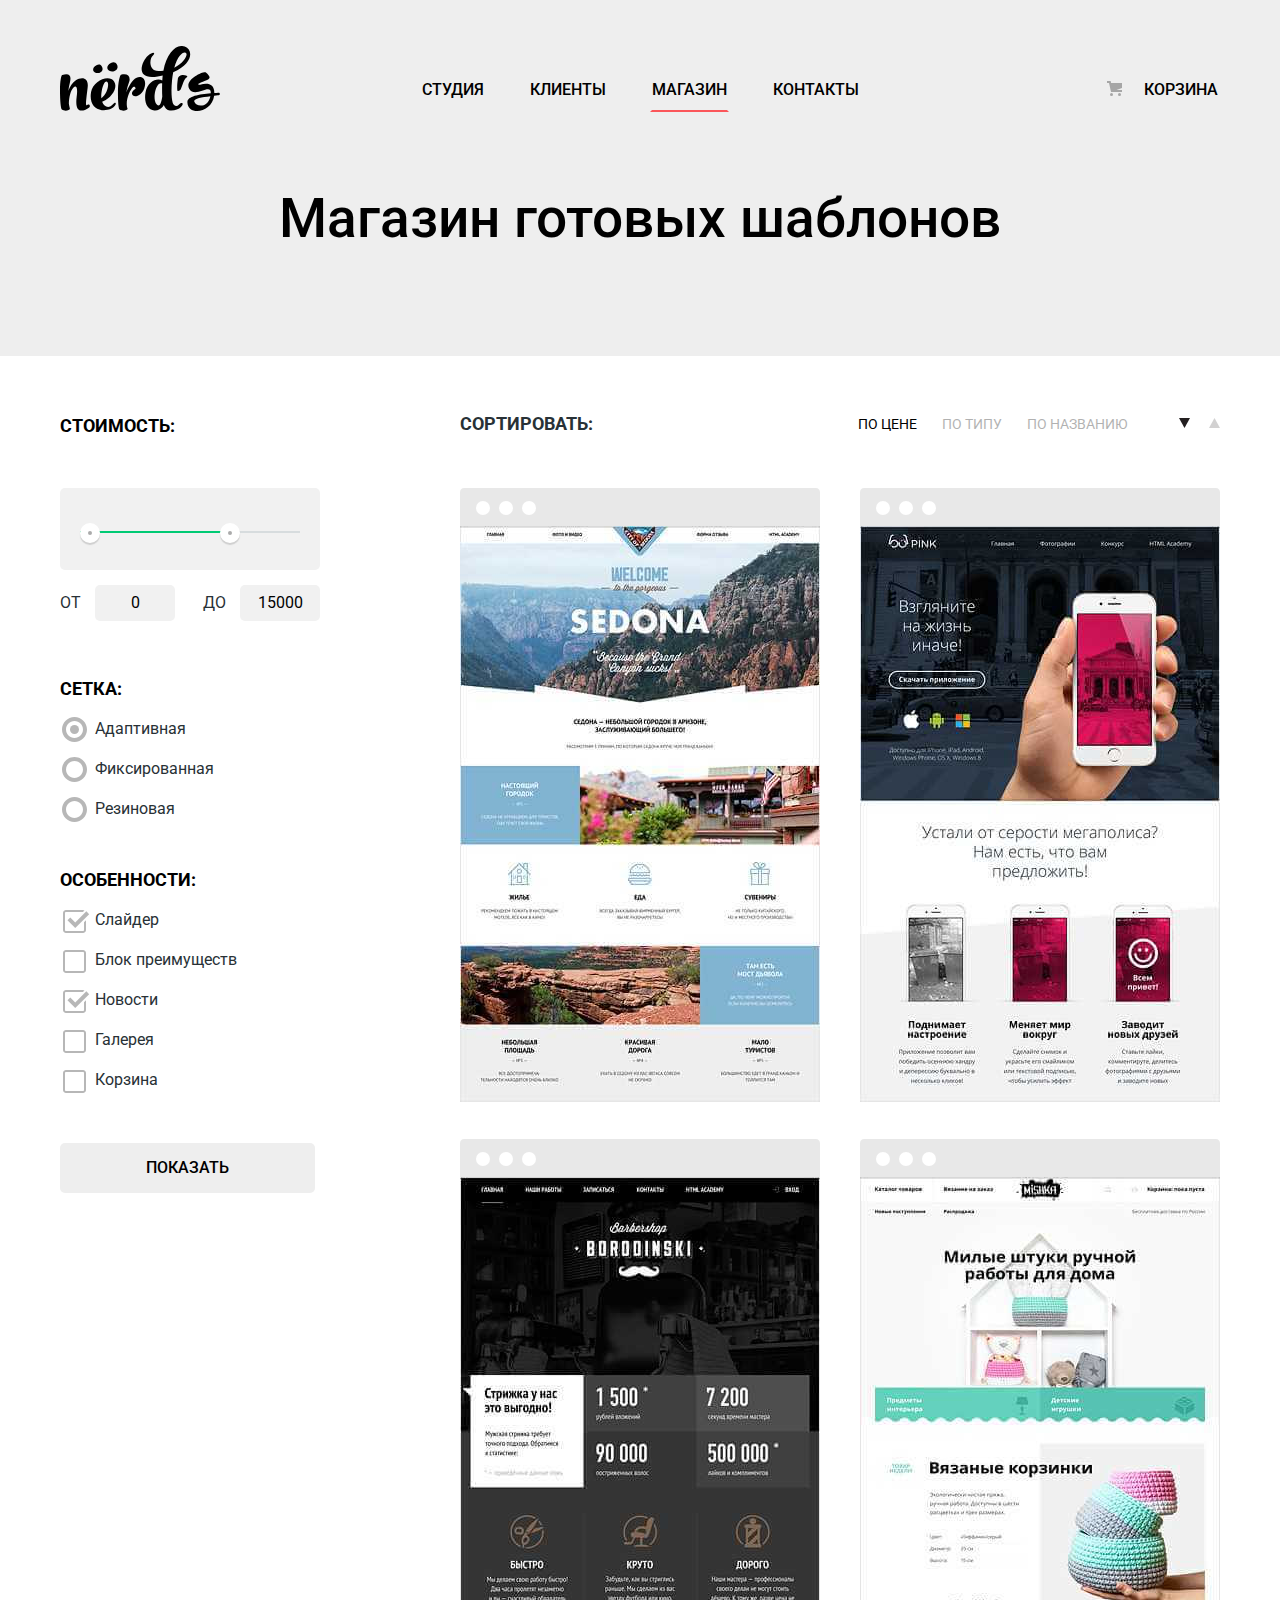
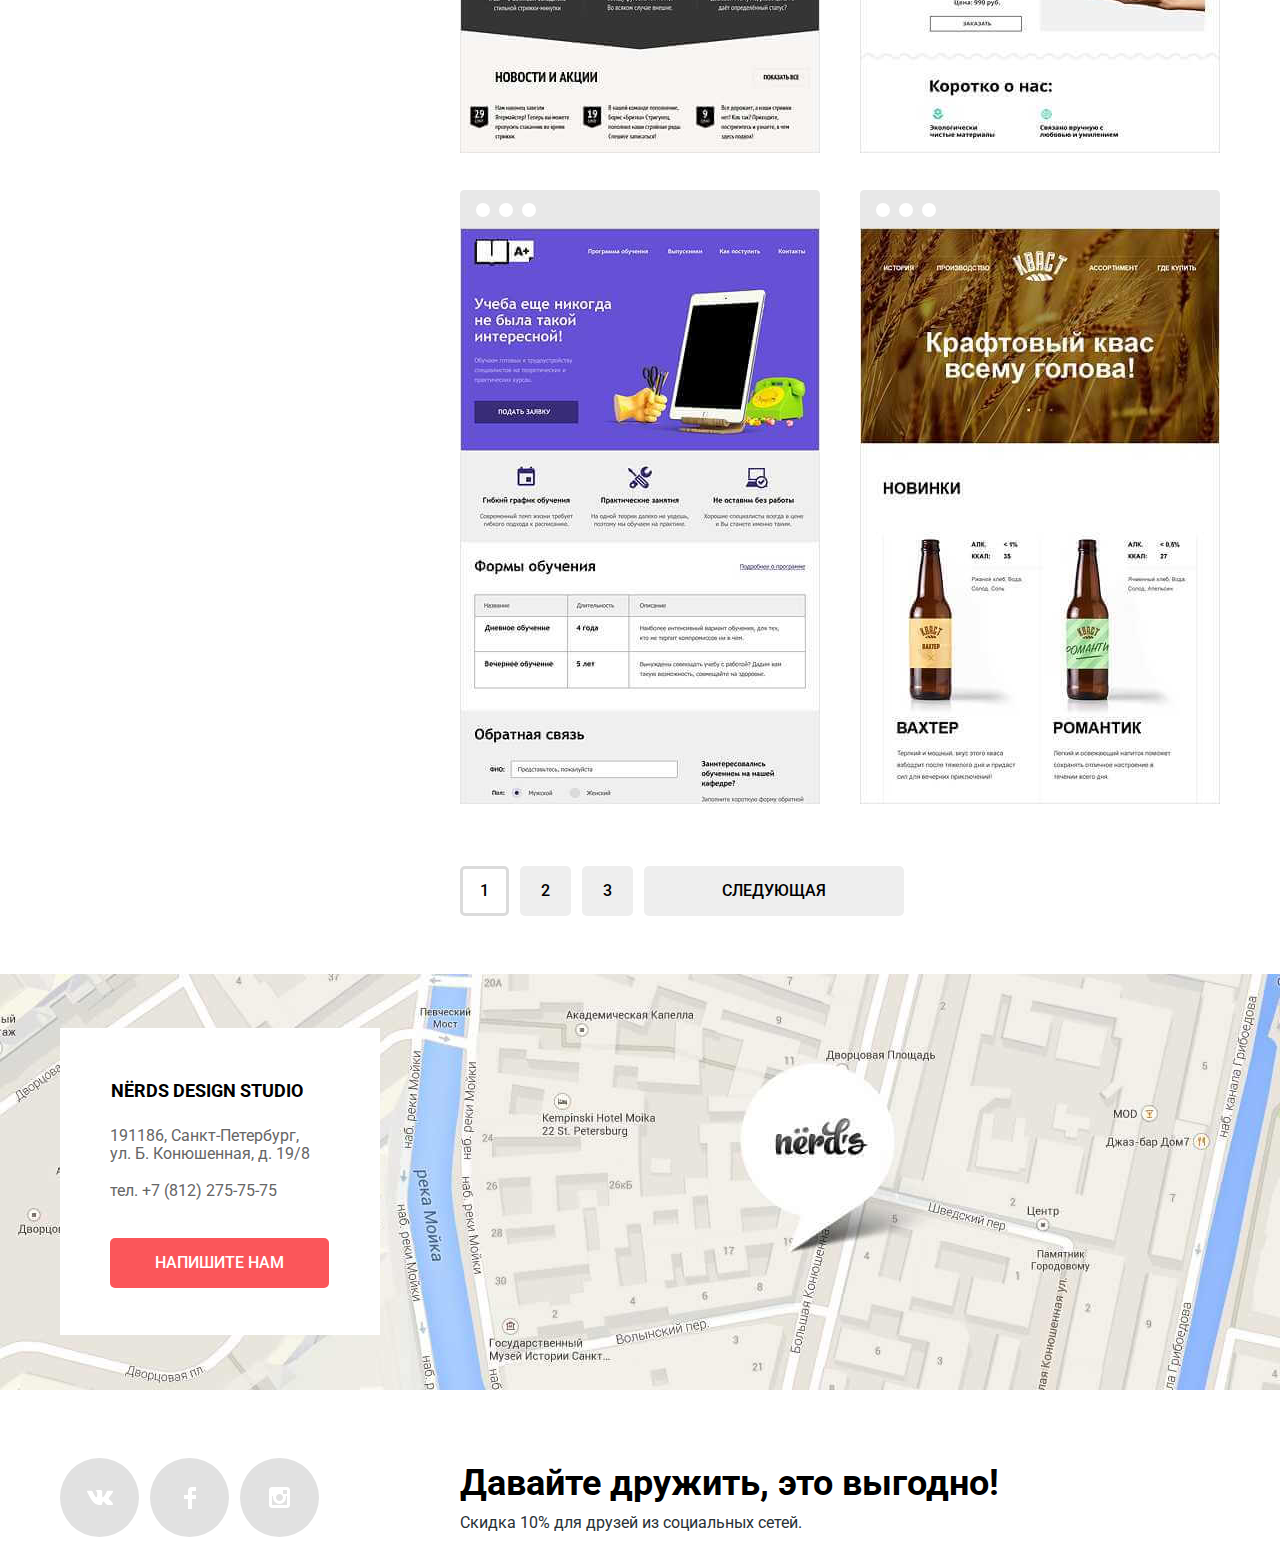
==== commit 1d97de23: "-" ====
--- a/catalog.html
+++ b/catalog.html
@@ -1,6 +1,5 @@
 <!DOCTYPE html>
 <html lang="ru">
-
 <head>
   <meta charset="UTF-8">
   <title>Дизайн-студия NERD'S</title>
@@ -8,12 +7,10 @@
   <link href="css/normalize.css" rel="stylesheet">
   <link href="css/style-min.css" rel="stylesheet">
 </head>
-
 <body class="catalog-page">
   <header class="main-header">
     <div class="wrapper">
       <nav class="main-nav">
-
         <a class="main-header-logo" href="index.html">
           <img src="img/nerds-logo.svg" width="160" height="65" alt="Логотип">
         </a>
@@ -24,19 +21,15 @@
           <li class="menu-item"><a href="contacts.html">Контакты</a></li>
           <li class="menu-item menu-item-cart"><a href="cart.html">Корзина</a></li>
         </ul>
-
       </nav>
       <h1>Магазин готовых шаблонов</h1>
     </div>
   </header>
-
   <main class="main-catalog">
     <div class="wrapper">
       <section class="filters">
         <h2 class="visually-hidden">Каталог шаблонов</h2>
-
         <form class="filter" method="get" action="https://echo.htmlacademy.ru">
-
           <fieldset class="filter-item">
             <legend>Стоимость:</legend>
             <div class="range-filter">
@@ -57,8 +50,6 @@
               </div>
             </div>
           </fieldset>
-
-
           <fieldset class="grid-group">
             <legend>Сетка:</legend>
             <ul>
@@ -76,7 +67,7 @@
               </li>
             </ul>
           </fieldset>
-          <fieldset>
+          <fieldset class="features">
             <legend>Особенности:</legend>
             <ul>
               <li class="filter-option">
@@ -103,9 +94,7 @@
           </fieldset>
           <button type="submit" class="filter-button button">Показать</button>
         </form>
-
       </section>
-
       <section class="catalog">
         <h2 class="visually-hidden">Форма рассчета стоимости</h2>
         <div class="catalog-filter">
@@ -129,7 +118,7 @@
             <img src="img/img-sedona.jpg" width="360" height="575" alt="Макет Седона">
             <div class="product-description description-sedona">
               <a href="#"><h3>Sedona</h3></a>
-              <p>Информационный сайт<br> для туристов</p>
+              <p>Информационный сайт для туристов</p>
               <a class="button product-description-btn" href="#">9 900 руб.</a>
             </div>
           </article>
@@ -153,7 +142,7 @@
             <img src="img/img-barbershop.jpg" width="360" height="575" alt="Макет Барбершоп">
             <div class="product-description description-barbershop">
               <a href="#"><h3>Barbershop</h3></a>
-              <p>Сайт салоны красоты.<br> Для мужчин, да.</p>
+              <p>Сайт салоны красоты. Для мужчин, да.</p>
               <a class="button product-description-btn" href="#">9 900 руб.</a>
             </div>
           </article>
@@ -165,7 +154,7 @@
             <img src="img/img-mishka.jpg" width="360" height="575" alt="Макет интернет-магазина Мишка">
             <div class="product-description description-mishka">
               <a href="#"><h3>MISHKA</h3></a>
-              <p>Интернет-магазин<br> вязаных игрушек</p>
+              <p>Интернет-магазин вязаных игрушек</p>
               <a class="button product-description-btn" href="#">9 900 руб.</a>
             </div>
           </article>
@@ -201,9 +190,7 @@
         </ul>
       </section>
     </div>
-
   </main>
-
   <section class="map">
     <div class="wrapper">
       <h2 class="visually-hidden">Наши контакты и адрес на карте</h2>
@@ -215,13 +202,12 @@
       </div>
     </div>
   </section>
-
   <footer class="main-footer">
     <div class="wrapper">
       <ul class="footer-social">
-        <li> <a class="social-icon vk-icon" href="#"><span class="visually-hidden">ВКонтакте</span></a> </li>
-        <li> <a class="social-icon fb-icon" href="#"><span class="visually-hidden">Фейсбук</span></a> </li>
-        <li> <a class="social-icon insta-icon" href="#"><span class="visually-hidden">Инстаграм</span></a> </li>
+        <li><a class="social-icon vk-icon" href="#"><span class="visually-hidden">ВКонтакте</span></a></li>
+        <li><a class="social-icon fb-icon" href="#"><span class="visually-hidden">Фейсбук</span></a></li>
+        <li><a class="social-icon insta-icon" href="#"><span class="visually-hidden">Инстаграм</span></a> </li>
       </ul>
       <p class="footer-promo">
         <b>Давайте дружить, это выгодно!</b>
@@ -229,7 +215,6 @@
       </p>
     </div>
   </footer>
-
   <section class="modal">
     <div class="wrapper">
       <h2>Напишите нам</h2>
@@ -253,7 +238,5 @@
       <span class="modal-close"><span class="visually-hidden">закрыть модальное окно</span></span>
     </div>
   </section>
-
 </body>
-
 </html>
--- a/css/style-min.css
+++ b/css/style-min.css
@@ -11,9 +11,9 @@
 .main-header-logo:focus,.main-header-logo:active{opacity:.3}
 .main-nav-menu a:hover{color:rgb(251,86,90)}
 .main-nav-menu a:focus,.main-nav-menu a:active{color:rgba(0,0,0,.3)}
-.main-header{background-color:#eee;margin-bottom:78px}
+.main-header{background-color:#eee;margin-bottom:81px}
 .main-header .wrapper{width:1160px;margin:0 auto}
-.main-nav{display:-webkit-box;display:-ms-flexbox;display:flex;-webkit-box-align:center;-ms-flex-align:center;align-items:center;padding-top:50px}
+.main-nav{display:-webkit-box;display:-ms-flexbox;display:flex;-webkit-box-align:center;-ms-flex-align:center;align-items:center;padding-top:46px}
 .main-header-logo{margin-right:200px}
 .main-nav-menu{display:-webkit-box;display:-ms-flexbox;display:flex;-ms-flex-wrap:wrap;flex-wrap:wrap;-webkit-box-align:center;-ms-flex-align:center;align-items:center;width:800px;margin-top:20px}
 .main-nav-menu li{margin-right:42px}
@@ -21,9 +21,14 @@
 .menu-item-cart::before{content:"";position:absolute;width:18px;height:18px;top:8px;left:10px;background-image:url("../img/cart-icon.svg");background-repeat:no-repeat;background-position:0 0}
 .menu-item a{display:block;padding-bottom:5px;font-weight:500;line-height:30px;text-decoration:none;text-transform:uppercase;vertical-align:bottom;text-align:center;border:2px solid transparent;color:#000}
 .menu-item-active a{border-bottom-color:#fb565a}
+.header-slider{position:relative}
+.slider-switches{position:absolute;z-index:1;top:312px;left:50%;margin-left:-43px;display:flex;justify-content:space-between;width:86px}
+.slider-switches .checked{position:relative}
+.checked::before{content:"";position:absolute;top:5px;left:5px;width:8px;height:8px;border:2px solid #c1c1c1;border-radius:50px}
+.slider-switches span{display:block;width:18px;height:18px;border-radius:50%;background-color:#fff}
 .slider-info{max-width:600px}
 .slider-info b{display:block;padding-top:73px;padding-bottom:25px;font-size:55px;font-weight:500;line-height:55px;color:#000}
-.slide-1{background-image:url(../img/slide1.png);background-repeat:no-repeat;background-position:430px 10px;padding-bottom:80px}
+.slide-1{background-image:url(../img/slide1.png);background-repeat:no-repeat;background-position:430px bottom;padding-bottom:81px}
 .slide-2{background-image:url(../img/slide2.png);background-repeat:no-repeat;background-position:right 0;padding-bottom:80px}
 .slide-3{background-image:url(../img/slide3.png);background-repeat:no-repeat;background-position:right 10px;padding-bottom:80px}
 .header-info-btn{padding-left:55px;padding-right:55px}
@@ -34,7 +39,7 @@
 .services-item{margin-right:100px}
 .services-item img{min-width:300px}
 .services-item h3{margin:0;padding:0;padding-top:20px;padding-bottom:15px;font-size:24px;font-weight:700;line-height:30px;text-transform:uppercase}
-.services-item p{width:245px;margin:0;padding:0;padding-bottom:39px}
+.services-item p{width:245px;margin:0;padding:0;margin-bottom:31px}
 a.red{background-color:#fb565a}
 a.red:hover{background-color:#e74246}
 a.red:focus{-webkit-box-shadow:inset 0 3px 0 rgba(0,1,1,.1);box-shadow:inset 0 3px 0 rgba(0,1,1,.1);background-color:#d7373b}
@@ -45,63 +50,66 @@
 a.yellow:hover{background-color:#eab534}
 a .yellow:focus{-webkit-box-shadow:inset 0 3px 0 rgba(0,1,1,.1);box-shadow:inset 0 3px 0 rgba(0,1,1,.1);background-color:#e5a722}
 .description .wrapper{width:1160px;margin-bottom:72px;padding-bottom:49px;margin:0 auto;display:-webkit-box;display:-ms-flexbox;display:flex;-webkit-box-pack:justify;-ms-flex-pack:justify;justify-content:space-between;border:2px solid #f1f1f1;border-left:transparent;border-right:transparent}
-.description-block-left{width:680px;padding-top:70px}
-.description-block-left b{display:block;font-size:45px;font-weight:500;line-height:45px;padding-bottom:35px}
-.description-block-left p{margin:0;padding:0;padding-bottom:39px}
+.description-block-left{width:680px;padding-top:74px}
+.description-block-left b{display:block;font-size:45px;font-weight:500;line-height:45px;margin-bottom:33px}
+.description-block-left p{margin:0;padding:0;margin-bottom:39px}
 .description-block-left strong{display:block;padding-bottom:25px;text-transform:uppercase}
-.description-block-left li{position:relative;padding-left:37px;margin-bottom:25px}
+.description-block-left li{position:relative;padding-left:37px;margin-bottom:23px}
 .description-block-left li:first-child::before{content:"";position:absolute;top:10px;left:0;width:25px;height:25px;border:2px solid transparent;border-top-color:#fb565a}
 .description-block-left li:nth-child(2)::before{content:"";position:absolute;top:10px;left:0;width:25px;height:25px;border:2px solid transparent;border-top-color:#fb565a}
 .description-block-left li:nth-child(3)::before{content:"";position:absolute;top:10px;left:0;width:25px;height:25px;border:2px solid transparent;border-top-color:#fb565a}
 .description-block-right{width:360px;padding-top:40px}
-.description-block-right strong{display:block;font-size:16px;font-weight:700;line-height:24px;text-align:center;text-transform:uppercase;color:#000;padding-top:30px;padding-bottom:55px}
+.description-block-right strong{display:block;font-size:16px;font-weight:700;line-height:24px;text-align:center;text-transform:uppercase;color:#000;margin-top:30px;margin-bottom:57px}
 .percent-ratio{display:-webkit-box;display:-ms-flexbox;display:flex;margin:0;padding:0}
-.percent-ratio li{margin-right:25px}
+.percent-ratio li{margin-right:22px}
 .percent-ratio li:last-child{margin-right:0}
 .percent-ratio b{font-size:45px;font-weight:700;line-height:10.06px;color:#000}
 .percent-ratio sup{vertical-align:top;font-size:26px;line-height:24px;font-weight:700;color:#000}
-.percent-ratio span{display:block;margin-top:15px}
+.percent-ratio span{display:block;margin-top:21px;line-height:18px}
 .links .wrapper{width:1160px;margin:0 auto;margin-bottom:77px}
 .links-list{display:-webkit-box;display:-ms-flexbox;display:flex;-webkit-box-pack:justify;-ms-flex-pack:justify;justify-content:space-between;border-bottom:2px solid #f1f1f1}
 .links-list li{position:relative}
-.links-list li:first-child::before{content:"";position:absolute;top:65px;right:-0;width:52px;height:52px;border:2px solid transparent;border-right-color:#f1f1f1}
-.links-list li:nth-child(2)::before{content:"";position:absolute;top:65px;right:-4px;width:52px;height:52px;border:2px solid transparent;border-right-color:#f1f1f1}
-.links-list li:nth-child(3)::before{content:"";position:absolute;top:65px;right:-4px;width:52px;height:52px;border:2px solid transparent;border-right-color:#f1f1f1}
-.links-list img{opacity:.2}
+.links-list a{display:block}
+.links-list li::before{content:"";position:absolute;top:65px;right:-21px;width:1px;height:55px;border:2px solid transparent;border-right-color:#f1f1f1}
+.links-list li:nth-child(2)::before{right:-20px}
+.links-list li:nth-child(3)::before{right:-21px}
+.links-list li:last-child::before{display:none}
+.links-list img{opacity:.2;display:block}
 .links-list img:hover{opacity:1}
 .links-list img:active{opacity:.1}
-.map{background-image:url("../img/map-group.jpg");background-repeat:no-repeat;background-position:center}
+.map{background-image:url("../img/map-group.jpg");background-repeat:no-repeat;background-position:center;padding-top:59px;padding-bottom:59px}
 .map .wrapper{width:1160px;margin:0 auto;border-top:1px solid transparent;border-bottom:1px solid transparent}
-.map-contacts{width:320px;margin-top:50px;padding-left:50px;margin-bottom:50px;background-color:#fff}
-.map-contacts h3{margin:0;padding:0;margin-top:50px;margin-bottom:20px;padding-top:50px;font-size:18px;font-weight:700;line-height:30px;color:#000;text-align:left;border:1px solid transparent;text-transform:uppercase}
-.map-contacts p{width:210px;color:#666;line-height:18px}
-.map-btn{margin-top:25px;margin-bottom:45px;padding:16px 45px}
-.main-footer{margin-bottom:90px}
+.map-contacts{width:320px;padding-left:50px;background-color:#fff;padding-top:47px}
+.map-contacts h3{margin:0;padding:0;margin-bottom:20px;font-size:18px;font-weight:700;line-height:30px;color:#000;text-align:left;border:1px solid transparent;text-transform:uppercase}
+.map-contacts p{width:210px;color:#666;line-height:18px;margin-bottom:19px}
+.map-btn{margin-top:19px;margin-bottom:47px;padding:16px 45px}
+.main-footer{padding-top:54px}
 .main-footer .wrapper{width:1160px;margin:0 auto;display:-webkit-box;display:-ms-flexbox;display:flex;-webkit-box-pack:start;-ms-flex-pack:start;justify-content:flex-start}
-.footer-social{display:-webkit-box;display:-ms-flexbox;display:flex;margin:0;padding:0;margin-top:70px;margin-right:140px;width:260px;-webkit-box-pack:justify;-ms-flex-pack:justify;justify-content:space-between}
+.footer-social{display:-webkit-box;display:-ms-flexbox;display:flex;margin:0;padding:0;margin-right:140px;width:260px;-webkit-box-pack:justify;-ms-flex-pack:justify;justify-content:space-between;padding-top:9px}
 .footer-social a{position:relative;display:block;width:80px}
 .vk-icon::before{content:"";position:absolute;width:79px;height:79px;border-radius:50%;background-image:url("../img/vk-icon.svg");background-repeat:no-repeat;background-position:center;background-color:#e1e1e1}
 .fb-icon::before{content:"";position:absolute;width:79px;height:79px;border-radius:50%;background-image:url("../img/fb-icon.svg");background-repeat:no-repeat;background-position:center;background-color:#e1e1e1}
 .insta-icon::before{content:"";position:absolute;width:79px;height:79px;border-radius:50%;background-image:url("../img/insta-icon.svg");background-repeat:no-repeat;background-position:center;background-color:#e1e1e1}
 .footer-social a:hover::before{background-color:#e74246}
 .footer-social a:focus::before,.footer-social a:active::before{-webkit-box-shadow:inset 0 3px 0 rgba(0,1,1,.1);box-shadow:inset 0 3px 0 rgba(0,1,1,.1);background-color:#d7373b}
-.footer-promo b{display:block;-webkit-box-sizing:content-box;box-sizing:content-box;padding-top:62px;padding-bottom:10px;font-size:36px;font-weight:700;line-height:36px;color:#000}
+.footer-promo b{display:block;-webkit-box-sizing:content-box;box-sizing:content-box;margin-bottom:10px;font-size:36px;font-weight:700;line-height:36px;color:#000}
 .footer-promo span{display:block}
 .catalog-page .main-header{margin-bottom:58px}
 .main-header h1{margin:0;padding:0;font-size:55px;font-weight:500;line-height:55px;color:#000;text-align:center;padding-top:73px;padding-bottom:110px}
 .catalog-page .main-header{margin-bottom:55px}
-.main-catalog .wrapper{width:1160px;margin:0 auto;display:-webkit-box;display:-ms-flexbox;display:flex;-webkit-box-pack:justify;-ms-flex-pack:justify;justify-content:space-between;margin-bottom:60px}
+.main-catalog .wrapper{width:1160px;margin:0 auto;display:-webkit-box;display:-ms-flexbox;display:flex;-webkit-box-pack:justify;-ms-flex-pack:justify;justify-content:space-between;margin-bottom:52px}
 .filters{width:260px}
-.filter fieldset{margin:0;padding:0;border:none}
+.filter fieldset{margin:0;padding:0;border:none;margin-bottom:53px}
+.filter .grid-group{margin-bottom:2px}
 .filter legend{margin-bottom:15px;font-size:18px;font-weight:700;line-height:30px;text-transform:uppercase;color:#000}
-.filter-item legend{margin-bottom:40px}
+.filter-item legend{margin-bottom:47px}
 .range-controls{position:relative;height:82px;margin-bottom:15px;padding-top:43px;padding-right:20px;padding-left:20px;background-color:#f1f1f1;border-radius:5px}
 .range-controls .scale{height:2px;background:#d7dcde}
 .range-controls .bar{width:70%;height:2px;background:#00ca74}
 .range-controls .toggle{position:absolute;top:35px;left:0;width:20px;height:20px;padding:0;border:8px solid #fff;background-color:#ababab;-webkit-box-shadow:0 2px 1px 0 #cfcfcf;box-shadow:0 2px 1px 0 #cfcfcf;border-radius:50%;cursor:pointer}
 .range-controls .toggle-min{left:20px}
 .range-controls .toggle-max{left:160px}
-.price-controls{font-size:0;margin-bottom:60px}
+.price-controls{font-size:0}
 .price-controls label{display:inline-block;width:50%;font-size:16px;text-transform:uppercase}
 .price-controls input{width:80px;padding:6px 10px;margin-left:10px;font:inherit;text-align:center;border:none;border-radius:5px;background:#f1f1f1}
 .max-price{text-align:right}
@@ -111,16 +119,19 @@
 .filter-option label{position:relative;display:block;color:#283136;cursor:pointer;-webkit-user-select:none;-moz-user-select:none;-ms-user-select:none;user-select:none}
 .filter-input-radio + label::before{content:"";position:absolute;top:-3px;left:-34px;width:27px;height:27px;background-image:url("../img/radio-off.svg");background-repeat:no-repeat;background-position:center;opacity:.4}
 .filter-input-radio:hover + label::before,.filter-input-radio:checked:hover + label::after,.filter-input-checkbox:hover + label::before,.filter-input-checkbox:checked:hover + label::after{opacity:1}
+.filter-input-radio:checked + label::before{display:none}
 .filter-input-radio:checked + label::after{content:"";position:absolute;top:-3px;left:-34px;width:27px;height:27px;background-image:url("../img/radio-on.svg");background-repeat:no-repeat;background-position:center;opacity:.4}
-.filter-input-checkbox + label::before{content:"";position:absolute;top:0;left:-34px;width:23px;height:23px;background-image:url("../img/checkbox-off.svg");background-repeat:no-repeat;background-position:center;opacity:.4}
-.filter-input-checkbox:checked + label::after{content:"";position:absolute;top:0;left:-32px;width:23px;height:23px;background-image:url("../img/checkbox-on.svg");background-repeat:no-repeat;background-position:center;opacity:.4}
+.filter-input-checkbox + label::before{content:"";position:absolute;top:0;left:-34px;width:27px;height:23px;background-image:url("../img/checkbox-off.svg");background-repeat:no-repeat;background-position:center;opacity:.4}
+.filter-input-checkbox:checked + label::before{display:none}
+.filter-input-checkbox:checked + label::after{content:"";position:absolute;top:0;left:-32px;width:27px;height:23px;background-image:url("../img/checkbox-on.svg");background-repeat:no-repeat;background-position:left center;opacity:.4}
 .filter-input-checkbox:hover + label{color:#000}
 .filter-input:disabled + label{opacity:.3}
-.filter-button{display:inline-block;margin-top:28px;padding:16px 90px;font-weight:500;text-align:center;vertical-align:middle;border-radius:5px;text-transform:uppercase;color:#000;background-color:#eee}
+.features li:last-child{margin-bottom:0}
+.filter .filter-button{display:inline-block;padding:16px 86px;font-weight:500;text-align:center;vertical-align:middle;border-radius:5px;text-transform:uppercase;color:#000;background-color:#eee}
 .filter-button:hover{background-color:#dfdfdf}
 .filter-button:focus,.filter-button:active{-webkit-box-shadow:inset 0 3px 0 rgba(0,1,1,.1);box-shadow:inset 0 3px 0 rgba(0,1,1,.1);background-color:#d5d5d5}
 .catalog{display:-webkit-box;display:-ms-flexbox;display:flex;-webkit-box-orient:vertical;-webkit-box-direction:normal;-ms-flex-direction:column;flex-direction:column;width:760px}
-.catalog-filter{display:-webkit-box;display:-ms-flexbox;display:flex;width:760px;margin-bottom:55px}
+.catalog-filter{display:-webkit-box;display:-ms-flexbox;display:flex;width:760px;margin-bottom:55px;padding-top:4px}
 .catalog-filter-menu{display:-webkit-box;display:-ms-flexbox;display:flex;margin:0;padding:0;list-style:none}
 .catalog-filter-menu li{margin-right:25px}
 .catalog-filter b{margin-right:265px;font-size:18px;font-weight:700;line-height:18px;text-transform:uppercase}
@@ -128,7 +139,7 @@
 .catalog-filter .filter-menu a{display:block;opacity:.3;color:#000;font-size:14px;font-weight:400;line-height:18px;text-transform:uppercase}
 .filter-menu a:hover{opacity:.6}
 .filter-menu a:focus{opacity:1}
-.filter-triangles{margin:0;padding:0;margin-right:0;margin-left:auto;list-style:none;display:-webkit-box;display:-ms-flexbox;display:flex}
+.filter-triangles{margin:0;padding:0;margin-right:0;margin-left:auto;list-style:none;display:-webkit-box;display:-ms-flexbox;display:flex;padding-right:3px}
 .filter-triangles a{position:relative;display:block;width:30px}
 .filter-triangle-down::before{content:"";position:absolute;width:15px;height:15px;top:0;left:20px;background-image:url("../img/icon-down-dir.svg");background-repeat:no-repeat;background-position:center;color:#000;opacity:.2}
 .filter-triangle-up::before{content:"";position:absolute;width:15px;height:15px;top:0;left:20px;background-image:url("../img/icon-up-dir.svg");background-repeat:no-repeat;background-position:center;color:#000;opacity:.2}
@@ -141,7 +152,9 @@
 .product-item .top{opacity:.12;margin-bottom:-9px}
 .product-description{width:360px;text-align:center;background-color:#eee}
 .product-description h3{margin:0;margin-top:25px;margin-bottom:12px;padding:0;font-size:18px;font-weight:700;line-height:30px;text-transform:uppercase;color:#000}
-.product-description p{margin:0;padding:0;width:225px;margin-left:70px;margin-bottom:25px;color:#666}
+.product-description p{margin:0;margin-left:auto;margin-right:auto;padding:0;width:205px;margin-bottom:25px;color:#666}
+.description-barbershop p{width:190px}
+.description-aplus p,.description-kvast p{width:240px}
 .product-description .product-description-btn{margin-bottom:38px;padding:15px 60px;cursor:pointer}
 .product-description-btn:hover{background-color:#e74246}
 .product-description-btn:active{-webkit-box-shadow:inset 0 3px 0 rgba(0,1,1,.1);box-shadow:inset 0 3px 0 rgba(0,1,1,.1);background-color:#d7373b}
@@ -153,12 +166,12 @@
 .pagination-list li{margin-right:11px}
 .pagination-list li:last-child{margin-right:0}
 .pagination-item a{display:inline-block;padding:13px 21px;text-align:center;vertical-align:middle;border-radius:5px;color:#000;font-weight:500;background-color:#eee}
-.pagination-item-active a{display:inline-block;padding:10px 19px;border:3px solid #dbdbdb;border-radius:5px;background-color:#fff}
+.pagination-item-active a{display:inline-block;padding:10px 17px;border:3px solid #dbdbdb;border-radius:5px;background-color:#fff}
 .pagination-list .pagination-item-active a:hover,.pagination-list .pagination-item-active a:focus,.pagination-list .pagination-item-active a:active{border:3px solid #dbdbdb;background-color:#fff}
 .pagination-item a:hover{background-color:#dfdfdf}
 .pagination-item a:focus,.pagination-item a:active{-webkit-box-shadow:inset 0 3px 0 rgba(0,1,1,.1);box-shadow:inset 0 3px 0 rgba(0,1,1,.1);background-color:#d5d5d5}
 .pagination-button a{display:inline-block;padding:13px 78px;font-weight:500;font-size:16px;text-align:center;vertical-align:middle;border-radius:5px;text-transform:uppercase;background-color:#eee}
-.modal{display:none;position:relative;z-index:2;width:960px;margin:0 auto;background-color:#fff;border:1px solid transparent;-webkit-box-shadow:0 20px 40px rgba(0,1,1,.75);box-shadow:0 20px 40px rgba(0,1,1,.75)}
+.modal{display:none;position:fixed;left:50%;top:50%;transform:translate(-50%,-50%);z-index:10;width:960px;margin:0 auto;background-color:#fff;border:1px solid transparent;-webkit-box-shadow:0 20px 40px rgba(0,1,1,.75);box-shadow:0 20px 40px rgba(0,1,1,.75)}
 .modal .wrapper{width:760px;margin:0 auto}
 .modal h2{margin:0;padding:0;padding-top:70px;margin-bottom:40px;font-size:45px;font-weight:500;line-height:45px;color:#000}
 .modal-form{display:-webkit-box;display:-ms-flexbox;display:flex;-ms-flex-wrap:wrap;flex-wrap:wrap;-webkit-box-pack:justify;-ms-flex-pack:justify;justify-content:space-between;width:760px}
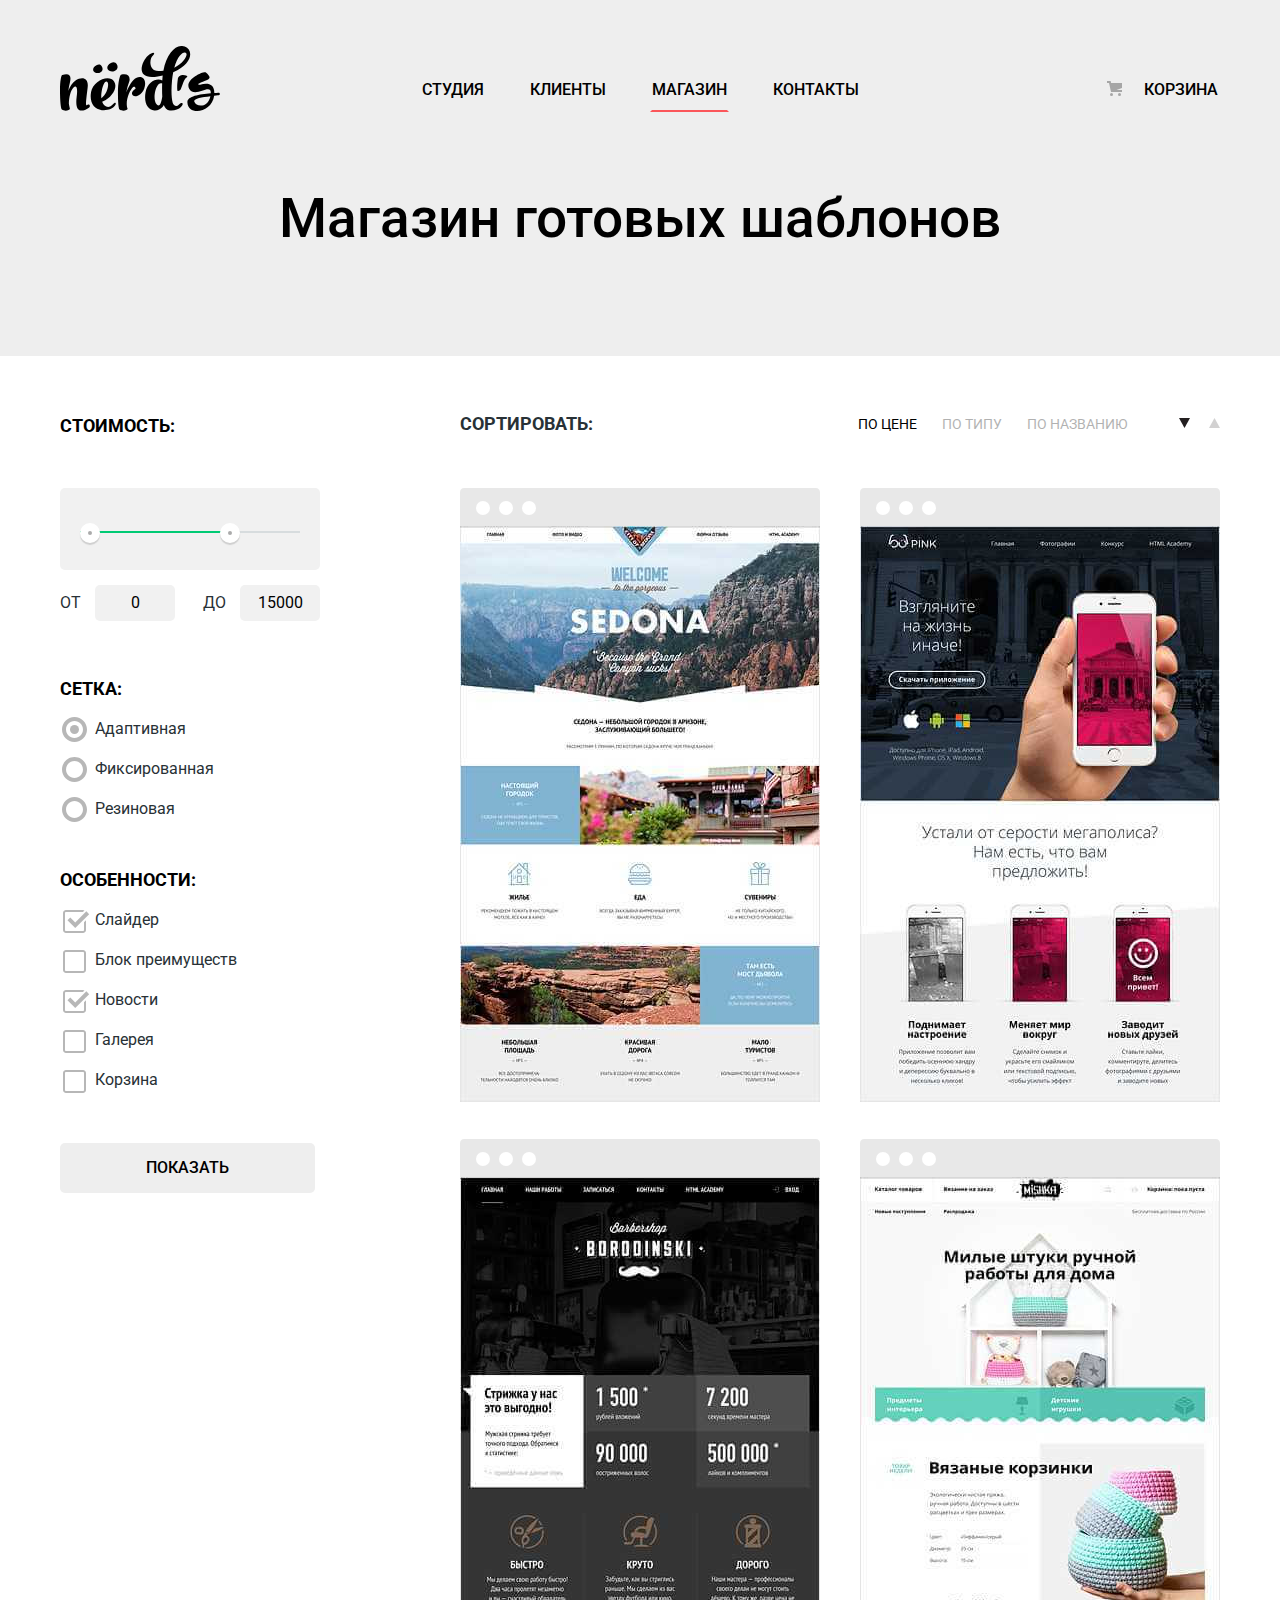
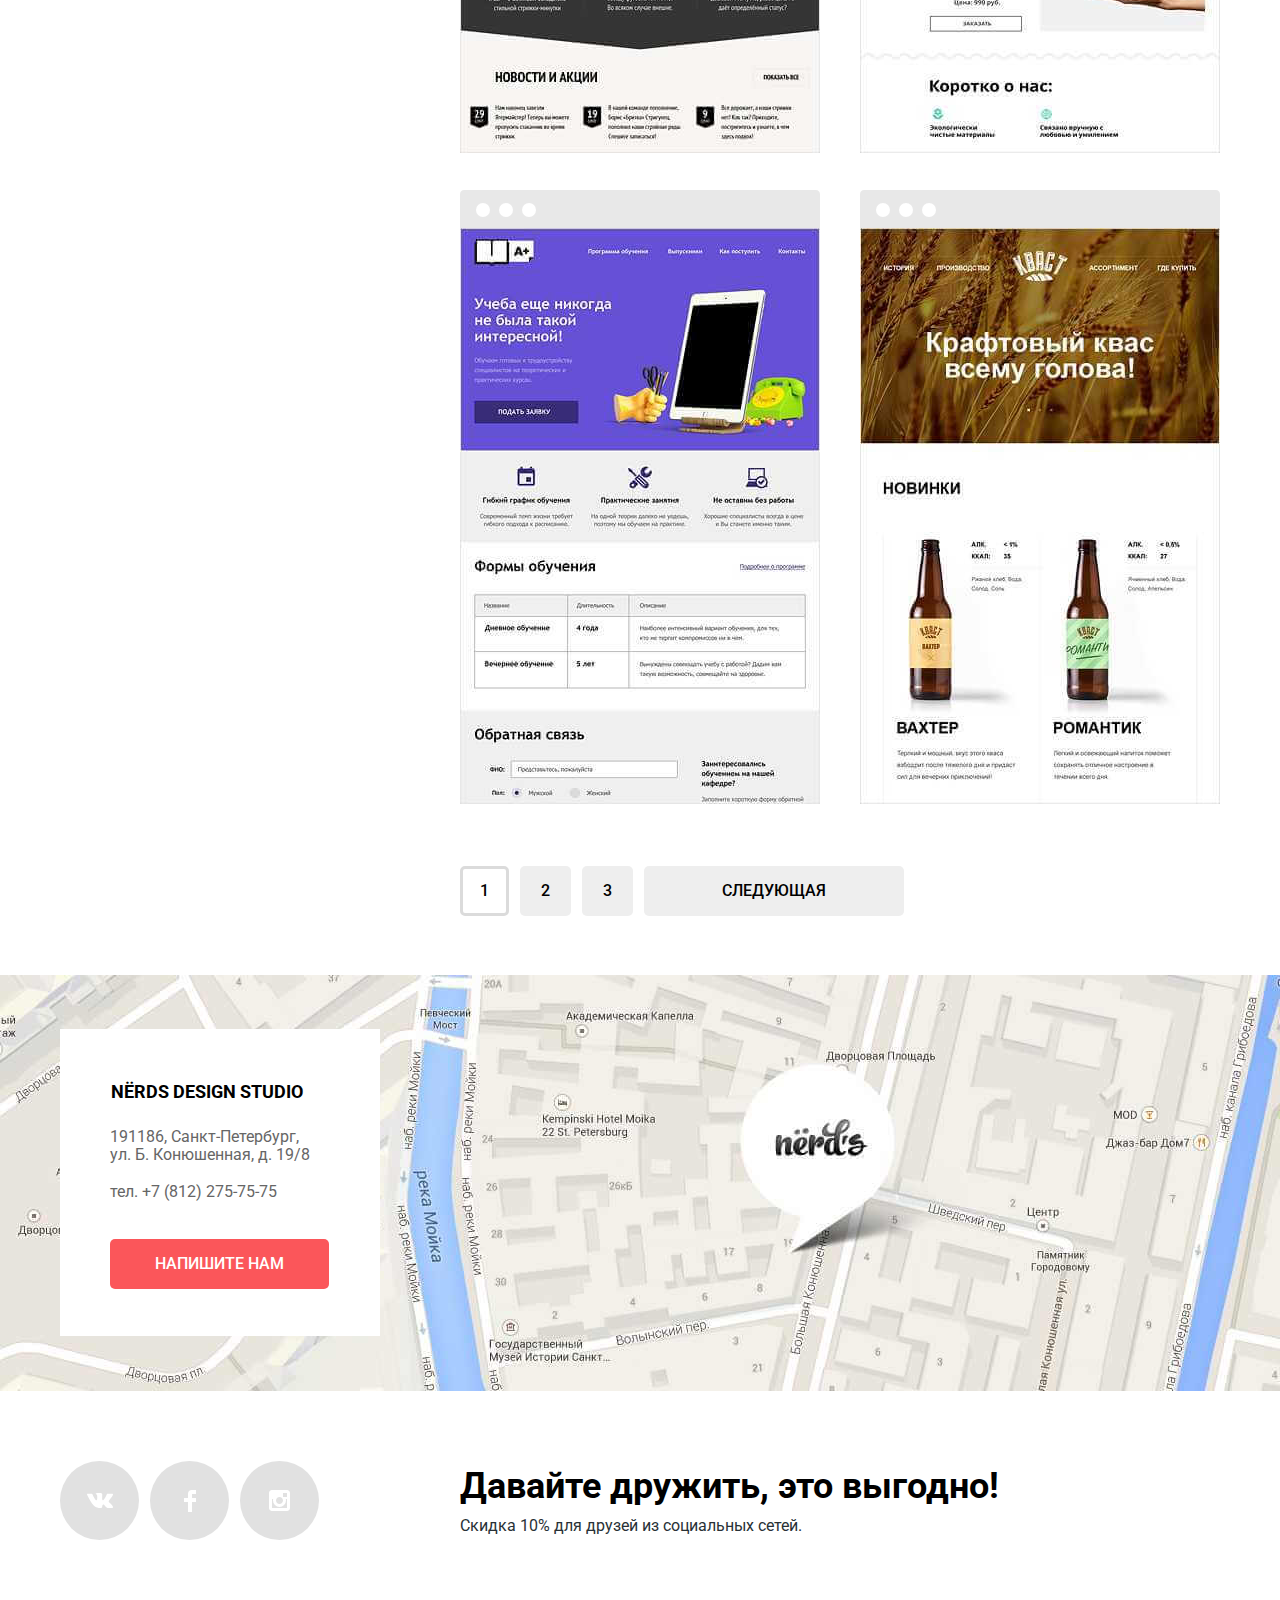
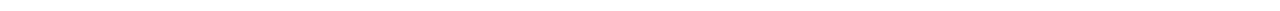
==== commit 1a23dd6e: "-" ====
--- a/catalog.html
+++ b/catalog.html
@@ -3,6 +3,7 @@
 <head>
   <meta charset="UTF-8">
   <title>Дизайн-студия NERD'S</title>
+  <meta name="format-detection" content="telephone=no">
   <link href="https://fonts.googleapis.com/css?family=Roboto:400,500,700&amp;subset=cyrillic" rel="stylesheet">
   <link href="css/normalize.css" rel="stylesheet">
   <link href="css/style-min.css" rel="stylesheet">
@@ -198,7 +199,7 @@
         <h3>NЁRDS DESIGN STUDIO</h3>
         <p>191186, Санкт-Петербург, ул. Б. Конюшенная, д. 19/8</p>
         <p>тел. +7 (812) 275-75-75</p>
-        <a class="button map-btn" href="#">Напишите нам</a>
+        <a class="button map-btn" href="writeus.html">Напишите нам</a>
       </div>
     </div>
   </section>
--- a/css/style-min.css
+++ b/css/style-min.css
@@ -11,7 +11,7 @@
 .main-header-logo:focus,.main-header-logo:active{opacity:.3}
 .main-nav-menu a:hover{color:rgb(251,86,90)}
 .main-nav-menu a:focus,.main-nav-menu a:active{color:rgba(0,0,0,.3)}
-.main-header{background-color:#eee;margin-bottom:81px}
+.main-header{min-width:1160px;background-color:#eee;margin-bottom:80px}
 .main-header .wrapper{width:1160px;margin:0 auto}
 .main-nav{display:-webkit-box;display:-ms-flexbox;display:flex;-webkit-box-align:center;-ms-flex-align:center;align-items:center;padding-top:46px}
 .main-header-logo{margin-right:200px}
@@ -35,7 +35,7 @@
 .header-info-btn:hover{background-color:#e74246}
 .header-info-btn:focus,.header-info-btn:active{opacity:.3;-webkit-box-shadow:inset 0 3px 0 rgba(0,1,1,.1);box-shadow:inset 0 3px 0 rgba(0,1,1,.1);background-color:#d7373b}
 .slider-info p{max-width:420px;margin:0;padding:0;padding-bottom:40px}
-.services .wrapper{width:1160px;margin:0 auto;display:-webkit-box;display:-ms-flexbox;display:flex;padding-bottom:80px}
+.services .wrapper{width:1160px;margin:0 auto;display:-webkit-box;display:-ms-flexbox;display:flex;padding-bottom:83px}
 .services-item{margin-right:100px}
 .services-item img{min-width:300px}
 .services-item h3{margin:0;padding:0;padding-top:20px;padding-bottom:15px;font-size:24px;font-weight:700;line-height:30px;text-transform:uppercase}
@@ -49,10 +49,10 @@
 a.yellow{background-color:#efc84a}
 a.yellow:hover{background-color:#eab534}
 a .yellow:focus{-webkit-box-shadow:inset 0 3px 0 rgba(0,1,1,.1);box-shadow:inset 0 3px 0 rgba(0,1,1,.1);background-color:#e5a722}
-.description .wrapper{width:1160px;margin-bottom:72px;padding-bottom:49px;margin:0 auto;display:-webkit-box;display:-ms-flexbox;display:flex;-webkit-box-pack:justify;-ms-flex-pack:justify;justify-content:space-between;border:2px solid #f1f1f1;border-left:transparent;border-right:transparent}
+.description .wrapper{width:1160px;margin-bottom:72px;padding-bottom:54px;margin:0 auto;display:-webkit-box;display:-ms-flexbox;display:flex;-webkit-box-pack:justify;-ms-flex-pack:justify;justify-content:space-between;border:2px solid #f1f1f1;border-left:transparent;border-right:transparent}
 .description-block-left{width:680px;padding-top:74px}
 .description-block-left b{display:block;font-size:45px;font-weight:500;line-height:45px;margin-bottom:33px}
-.description-block-left p{margin:0;padding:0;margin-bottom:39px}
+.description-block-left p{margin:0;padding:0;margin-bottom:41px}
 .description-block-left strong{display:block;padding-bottom:25px;text-transform:uppercase}
 .description-block-left li{position:relative;padding-left:37px;margin-bottom:23px}
 .description-block-left li:first-child::before{content:"";position:absolute;top:10px;left:0;width:25px;height:25px;border:2px solid transparent;border-top-color:#fb565a}
@@ -77,14 +77,14 @@
 .links-list img{opacity:.2;display:block}
 .links-list img:hover{opacity:1}
 .links-list img:active{opacity:.1}
-.map{background-image:url("../img/map-group.jpg");background-repeat:no-repeat;background-position:center;padding-top:59px;padding-bottom:59px}
+.map{background-image:url("../img/map-group.jpg");background-repeat:no-repeat;background-position:center;padding-top:58px;padding-bottom:58px}
 .map .wrapper{width:1160px;margin:0 auto;border-top:1px solid transparent;border-bottom:1px solid transparent}
 .map-contacts{width:320px;padding-left:50px;background-color:#fff;padding-top:47px}
 .map-contacts h3{margin:0;padding:0;margin-bottom:20px;font-size:18px;font-weight:700;line-height:30px;color:#000;text-align:left;border:1px solid transparent;text-transform:uppercase}
 .map-contacts p{width:210px;color:#666;line-height:18px;margin-bottom:19px}
 .map-btn{margin-top:19px;margin-bottom:47px;padding:16px 45px}
-.main-footer{padding-top:54px}
-.main-footer .wrapper{width:1160px;margin:0 auto;display:-webkit-box;display:-ms-flexbox;display:flex;-webkit-box-pack:start;-ms-flex-pack:start;justify-content:flex-start}
+.main-footer{padding-top:57px}
+.main-footer .wrapper{width:1160px;margin:0 auto;padding-bottom:57px;display:-webkit-box;display:-ms-flexbox;display:flex;-webkit-box-pack:start;-ms-flex-pack:start;justify-content:flex-start}
 .footer-social{display:-webkit-box;display:-ms-flexbox;display:flex;margin:0;padding:0;margin-right:140px;width:260px;-webkit-box-pack:justify;-ms-flex-pack:justify;justify-content:space-between;padding-top:9px}
 .footer-social a{position:relative;display:block;width:80px}
 .vk-icon::before{content:"";position:absolute;width:79px;height:79px;border-radius:50%;background-image:url("../img/vk-icon.svg");background-repeat:no-repeat;background-position:center;background-color:#e1e1e1}
@@ -97,7 +97,7 @@
 .catalog-page .main-header{margin-bottom:58px}
 .main-header h1{margin:0;padding:0;font-size:55px;font-weight:500;line-height:55px;color:#000;text-align:center;padding-top:73px;padding-bottom:110px}
 .catalog-page .main-header{margin-bottom:55px}
-.main-catalog .wrapper{width:1160px;margin:0 auto;display:-webkit-box;display:-ms-flexbox;display:flex;-webkit-box-pack:justify;-ms-flex-pack:justify;justify-content:space-between;margin-bottom:52px}
+.main-catalog .wrapper{width:1160px;margin:0 auto;display:-webkit-box;display:-ms-flexbox;display:flex;-webkit-box-pack:justify;-ms-flex-pack:justify;justify-content:space-between;margin-bottom:54px}
 .filters{width:260px}
 .filter fieldset{margin:0;padding:0;border:none;margin-bottom:53px}
 .filter .grid-group{margin-bottom:2px}
